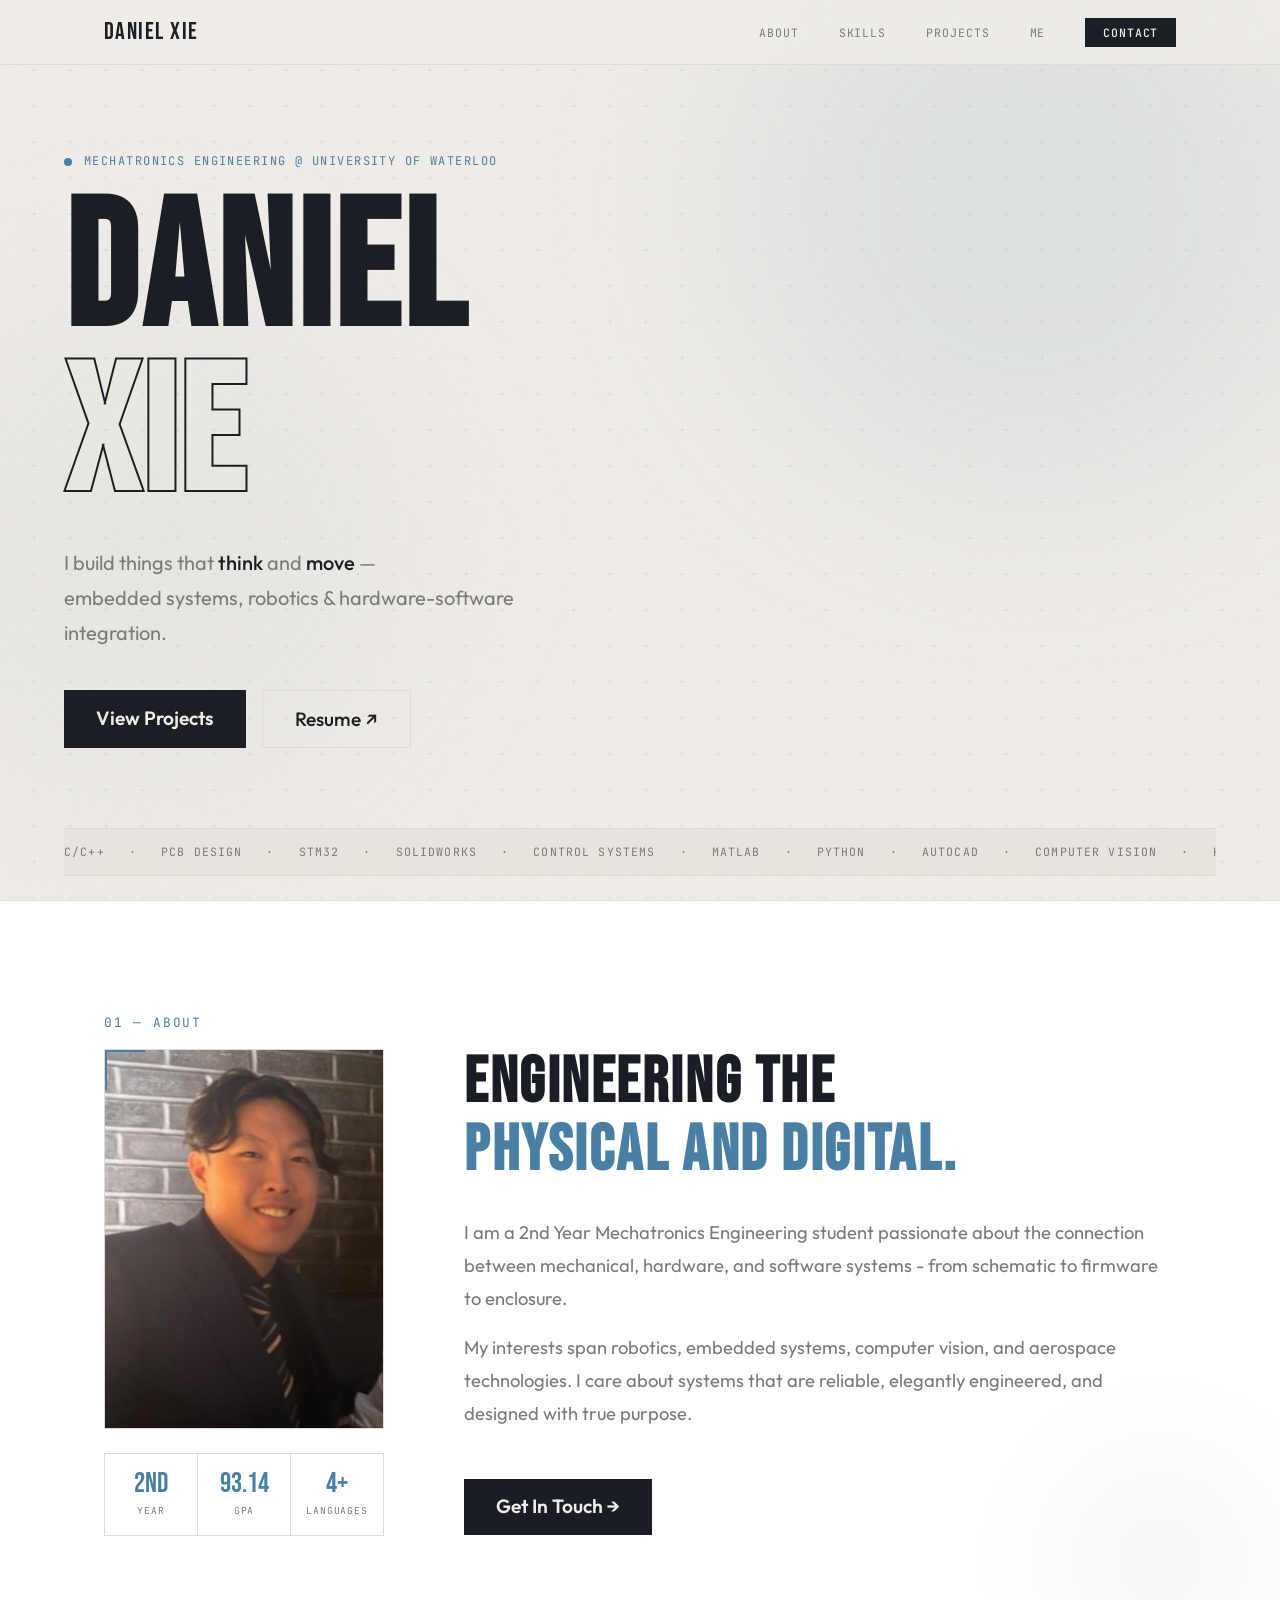
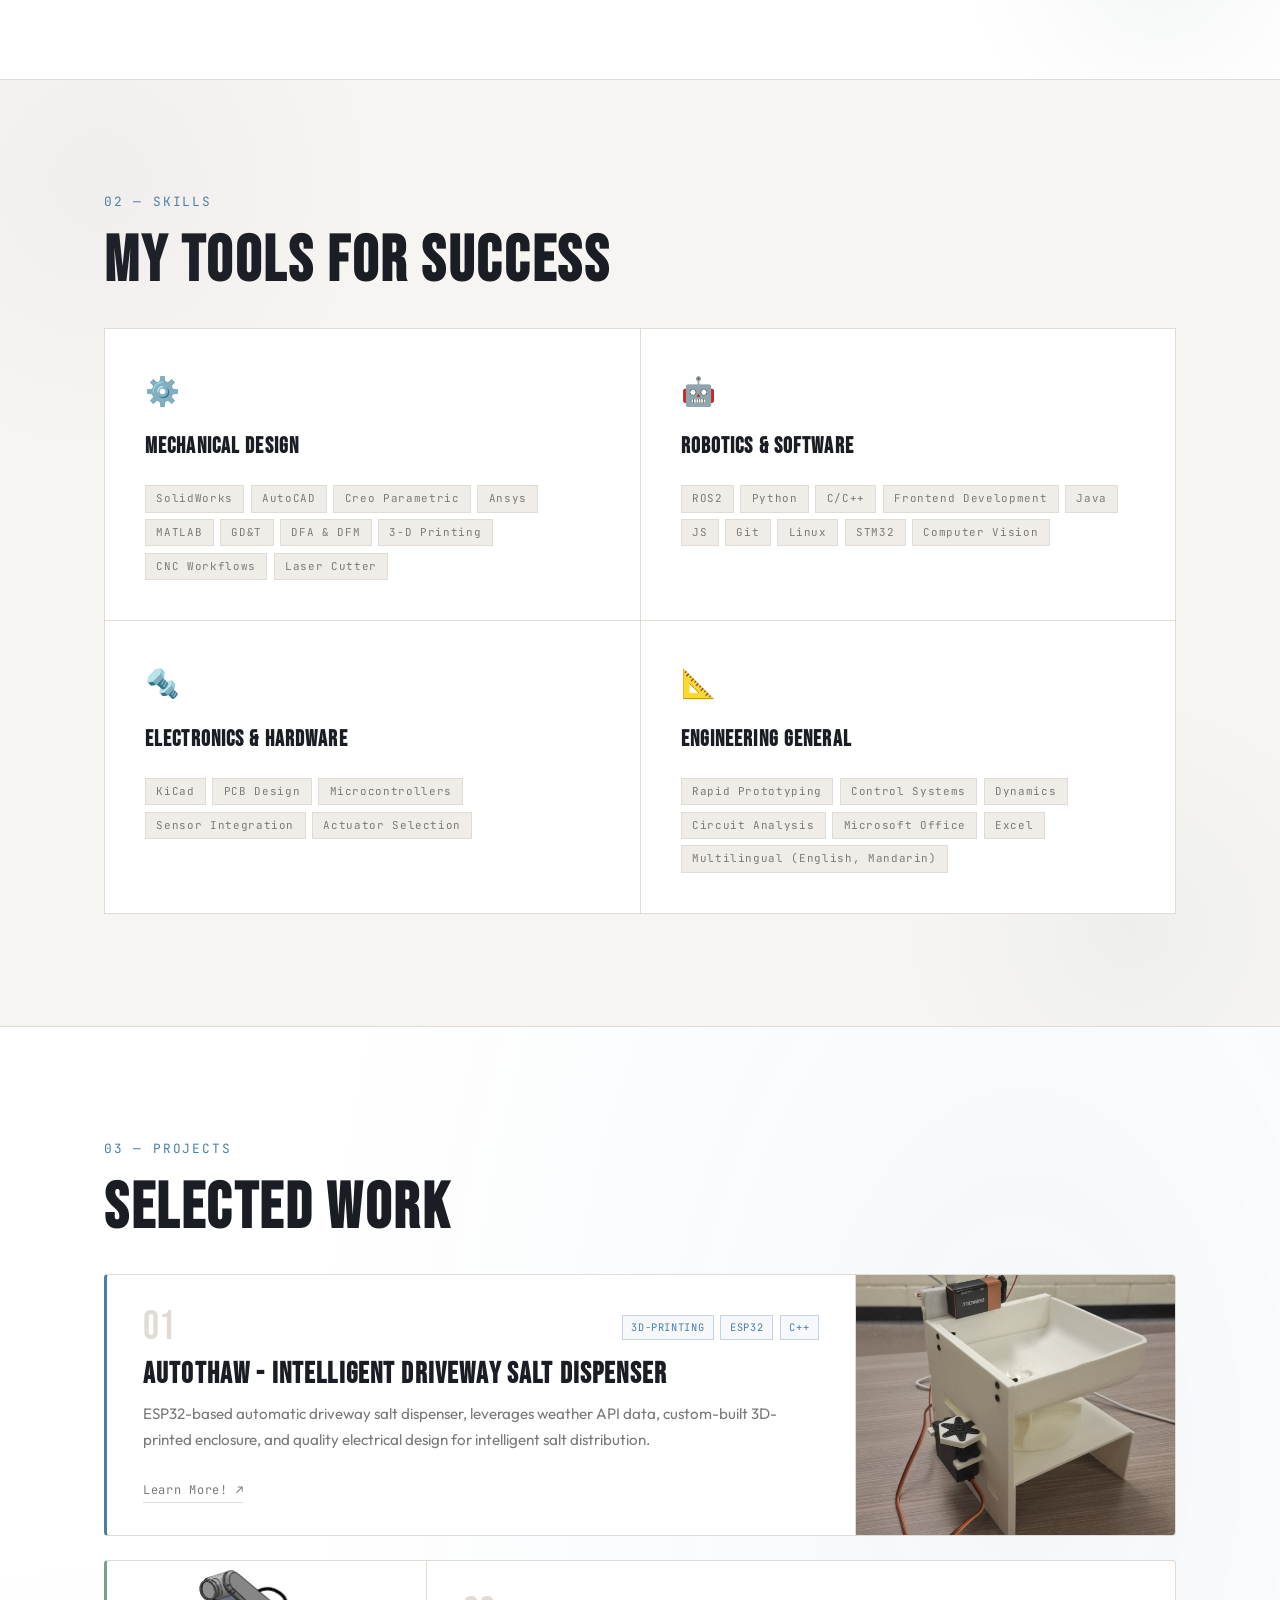
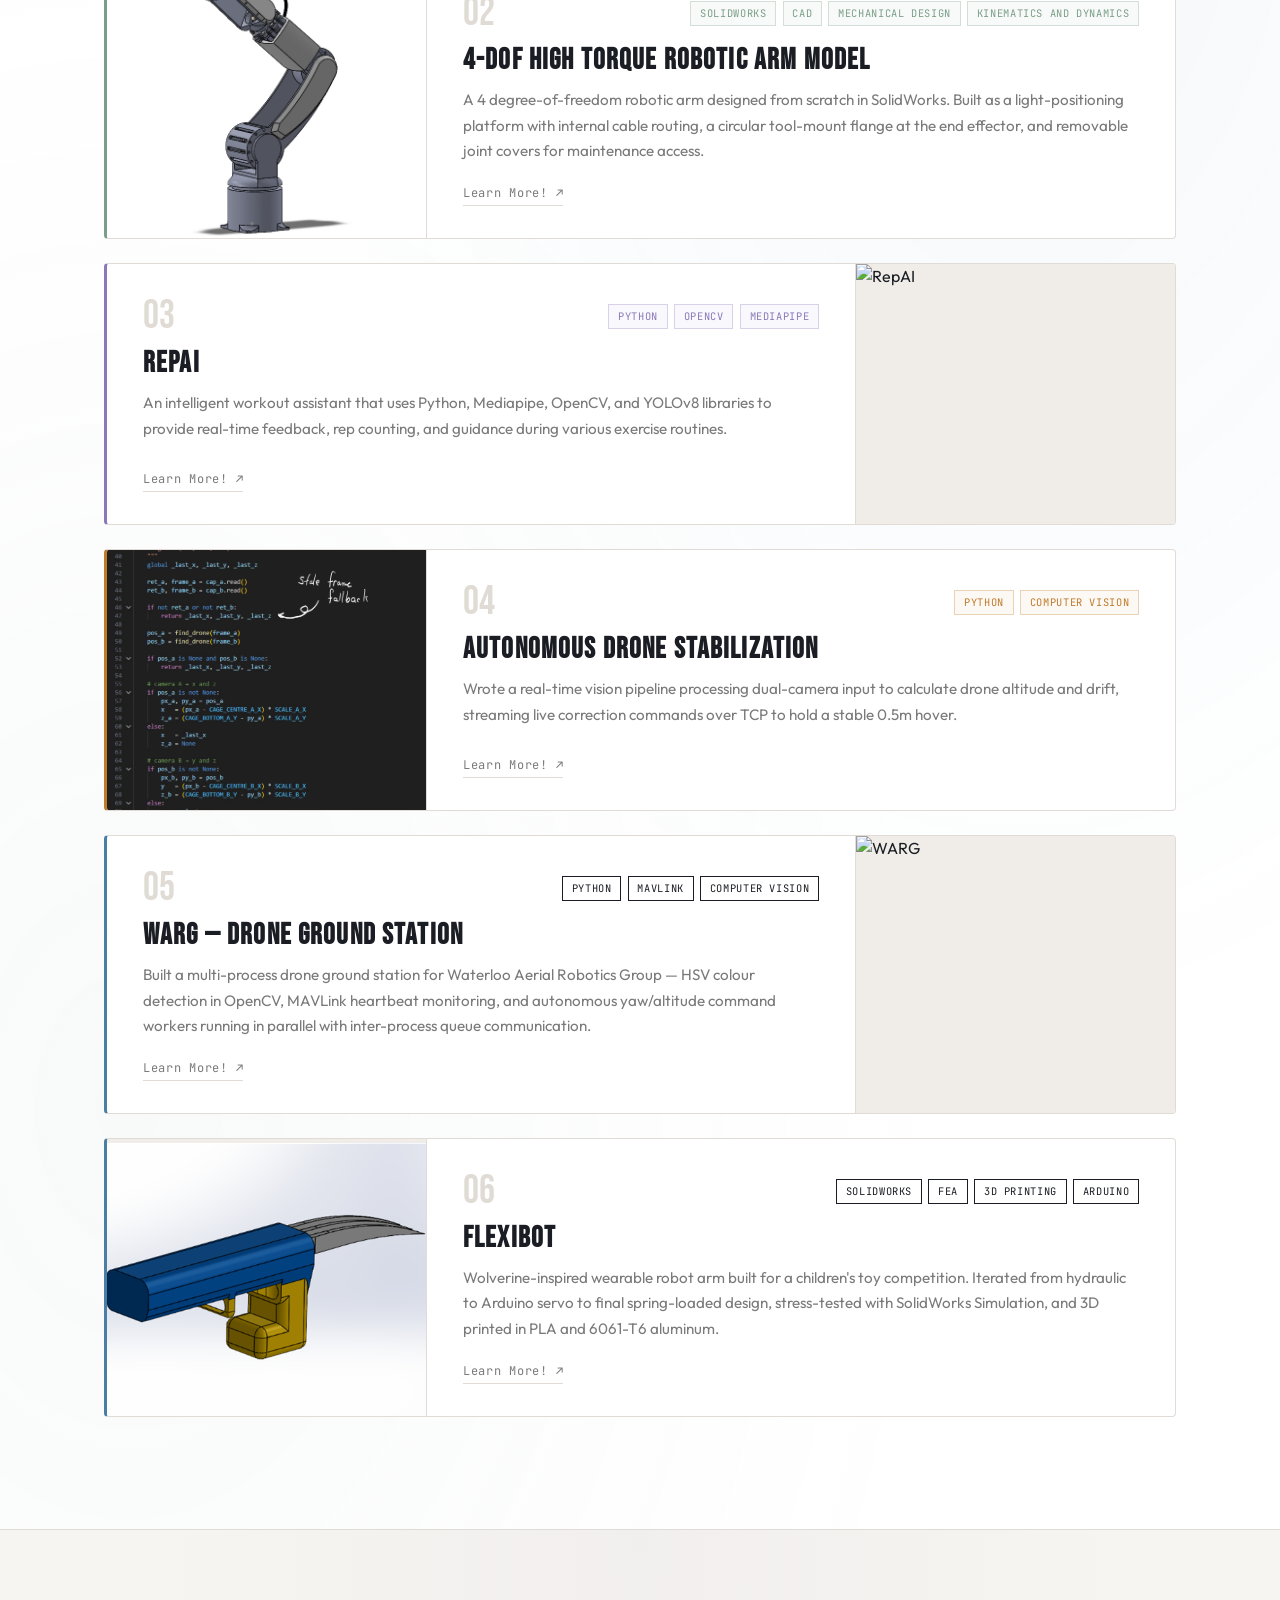
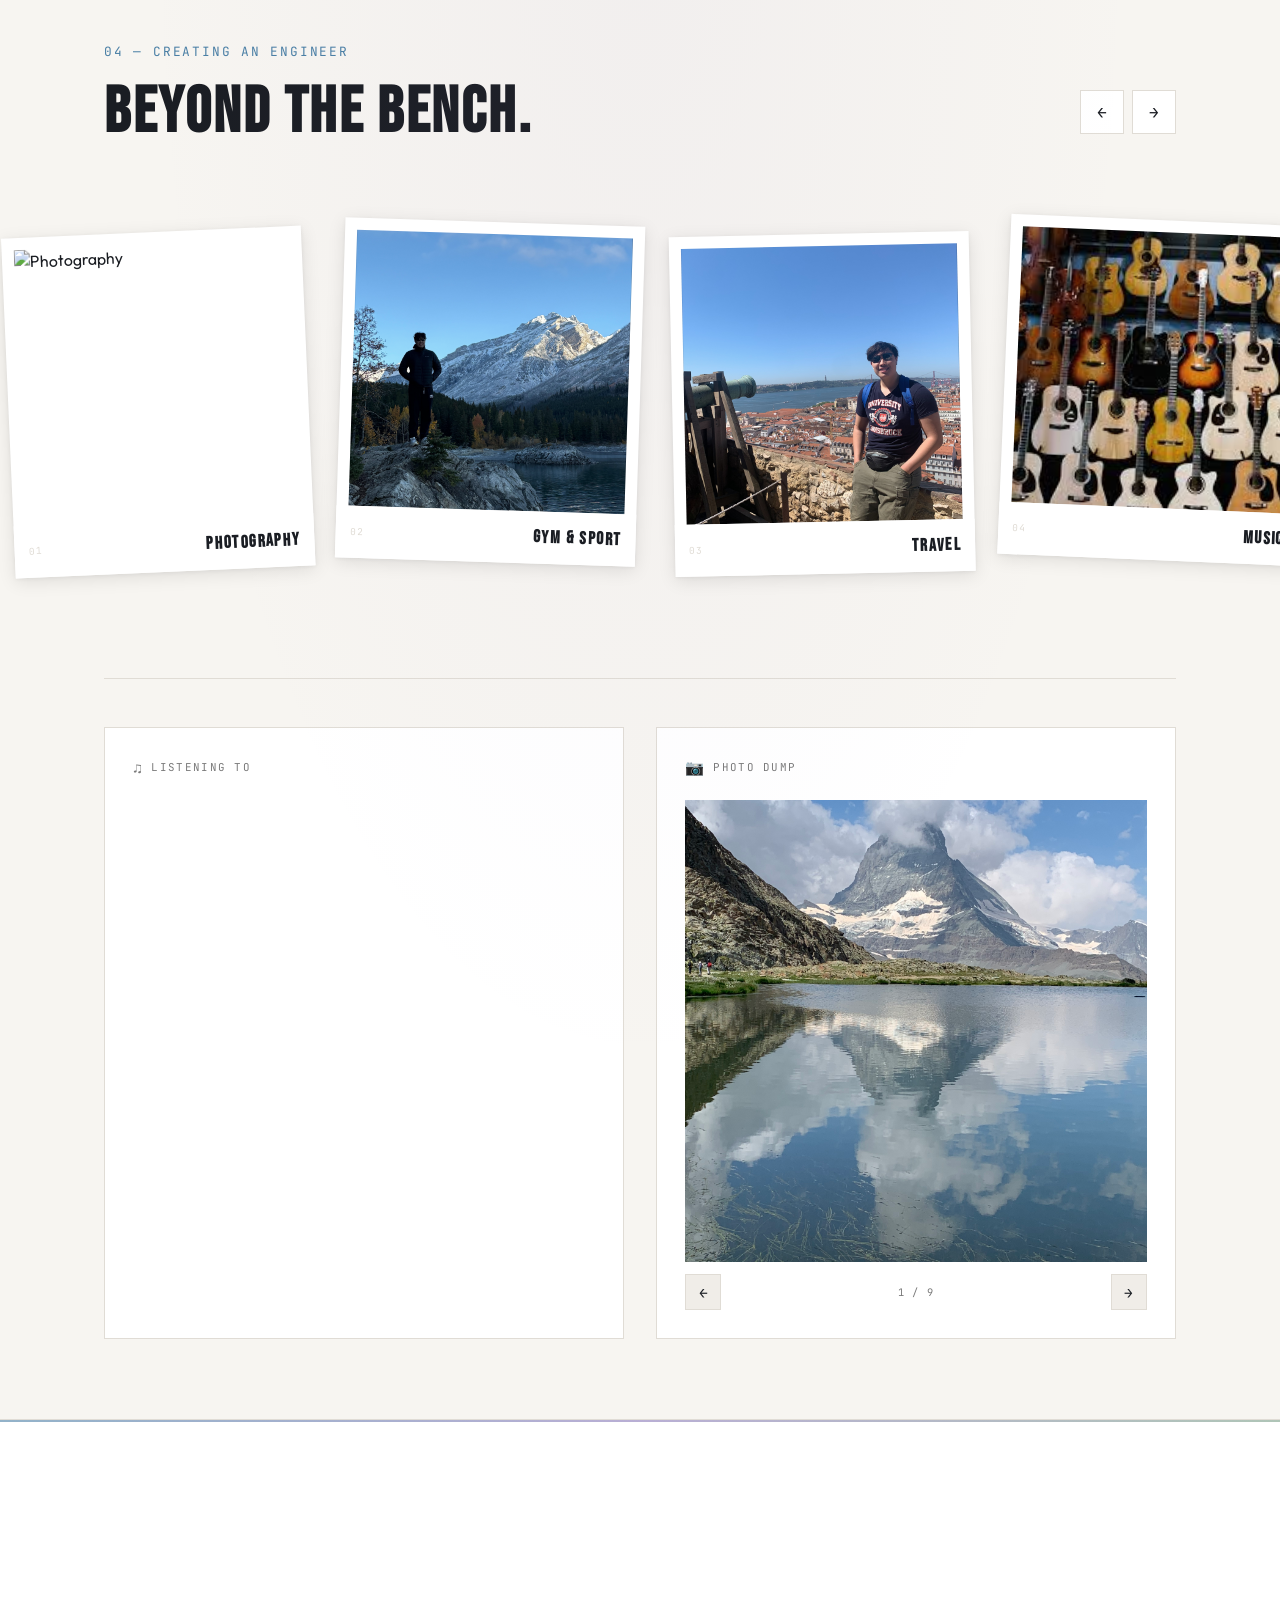
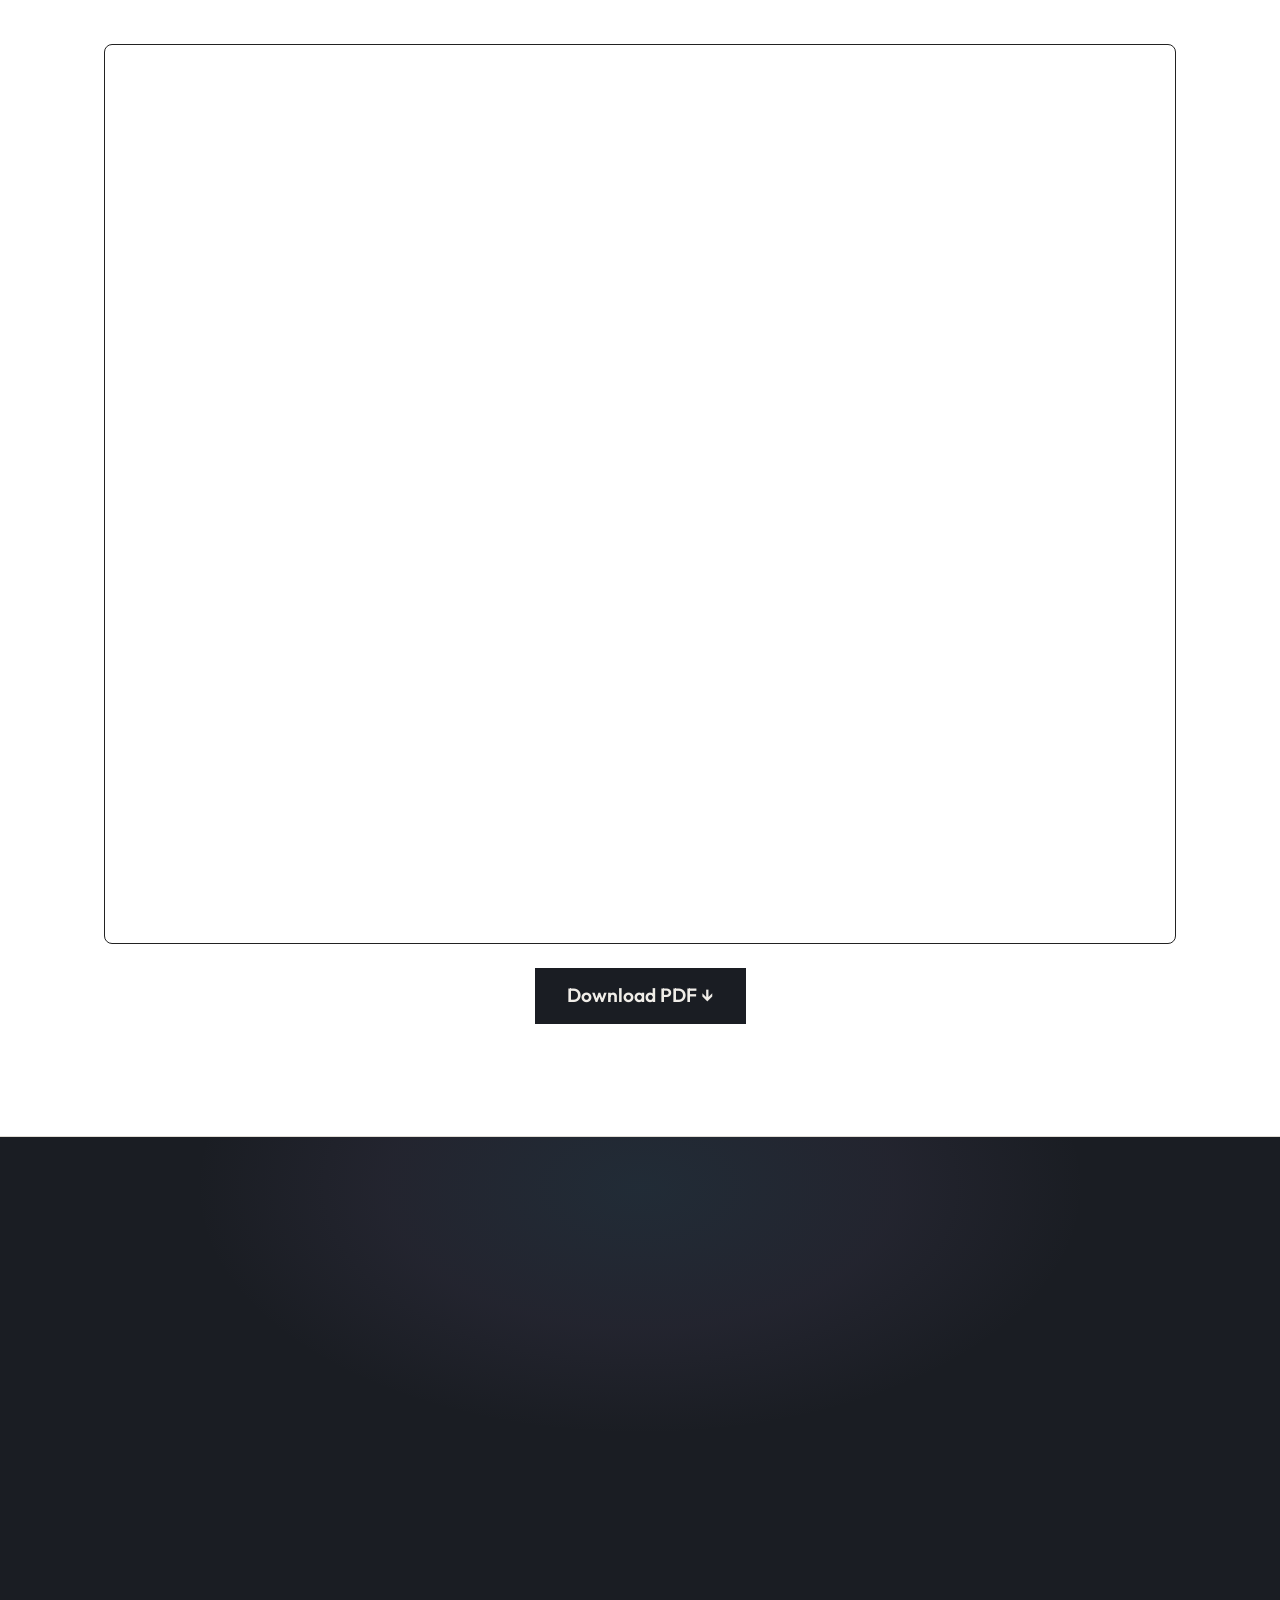
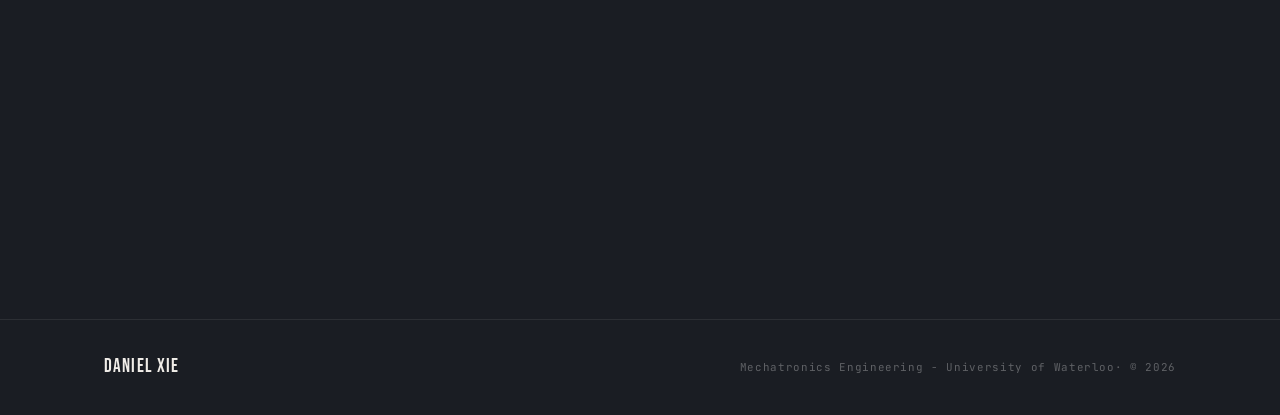
==== index.html @ 47c67ee7 "Added robotarm" ====
<!DOCTYPE html>
<html lang="en">
<head>
  <meta charset="UTF-8"/>
  <meta name="viewport" content="width=device-width, initial-scale=1.0"/>
  <title>Daniel Xie — Mechatronics Engineer</title>
  <link rel="preconnect" href="https://fonts.googleapis.com"/>
  <link href="https://fonts.googleapis.com/css2?family=Bebas+Neue&family=Outfit:wght@300;400;500;600&family=JetBrains+Mono:wght@400;500&display=swap" rel="stylesheet"/>
  <link rel="stylesheet" href="style.css"/>
</head>
<body>

  <div class="noise"></div>

  <nav id="nav">
    <div class="nav-inner">
      <a href="#hero" class="nav-name">Daniel Xie</a>
      <ul class="nav-links">
        <li><a href="#about">About</a></li>
        <li><a href="#skills">Skills</a></li>
        <li><a href="#projects">Projects</a></li>
        <li><a href="#engineer">Me</a></li>
        <li><a href="#contact" class="nav-hire">Contact</a></li>
      </ul>
      <button class="burger" id="burger"><span></span><span></span></button>
    </div>
  </nav>

  <div class="mobile-menu" id="mobile-menu">
    <a href="#about">About</a>
    <a href="#skills">Skills</a>
    <a href="#projects">Projects</a>
    <a href="#engineer">Me</a>
    <a href="#contact">Contact</a>
  </div>

  <section id="hero">
    <div class="hero-glow g1"></div>
    <div class="hero-glow g2"></div>
    <div class="hero-content">
      <div class="hero-eyebrow"><span class="pulse-dot"></span>Mechatronics Engineering @ University of Waterloo</div>
      <h1 class="hero-name">
        <span>Daniel</span>
        <span class="name-outline">Xie</span>
      </h1>
      <p class="hero-desc">I build things that <em>think</em> and <em>move</em> —<br/>embedded systems, robotics & hardware-software integration.</p>
      <div class="hero-ctas">
        <a href="#projects" class="btn-main">View Projects</a>
        <a href="resume.pdf" class="btn-outline" target="_blank">Resume ↗</a>
      </div>
    </div>
    <div class="ticker-wrap">
      <div class="ticker-track">
        <span>C/C++</span><span class="sep">·</span>
        <span>PCB Design</span><span class="sep">·</span>
        <span>STM32</span><span class="sep">·</span>
        <span>SolidWorks</span><span class="sep">·</span>
        <span>Control Systems</span><span class="sep">·</span>
        <span>MATLAB</span><span class="sep">·</span>
        <span>Python</span><span class="sep">·</span>
        <span>AutoCAD</span><span class="sep">·</span>
        <span>Computer Vision</span><span class="sep">·</span>
        <span>KiCad</span><span class="sep">·</span>
        <span>C/C++</span><span class="sep">·</span>
        <span>PCB Design</span><span class="sep">·</span>
        <span>STM32</span><span class="sep">·</span>
        <span>SolidWorks</span><span class="sep">·</span>
        <span>Control Systems</span><span class="sep">·</span>
        <span>MATLAB</span><span class="sep">·</span>
        <span>Python</span><span class="sep">·</span>
        <span>AutoCAD</span><span class="sep">·</span>
        <span>Computer Vision</span><span class="sep">·</span>
        <span>KiCad</span>
      </div>
    </div>
  </section>

  <section id="about">
    <div class="container">
      <div class="stag">01 — About</div>
      <div class="about-grid">
        <div class="about-left">
          <div class="photo-frame">
            <img src="DX.jfif" alt="Daniel Xie" style="width:100%; height:100%; object-fit:cover;">
          </div>
          <div class="about-stats">
            <div class="ast"><span class="astn">2nd</span><span class="astl">Year</span></div>
            <div class="ast"><span class="astn">93.14</span><span class="astl">GPA</span></div>
            <div class="ast"><span class="astn">4+</span><span class="astl">Languages</span></div>
          </div>
        </div>
        <div class="about-right">
          <h2 class="sh">Engineering the<br/><span class="hl">physical and digital.</span></h2>
          <p>I am a 2nd Year Mechatronics Engineering student passionate about the connection between mechanical, hardware, and software systems - from schematic to firmware to enclosure.</p>
          <p>My interests span robotics, embedded systems, computer vision, and aerospace technologies. I care about systems that are reliable, elegantly engineered, and designed with true purpose.</p>
          <a href="#contact" class="btn-main" style="margin: 2rem 0;display:inline-block;">Get In Touch →</a>
        </div>
      </div>
    </div>
  </section>

  <section id="skills">
    <div class="container">
      <div class="stag">02 — Skills</div>
      <h2 class="sh">My Tools For Success</h2>
      <div class="skills-grid">
        <div class="sk-card">
          <div class="sk-ico">⚙️</div>
          <h3>Mechanical Design</h3>
          <div class="sk-pills">
            <span>SolidWorks</span><span>AutoCAD</span><span>Creo Parametric</span><span>Ansys</span><span>MATLAB</span><span>GD&T</span><span>DFA & DFM</span><span>3-D Printing</span><span>CNC Workflows</span><span>Laser Cutter</span>
          </div>
        </div>
        <div class="sk-card">
          <div class="sk-ico">🤖</div>
          <h3>Robotics & Software</h3>
          <div class="sk-pills">
            <span>ROS2</span><span>Python</span><span>C/C++</span><span>Frontend Development</span><span>Java</span><span>JS</span><span>Git</span><span>Linux</span><span>STM32</span><span>Computer Vision</span>
          </div>
        </div>
        <div class="sk-card">
          <div class="sk-ico">🔩</div>
          <h3>Electronics & Hardware</h3>
          <div class="sk-pills">
            <span>KiCad</span><span>PCB Design</span><span>Microcontrollers</span><span>Sensor Integration</span><span>Actuator Selection</span>
          </div>
        </div>
        <div class="sk-card">
          <div class="sk-ico">📐</div>
          <h3>Engineering General</h3>
          <div class="sk-pills">
            <span>Rapid Prototyping</span><span>Control Systems</span><span>Dynamics</span><span>Circuit Analysis</span><span>Microsoft Office</span><span>Excel</span><span>Multilingual (English, Mandarin)</span>
          </div>
        </div>
      </div>
    </div>
  </section>

  <section id="projects">
    <div class="container">
      <div class="stag">03 — Projects</div>
      <h2 class="sh">Selected Work</h2>
      <div class="proj-list">
      <div class="proj-item" onclick="location.href='Projects/autothaw.html'" style="cursor:pointer;">
        <div class="proj-body">
          <div class="proj-top">
            <span class="proj-num">01</span>
            <div class="proj-pills"><span>3D-Printing</span><span>ESP32</span><span>C++</span></div>
          </div>
          <h3>AutoThaw - Intelligent Driveway Salt Dispenser</h3>
          <p>ESP32-based automatic driveway salt dispenser, leverages weather API data, custom-built 3D-printed enclosure, and quality electrical design for intelligent salt distribution.</p>
          <div class="proj-links"><a href="Projects/autothaw.html">Learn More! ↗</a></div>
        </div>
        <div class="proj-img">
          <img src="autothaw.png" alt="AutoThaw"/>
        </div>
      </div>

      <div class="proj-item" onclick="location.href='Projects/robotarm.html'" style="cursor:pointer;">
        <div class="proj-img">
          <img src="robotarm-hero.png" alt="4-DOF Robotic Arm"/>
        </div>
        <div class="proj-body">
          <div class="proj-top">
            <span class="proj-num">02</span>
            <div class="proj-pills"><span>SolidWorks</span><span>CAD</span><span>Mechanical Design</span><span>Kinematics and Dynamics</span></div>
          </div>
          <h3>4-DOF High Torque Robotic Arm Model</h3>
          <p>A 4 degree-of-freedom robotic arm designed from scratch in SolidWorks. Built as a light-positioning platform with internal cable routing, a circular tool-mount flange at the end effector, and removable joint covers for maintenance access.</p>
          <div class="proj-links"><a href="Projects/robotarm.html">Learn More! ↗</a></div>
        </div>
      </div>

      <div class="proj-item" onclick="location.href='Projects/repai.html'" style="cursor:pointer;">
        <div class="proj-body">
          <div class="proj-top">
            <span class="proj-num">03</span>
            <div class="proj-pills"><span>Python</span><span>OpenCV</span><span>MediaPipe</span></div>
          </div>
          <h3>RepAI</h3>
          <p>An intelligent workout assistant that uses Python, Mediapipe, OpenCV, and YOLOv8 libraries to provide real-time feedback, rep counting, and guidance during various exercise routines.</p>
          <div class="proj-links"><a href="Projects/repai.html">Learn More! ↗</a></div>
        </div>
        <div class="proj-img">
          <img src="repai-hero.jpg" alt="RepAI"/>
        </div>
      </div>

      <div class="proj-item" onclick="location.href='Projects/aerohacks.html'" style="cursor:pointer;">
        <div class="proj-img">
          <img src="aerohacks.jpg" alt="Autonomous Drone Stabilization"/>
        </div>
        <div class="proj-body">
          <div class="proj-top">
            <span class="proj-num">04</span>
            <div class="proj-pills"><span>Python</span><span>Computer Vision</span></div>
          </div>
          <h3>Autonomous Drone Stabilization</h3>
          <p>Wrote a real-time vision pipeline processing dual-camera input to calculate drone altitude and drift, streaming live correction commands over TCP to hold a stable 0.5m hover.</p>
          <div class="proj-links"><a href="Projects/aerohacks.html">Learn More! ↗</a></div>
        </div>
      </div>

      <div class="proj-item" onclick="location.href='Projects/warg.html'" style="cursor:pointer;">
        <div class="proj-body">
          <div class="proj-top">
            <span class="proj-num">05</span>
            <div class="proj-pills"><span>Python</span><span>MAVLink</span><span>Computer Vision</span></div>
          </div>
          <h3>WARG — Drone Ground Station</h3>
          <p>Built a multi-process drone ground station for Waterloo Aerial Robotics Group — HSV colour detection in OpenCV, MAVLink heartbeat monitoring, and autonomous yaw/altitude command workers running in parallel with inter-process queue communication.</p>
          <div class="proj-links"><a href="Projects/warg.html">Learn More! ↗</a></div>
        </div>
        <div class="proj-img">
          <img src="warg.jpg" alt="WARG"/>
        </div>
      </div>

      <div class="proj-item" onclick="location.href='Projects/flexibot.html'" style="cursor:pointer;">
        <div class="proj-img">
          <img src="flexibot.png" alt="FlexiBot"/>
        </div>
        <div class="proj-body">
          <div class="proj-top">
            <span class="proj-num">06</span>
            <div class="proj-pills"><span>SolidWorks</span><span>FEA</span><span>3D Printing</span><span>Arduino</span></div>
          </div>
          <h3>FlexiBot</h3>
          <p>Wolverine-inspired wearable robot arm built for a children's toy competition. Iterated from hydraulic to Arduino servo to final spring-loaded design, stress-tested with SolidWorks Simulation, and 3D printed in PLA and 6061-T6 aluminum.</p>
          <div class="proj-links"><a href="Projects/flexibot.html">Learn More! ↗</a></div>
        </div>
      </div>
    </div>
  </section>

  <section id="engineer">
  <div class="container">
    <div class="stag">04 — Creating an Engineer</div>
    <div class="engineer-header">
      <h2 class="sh">Beyond the bench.</h2>
      <div class="hobby-arrows">
        <button class="hobby-prev" aria-label="Previous">←</button>
        <button class="hobby-next" aria-label="Next">→</button>
      </div>
    </div>
  </div>
  <div class="hobby-track">
    <div class="hobby-card">
      <img src="photography.jpeg" alt="Photography"/>
      <div class="hobby-card-overlay">
        <span class="hobby-card-num">01</span>
        <h3 class="hobby-card-title">Photography</h3>
      </div>
    </div>
    <div class="hobby-card">
      <img src="gym.jpeg" alt="Sports"/>
      <div class="hobby-card-overlay">
        <span class="hobby-card-num">02</span>
        <h3 class="hobby-card-title">Gym & Sport</h3>
      </div>
    </div>
    <div class="hobby-card">
      <img src="travel.jpeg" alt="Travel"/>
      <div class="hobby-card-overlay">
        <span class="hobby-card-num">03</span>
        <h3 class="hobby-card-title">Travel</h3>
      </div>
    </div>
    <div class="hobby-card">
      <img src="music.jfif" alt="Music"/>
      <div class="hobby-card-overlay">
        <span class="hobby-card-num">04</span>
        <h3 class="hobby-card-title">Music</h3>
      </div>
    </div>
        <div class="hobby-card">
      <img src="aviation.jpeg" alt="Aviation"/>
      <div class="hobby-card-overlay">
        <span class="hobby-card-num">05</span>
        <h3 class="hobby-card-title">Aviation</h3>
      </div>
    </div>
        <div class="hobby-card">
      <img src="food.jpeg" alt="Food"/>
      <div class="hobby-card-overlay">
        <span class="hobby-card-num">06</span>
        <h3 class="hobby-card-title">Food</h3>
      </div>
    </div>
        <div class="hobby-card">
      <img src="poker.jpg" alt="Poker"/>
      <div class="hobby-card-overlay">
        <span class="hobby-card-num">07</span>
        <h3 class="hobby-card-title">Poker</h3>
      </div>
    </div>
  </div>
  <div class="container">
    <div class="currently-row">

      <div class="curr-card">
        <div class="curr-card-label"><span class="curr-icon">♫</span> listening to</div>
        <div class="spotify-wrap">
          <iframe 
            data-testid="embed-iframe" 
            style="border-radius:12px" 
            src="https://open.spotify.com/embed/playlist/7gS5UEPK64mjsTxg5wCZPS?utm_source=generator" 
            width="100%" 
            height="460" 
            frameBorder="0" 
            allowfullscreen="" 
            allow="autoplay; clipboard-write; encrypted-media; fullscreen; picture-in-picture" 
            loading="lazy">
          </iframe>
        </div>
      </div>

      <div class="curr-card">
        <div class="curr-card-label"><span class="curr-icon">📷</span> photo dump</div>
        <div class="dump-slideshow">
          <div class="dump-slides">
            <img src="dump1.jpeg" alt=""/>
            <img src="dump2.jpeg" alt=""/>
            <img src="dump3.jpeg" alt=""/>
            <img src="dump4.jpeg" alt=""/>
            <img src="dump5.jpeg" alt=""/>
            <img src="dump6.jpeg" alt=""/>
            <img src="dump7.jpeg" alt=""/>
            <img src="dump8.jpeg" alt=""/>
            <img src="dump9.jpeg" alt=""/>
          </div>
          <div class="dump-controls">
            <button class="dump-prev">←</button>
            <span class="dump-counter">1 / 9</span>
            <button class="dump-next">→</button>
          </div>
        </div>
      </div>

    </div>
  </div>
  </section>
  

  <section id="resume">
    <div class="container">
      <div class="stag" style="margin-bottom:.5rem">05 — Resume</div>
      <h2 class="sh" style="margin-bottom:1rem">Want the full picture?</h2>
      <iframe src="resume.pdf" width="100%" height="900px" style="border: 1px solid #222; border-radius: 8px;"></iframe>
      <div style="text-align:center; margin-top: 1rem;">
        <a href="resume.pdf" class="btn-main" target="_blank" download>Download PDF ↓</a>
      </div>
    </div>
  </section>

  <section id="contact">
    <div class="container">
      <div class="stag">06 — Contact</div>
      <div class="contact-grid">
        <div class="contact-links">
          <h2 class="sh">Let's build something together.</h2>
          <a href="mailto:ds3xie@uwaterloo.ca" class="cl">
            <span class="cl-l">Email</span><span class="cl-v">ds3xie@uwaterloo.ca ↗</span>
          </a>
          <a href="https://linkedin.com/in/danielxie0348" class="cl" target="_blank">
            <span class="cl-l">LinkedIn</span><span class="cl-v">linkedin.com/in/danielxie0348 ↗</span>
          </a>
          <a href="https://github.com/DanielXie0348" class="cl" target="_blank">
            <span class="cl-l">GitHub</span><span class="cl-v">github.com/DanielXie0348 ↗</span>
          </a>
        </div>
        <form id="cform" class="cform">
          <div class="form-row">
            <input type="text" placeholder="Your name" name="name" required/>
            <input type="email" placeholder="Your email" name="email" required/>
          </div>
          <textarea placeholder="What's on your mind?" name="message" rows="5" required></textarea>
          <button type="submit" class="btn-main">Send Message</button>
          <p id="fnote" style="color: #00e676; margin-top: 1rem;"></p>
        </form>
      </div>
    </div>
  </section>

  <footer>
    <div class="container footer-row">
      <span class="footer-name">Daniel Xie</span>
      <span class="footer-copy">Mechatronics Engineering - University of Waterloo· © 2026</span>
    </div>
  </footer>

  <script src="script.js"></script>
</body>
</html>
---- style.css ----
*, *::before, *::after { box-sizing: border-box; margin: 0; padding: 0; }

:root {
  --bg:      #f0ede8;
  --bg2:     #e8e4de;
  --cream:   #f7f5f1;
  --white:   #ffffff;
  --surface: #ffffff;
  --border:  #e0dcd5;
  --accent:  #4a7fa5;
  --accent2: #7a9e87;
  --accent3: #8a79b8;
  --text:    #1a1d23;
  --muted:   #7a7a7a;
  --fmono:   'JetBrains Mono', monospace;
  --fd:      'Bebas Neue', sans-serif;
  --fb:      'Outfit', sans-serif;
}

html { scroll-behavior: smooth; }
body { background: var(--bg); color: var(--text); font-family: var(--fb); line-height: 1.6; overflow-x: hidden; }
a { color: inherit; text-decoration: none; }
ul { list-style: none; }

.noise {
  position: fixed; inset: 0; z-index: 999; pointer-events: none; opacity: 0.025;
  background-image: url("data:image/svg+xml,%3Csvg viewBox='0 0 256 256' xmlns='http://www.w3.org/2000/svg'%3E%3Cfilter id='n'%3E%3CfeTurbulence type='fractalNoise' baseFrequency='0.9' numOctaves='4' stitchTiles='stitch'/%3E%3C/filter%3E%3Crect width='100%25' height='100%25' filter='url(%23n)'/%3E%3C/svg%3E");
  background-size: 128px;
}

/* NAV */
#nav {
  position: fixed; top: 0; left: 0; right: 0; z-index: 200;
  background: rgba(240,237,232,0.88); backdrop-filter: blur(20px);
  border-bottom: 1px solid var(--border);
}
.nav-inner { max-width: 1200px; margin: 0 auto; padding: 0 5%; height: 64px; display: flex; align-items: center; justify-content: space-between; }
.nav-name { font-family: var(--fd); font-size: 1.5rem; letter-spacing: 0.06em; color: var(--text); transition: color 0.2s; }
.nav-name:hover { color: var(--accent); }
.nav-links { display: flex; align-items: center; gap: 2.5rem; }
.nav-links a { font-family: var(--fmono); font-size: 0.72rem; letter-spacing: 0.08em; text-transform: uppercase; color: var(--muted); transition: color 0.2s; }
.nav-links a:hover { color: var(--text); }
.nav-hire { background: var(--text) !important; color: var(--bg) !important; padding: 0.45rem 1.1rem !important; font-weight: 500 !important; }
.nav-hire:hover { background: var(--accent) !important; color: #fff !important; }
.burger { display: none; flex-direction: column; gap: 6px; background: none; border: none; cursor: pointer; padding: 4px; }
.burger span { display: block; width: 22px; height: 1.5px; background: var(--text); }

.mobile-menu { display: none; flex-direction: column; position: fixed; top: 64px; left: 0; right: 0; z-index: 199; background: var(--bg); border-bottom: 1px solid var(--border); padding: 1.5rem 5%; gap: 1.25rem; }
.mobile-menu.open { display: flex; }
.mobile-menu a { font-family: var(--fmono); font-size: 0.9rem; color: var(--muted); text-transform: uppercase; letter-spacing: 0.06em; }

/* HERO */
#hero {
  min-height: 100vh; display: flex; flex-direction: column;
  justify-content: center; padding: 8rem 5% 0;
  position: relative; overflow: hidden;
  background: var(--bg);
}
/* animated dot grid */
#hero::before {
  content: '';
  position: absolute; inset: -20px;
  background-image: radial-gradient(circle, rgba(74,127,165,0.15) 1px, transparent 1px);
  background-size: 36px 36px;
  animation: gridDrift 18s ease-in-out infinite alternate;
  pointer-events: none;
}
@keyframes gridDrift {
  0%   { transform: translate(0,0); opacity: 0.4; }
  50%  { transform: translate(8px,12px); opacity: 0.8; }
  100% { transform: translate(-5px,5px); opacity: 0.5; }
}

.hero-glow { position: absolute; border-radius: 50%; pointer-events: none; filter: blur(100px); }
.g1 { width: 600px; height: 600px; top: -100px; right: -50px; background: rgba(74,127,165,0.1); animation: glow1 8s ease-in-out infinite; }
.g2 { width: 500px; height: 500px; bottom: 100px; left: -100px; background: rgba(122,158,135,0.08); animation: glow2 11s ease-in-out infinite; }
@keyframes glow1 { 0%,100% { transform: translate(0,0); opacity:0.7; } 50% { transform: translate(-40px,30px); opacity:1; } }
@keyframes glow2 { 0%,100% { transform: translate(0,0); opacity:0.5; } 50% { transform: translate(30px,-20px); opacity:0.8; } }

.hero-content { position: relative; z-index: 2; max-width: 1200px; margin: 0 auto; width: 100%; }
.hero-eyebrow { display: flex; align-items: center; gap: 0.75rem; font-family: var(--fmono); font-size: 0.75rem; color: var(--accent); letter-spacing: 0.12em; text-transform: uppercase; margin-bottom: 1.25rem; opacity: 0; animation: up 0.7s 0.1s ease forwards; }
.pulse-dot { display: inline-block; width: 8px; height: 8px; border-radius: 50%; background: var(--accent); animation: pulse 2s infinite; }
@keyframes pulse {
  0%   { box-shadow: 0 0 0 0 rgba(74,127,165,0.5); }
  70%  { box-shadow: 0 0 0 10px rgba(74,127,165,0); }
  100% { box-shadow: 0 0 0 0 rgba(74,127,165,0); }
}
.hero-name { font-family: var(--fd); font-size: clamp(5rem, 14vw, 13rem); line-height: 0.92; letter-spacing: 0.02em; display: flex; flex-direction: column; margin-bottom: 1.5rem; color: var(--text); }
.hero-name span:first-child { opacity: 0; animation: up 0.7s 0.2s ease forwards; }
.name-outline { -webkit-text-stroke: 2px var(--text); color: transparent; opacity: 0; animation: up 0.7s 0.35s ease forwards; }
.hero-desc { font-size: 1.25rem; color: var(--muted); line-height: 1.75; max-width: 480px; margin-bottom: 2.5rem; opacity: 0; animation: up 0.7s 0.5s ease forwards; }
.hero-desc em { color: var(--text); font-style: normal; font-weight: 500; }
.hero-ctas { display: flex; gap: 1rem; flex-wrap: wrap; opacity: 0; animation: up 0.7s 0.65s ease forwards; }

/* TICKER */
.ticker-wrap { margin-top: 5rem; border-top: 1px solid var(--border); border-bottom: 1px solid var(--border); overflow: hidden; padding: 0.85rem 0; position: relative; z-index: 2; background: var(--bg2); }
.ticker-track { display: flex; gap: 1.5rem; white-space: nowrap; animation: ticker 28s linear infinite; }
.ticker-track span { font-family: var(--fmono); font-size: 0.72rem; color: var(--muted); letter-spacing: 0.1em; text-transform: uppercase; }
.ticker-track .sep { color: var(--accent); }
@keyframes ticker { from { transform: translateX(0); } to { transform: translateX(-50%); } }

/* BUTTONS */
.btn-main { display: inline-block; background: var(--text); color: var(--bg); font-family: var(--fb); font-weight: 600; font-size: 1.2rem; padding: 0.8rem 2rem; transition: background 0.2s, transform 0.2s; }
.btn-main:hover { background: var(--accent); transform: translateY(-2px); }
.btn-outline { display: inline-block; border: 1px solid var(--border); color: var(--text); font-family: var(--fb); font-weight: 500; font-size: 1.2rem; padding: 0.8rem 2rem; transition: border-color 0.2s, transform 0.2s; }
.btn-outline:hover { border-color: var(--text); transform: translateY(-2px); }

/* LAYOUT */
.container { max-width: 1200px; margin: 0 auto; padding: 0 5%; }
.stag { font-family: var(--fmono); font-size: 0.8rem; color: var(--accent); letter-spacing: 0.14em; text-transform: uppercase; margin-bottom: 1rem; }
.sh { font-family: var(--fd); font-size: clamp(2.5rem, 5vw, 4rem); letter-spacing: 0.04em; line-height: 1.05; margin-bottom: 2rem; color: var(--text); }
.hl { color: var(--accent); }

/* ABOUT */
#about {
  padding: 7rem 0;
  border-top: 1px solid var(--border);
  position: relative; overflow: hidden;
  background: var(--white);
}
#about::after {
  content: '';
  position: absolute; bottom: -80px; right: -80px;
  width: 400px; height: 400px; border-radius: 50%;
  background: radial-gradient(circle, rgba(122,158,135,0.08) 0%, transparent 70%);
  pointer-events: none;
  animation: orbFloat 14s ease-in-out infinite reverse;
}
@keyframes orbFloat { 0%,100% { transform: translate(0,0) scale(1); } 33% { transform: translate(-20px,15px) scale(1.03); } 66% { transform: translate(15px,-10px) scale(0.98); } }

.about-grid { display: grid; grid-template-columns: 280px 1fr; gap: 5rem; align-items: start; position: relative; z-index: 1; }
.photo-frame { width: 100%; height: 380px; background: var(--bg); border: 1px solid var(--border); position: relative; display: flex; align-items: center; justify-content: center; overflow: hidden; }
.photo-frame::before { content: ''; position: absolute; inset: 0; background: linear-gradient(135deg, rgba(74,127,165,0.05) 0%, transparent 60%); }
.photo-frame::after { content: ''; position: absolute; top: 0; left: 0; width: 40px; height: 40px; border-top: 2px solid var(--accent); border-left: 2px solid var(--accent); }
.about-stats { display: flex; margin-top: 1.5rem; border: 1px solid var(--border); }
.ast { flex: 1; display: flex; flex-direction: column; align-items: center; padding: 1rem 0.5rem; border-right: 1px solid var(--border); }
.ast:last-child { border-right: none; }
.astn { font-family: var(--fd); font-size: 1.75rem; color: var(--accent); line-height: 1; }
.astl { font-family: var(--fmono); font-size: 0.6rem; color: var(--muted); text-transform: uppercase; letter-spacing: 0.1em; margin-top: 0.3rem; }
.about-right p { color: var(--muted); line-height: 1.8; margin-bottom: 1rem; font-size: 1.15rem; }

/* SKILLS */
#skills {
  padding: 7rem 0;
  border-top: 1px solid var(--border);
  position: relative; overflow: hidden;
  background: var(--cream);
}
#skills::before {
  content: '';
  position: absolute; top: -200px; left: -200px;
  width: 600px; height: 600px; border-radius: 50%;
  background: radial-gradient(circle, rgba(138,121,184,0.06) 0%, transparent 65%);
  animation: orbFloat 16s ease-in-out infinite;
  pointer-events: none;
}
#skills::after {
  content: '';
  position: absolute; bottom: -150px; right: -100px;
  width: 500px; height: 500px; border-radius: 50%;
  background: radial-gradient(circle, rgba(74,127,165,0.05) 0%, transparent 65%);
  animation: orbFloat 10s ease-in-out infinite reverse;
  pointer-events: none;
}

.skills-grid { display: grid; grid-template-columns: repeat(2,1fr); gap: 1px; background: var(--border); border: 1px solid var(--border); position: relative; z-index: 1; }
.sk-card { background: var(--white); padding: 2.5rem; transition: background 0.3s; position: relative; overflow: hidden; }
.sk-card::before { content: ''; position: absolute; top: 0; left: 0; right: 0; height: 2px; opacity: 0; transition: opacity 0.3s; }
.sk-card:nth-child(1)::before { background: var(--accent); }
.sk-card:nth-child(2)::before { background: var(--accent2); }
.sk-card:nth-child(3)::before { background: var(--accent3); }
.sk-card:nth-child(4)::before { background: #c07a2a; }
.sk-card:hover { background: var(--cream); }
.sk-card:hover::before { opacity: 1; }
.sk-ico { font-size: 1.75rem; margin-bottom: 1rem; }
.sk-card h3 { font-family: var(--fd); font-size: 1.4rem; letter-spacing: 0.05em; margin-bottom: 1.25rem; color: var(--text); }
.sk-pills { display: flex; flex-wrap: wrap; gap: 0.4rem; }
.sk-pills span { font-family: var(--fmono); font-size: 0.68rem; color: var(--muted); border: 1px solid var(--border); padding: 0.25rem 0.65rem; letter-spacing: 0.06em; transition: color 0.2s, border-color 0.2s; background: var(--bg); }
.sk-card:hover .sk-pills span { color: var(--text); border-color: rgba(0,0,0,0.15); }

/* PROJECTS */
#projects {
  padding: 7rem 0;
  border-top: 1px solid var(--border);
  position: relative; overflow: hidden;
  background:
    radial-gradient(ellipse at 80% 20%, rgba(74,127,165,0.06) 0%, transparent 50%),
    radial-gradient(ellipse at 10% 80%, rgba(122,158,135,0.05) 0%, transparent 50%),
    var(--white);
}

.proj-list { display: flex; flex-direction: column; gap: 1.5rem; position: relative; z-index: 1; }
.proj-item { display: grid; grid-template-columns: 1fr 320px; border: 1px solid var(--border); background: var(--white); border-radius: 4px; overflow: hidden; transition: border-color 0.3s, transform 0.2s, box-shadow 0.2s; border-left: 3px solid var(--accent); }
.proj-item:nth-child(2) { border-left-color: var(--accent2); }
.proj-item:nth-child(3) { border-left-color: var(--accent3); }
.proj-item:nth-child(4) { border-left-color: #c07a2a; }
.proj-item:hover { transform: translateY(-2px); }
.proj-item:nth-child(1):hover { border-color: var(--accent);  box-shadow: 0 8px 32px rgba(74,127,165,0.12); }
.proj-item:nth-child(2):hover { border-color: var(--accent2); box-shadow: 0 8px 32px rgba(122,158,135,0.12); }
.proj-item:nth-child(3):hover { border-color: var(--accent3); box-shadow: 0 8px 32px rgba(138,121,184,0.12); }
.proj-item:nth-child(4):hover { border-color: #c07a2a;        box-shadow: 0 8px 32px rgba(192,122,42,0.12); }
.proj-item:nth-child(even) { grid-template-columns: 320px 1fr; }
.proj-item:nth-child(even) .proj-img { order: -1; border-left: none; border-right: 1px solid var(--border); }
.proj-body { padding: 2rem 2.25rem; display: flex; flex-direction: column; justify-content: center; }
.proj-top { display: flex; align-items: center; justify-content: space-between; margin-bottom: 0.75rem; }
.proj-num { font-family: var(--fd); font-size: 2.5rem; color: var(--border); line-height: 1; transition: color 0.3s; }
.proj-item:nth-child(1):hover .proj-num { color: var(--accent); }
.proj-item:nth-child(2):hover .proj-num { color: var(--accent2); }
.proj-item:nth-child(3):hover .proj-num { color: var(--accent3); }
.proj-item:nth-child(4):hover .proj-num { color: #c07a2a; }
.proj-pills { display: flex; flex-wrap: wrap; gap: 0.4rem; }
.proj-pills span { font-family: var(--fmono); font-size: 0.65rem; padding: 0.2rem 0.55rem; letter-spacing: 0.06em; text-transform: uppercase; border: 1px solid; }
.proj-item:nth-child(1) .proj-pills span { color: var(--accent);  border-color: rgba(74,127,165,0.3);  background: rgba(74,127,165,0.05); }
.proj-item:nth-child(2) .proj-pills span { color: var(--accent2); border-color: rgba(122,158,135,0.3); background: rgba(122,158,135,0.05); }
.proj-item:nth-child(3) .proj-pills span { color: var(--accent3); border-color: rgba(138,121,184,0.3); background: rgba(138,121,184,0.05); }
.proj-item:nth-child(4) .proj-pills span { color: #c07a2a;        border-color: rgba(192,122,42,0.3);  background: rgba(192,122,42,0.05); }
.proj-body h3 { font-family: var(--fd); font-size: 1.8rem; letter-spacing: 0.04em; margin-bottom: 0.6rem; line-height: 1.1; color: var(--text); }
.proj-body p { color: var(--muted); font-size: 0.95rem; line-height: 1.7; margin-bottom: 1.25rem; flex: 1; }
.proj-links { display: flex; gap: 1.25rem; margin-top: auto; }
.proj-links a { font-family: var(--fmono); font-size: 0.75rem; color: var(--muted); letter-spacing: 0.06em; border-bottom: 1px solid var(--border); padding-bottom: 2px; transition: color 0.2s, border-color 0.2s; }
.proj-item:nth-child(1) .proj-links a:hover { color: var(--accent);  border-color: var(--accent); }
.proj-item:nth-child(2) .proj-links a:hover { color: var(--accent2); border-color: var(--accent2); }
.proj-item:nth-child(3) .proj-links a:hover { color: var(--accent3); border-color: var(--accent3); }
.proj-item:nth-child(4) .proj-links a:hover { color: #c07a2a;        border-color: #c07a2a; }
.proj-img { position: relative; overflow: hidden; background: var(--bg); border-left: 1px solid var(--border); min-height: 260px; display: flex; align-items: center; justify-content: center; }
.proj-img img { width: 100%; height: 100%; object-fit: cover; display: block; position: absolute; inset: 0; transition: transform 0.4s ease; }
.proj-item:hover .proj-img img { transform: scale(1.04); }

@media (max-width: 700px) {
  .proj-item, .proj-item:nth-child(even) { grid-template-columns: 1fr; }
  .proj-img { min-height: 200px; order: 0 !important; border-left: none !important; border-right: none !important; border-bottom: 1px solid var(--border); }
}

/* ENGINEER */
#engineer {
  padding: 7rem 0 5rem;
  border-top: 1px solid var(--border);
  background: var(--cream);
  position: relative; overflow: hidden;
}
#engineer::before {
  content: '';
  position: absolute; inset: 0;
  background: radial-gradient(ellipse at 50% 0%, rgba(138,121,184,0.05) 0%, transparent 55%);
  pointer-events: none;
  animation: orbFloat 18s ease-in-out infinite;
}

.engineer-header {
  display: flex;
  align-items: center;
  justify-content: space-between;
  margin-bottom: 3rem;
}
.engineer-header .sh { margin-bottom: 0; }

.hobby-arrows {
  display: flex; gap: 0.5rem;
}
.hobby-arrows button {
  width: 44px; height: 44px;
  background: var(--white); border: 1px solid var(--border);
  color: var(--text); font-size: 1rem; cursor: pointer;
  display: flex; align-items: center; justify-content: center;
  transition: background 0.2s, transform 0.15s;
  font-family: var(--fmono);
}
.hobby-arrows button:hover {
  background: var(--text); color: var(--bg);
  transform: scale(1.06);
}

.hobby-track {
  display: flex;
  overflow-x: auto;
  scroll-snap-type: x mandatory;
  -webkit-overflow-scrolling: touch;
  cursor: grab;
  scrollbar-width: none;
  padding: 2rem 5% 3rem;
  gap: 2rem;
  align-items: center;
}
.hobby-track::-webkit-scrollbar { display: none; }
.hobby-track.dragging { cursor: grabbing; }

/* polaroid cards */
.hobby-card {
  flex: 0 0 300px;
  background: #fff;
  padding: 12px 12px 52px;
  box-shadow: 0 4px 18px rgba(0,0,0,0.10), 0 1px 4px rgba(0,0,0,0.06);
  scroll-snap-align: start;
  position: relative;
  transition: transform 0.35s cubic-bezier(0.25,0.46,0.45,0.94),
              box-shadow 0.35s ease;
  cursor: pointer;
  /* each card gets a slight tilt via nth-child */
}
.hobby-card:nth-child(1) { transform: rotate(-2.5deg) translateY(6px); }
.hobby-card:nth-child(2) { transform: rotate(1.8deg) translateY(-4px); }
.hobby-card:nth-child(3) { transform: rotate(-1.2deg) translateY(8px); }
.hobby-card:nth-child(4) { transform: rotate(2.4deg) translateY(-6px); }
.hobby-card:nth-child(5) { transform: rotate(-1.8deg) translateY(7px); }
.hobby-card:nth-child(6) { transform: rotate(1.4deg) translateY(-9px); }
.hobby-card:nth-child(7) { transform: rotate(-2.1deg) translateY(5px); }
.hobby-card:nth-child(8) { transform: rotate(1.6deg) translateY(-7px); }

.hobby-card:hover {
  transform: rotate(0deg) translateY(-12px) scale(1.03) !important;
  box-shadow: 0 20px 48px rgba(0,0,0,0.16), 0 4px 12px rgba(0,0,0,0.08);
  z-index: 10;
}

/* photo area */
.hobby-card img {
  width: 100%;
  aspect-ratio: 1 / 1;
  object-fit: cover;
  display: block;
  filter: saturate(0.9);
  transition: filter 0.35s;
}
.hobby-card:hover img {
  filter: saturate(1.1);
}

/* polaroid caption */
.hobby-card-overlay {
  position: absolute;
  bottom: 0; left: 0; right: 0;
  height: 52px;
  display: flex;
  align-items: center;
  justify-content: space-between;
  padding: 0 14px;
  background: #fff;
}
.hobby-card-num {
  font-family: var(--fmono);
  font-size: 0.6rem;
  color: var(--border);
  letter-spacing: 0.1em;
}
.hobby-card-title {
  font-family: var(--fd);
  font-size: 1.1rem;
  letter-spacing: 0.08em;
  color: var(--text);
  text-transform: uppercase;
}

@media (max-width: 680px) {
  .hobby-card { flex: 0 0 200px; }
  .engineer-header { flex-direction: column; align-items: flex-start; gap: 1rem; }
}

/* CURRENTLY */
#currently {
  padding: 7rem 0;
  border-top: 1px solid var(--border);
  background: var(--white);
  position: relative; overflow: hidden;
}

.currently-grid {
  display: grid;
  grid-template-columns: 1fr 1fr;
  gap: 2.5rem;
  align-items: start;
}

.curr-card {
  background: var(--cream);
  border: 1px solid var(--border);
  padding: 2rem;
}

.curr-card-label {
  display: flex;
  align-items: center;
  gap: 0.6rem;
  font-family: var(--fmono);
  font-size: 0.7rem;
  color: var(--muted);
  letter-spacing: 0.12em;
  text-transform: uppercase;
  margin-bottom: 1.25rem;
}
.curr-icon { font-size: 1rem; }

.spotify-wrap {
  border-radius: 0;
  overflow: hidden;
}
.spotify-wrap iframe {
  display: block;
  border-radius: 0;
}

/* photo dump grid */
.dump-grid {
  display: grid;
  grid-template-columns: repeat(3, 1fr);
  gap: 3px;
}
.dump-item {
  overflow: hidden;
  aspect-ratio: 1/1;
  background: var(--bg);
}
.dump-item img {
  width: 100%; height: 100%;
  object-fit: cover; display: block;
  transition: transform 0.4s ease, filter 0.4s ease;
  filter: saturate(0.9);
}
.dump-item:hover img {
  transform: scale(1.06);
  filter: saturate(1.15);
}

@media (max-width: 900px) {
  .currently-grid { grid-template-columns: 1fr; }
}

/* CURRENTLY ROW inside engineer */
.currently-row {
  display: grid;
  grid-template-columns: 1fr 1fr;
  gap: 2rem;
  margin-top: 4rem;
  padding-top: 3rem;
  border-top: 1px solid var(--border);
}

.curr-card {
  background: var(--white);
  border: 1px solid var(--border);
  padding: 1.75rem;
}

.curr-card-label {
  display: flex;
  align-items: center;
  gap: 0.5rem;
  font-family: var(--fmono);
  font-size: 0.68rem;
  color: var(--muted);
  letter-spacing: 0.12em;
  text-transform: uppercase;
  margin-bottom: 1.25rem;
}
.curr-icon { font-size: 0.95rem; }

.spotify-wrap iframe { display: block; }

/* slideshow */
.dump-slideshow { position: relative; }
.dump-slides { position: relative; width: 100%; aspect-ratio: 1/1; overflow: hidden; background: var(--bg); }
.dump-slides img {
  position: absolute; inset: 0;
  width: 100%; height: 100%;
  object-fit: cover;
  opacity: 0;
  transition: opacity 0.5s ease;
}
.dump-slides img.active { opacity: 1; }

.dump-controls {
  display: flex;
  align-items: center;
  justify-content: space-between;
  margin-top: 0.75rem;
}
.dump-controls button {
  width: 36px; height: 36px;
  background: var(--bg); border: 1px solid var(--border);
  color: var(--text); font-family: var(--fmono);
  font-size: 0.9rem; cursor: pointer;
  display: flex; align-items: center; justify-content: center;
  transition: background 0.2s;
}
.dump-controls button:hover { background: var(--text); color: var(--bg); }
.dump-counter {
  font-family: var(--fmono);
  font-size: 0.65rem;
  color: var(--muted);
  letter-spacing: 0.1em;
}

@media (max-width: 768px) {
  .currently-row { grid-template-columns: 1fr; }
}

/* RESUME */
#resume {
  padding: 7rem 0;
  border-top: 1px solid var(--border);
  position: relative; overflow: hidden;
  background: var(--white);
}
#resume::before {
  content: '';
  position: absolute; top: 0; left: 0; right: 0; height: 2px;
  background: linear-gradient(90deg, var(--accent), var(--accent3), var(--accent2));
  opacity: 0.6;
}

.resume-band { display: flex; align-items: center; justify-content: space-between; gap: 2rem; flex-wrap: wrap; background: var(--cream); border: 1px solid var(--border); padding: 3.5rem; position: relative; overflow: hidden; }
.resume-band::before { content: ''; position: absolute; left: 0; top: 0; bottom: 0; width: 3px; background: var(--accent); }

/* CONTACT */
#contact {
  padding: 7rem 0;
  border-top: 1px solid var(--border);
  position: relative; overflow: hidden;
  background: var(--text);
}
#contact::after {
  content: '';
  position: absolute; top: -200px; left: 50%; transform: translateX(-50%);
  width: 900px; height: 500px;
  background: radial-gradient(ellipse, rgba(74,127,165,0.15) 0%, rgba(138,121,184,0.08) 40%, transparent 70%);
  animation: orbFloat 15s ease-in-out infinite;
  pointer-events: none;
}

.contact-grid { display: grid; grid-template-columns: 1fr 1.2fr; gap: 5rem; align-items: start; position: relative; z-index: 1; }
.contact-grid .sh { color: var(--bg); }
.contact-links { display: flex; flex-direction: column; }
.cl { display: flex; flex-direction: column; padding: 1.5rem 0; border-bottom: 1px solid rgba(255,255,255,0.1); transition: padding-left 0.25s; }
.cl:first-child { border-top: 1px solid rgba(255,255,255,0.1); }
.cl:hover { padding-left: 0.75rem; }
.cl-l { font-family: var(--fmono); font-size: 0.65rem; color: rgba(255,255,255,0.35); text-transform: uppercase; letter-spacing: 0.12em; margin-bottom: 0.3rem; }
.cl-v { font-size: 1rem; font-weight: 500; color: rgba(255,255,255,0.8); transition: color 0.2s; }
.cl:hover .cl-v { color: var(--accent); }
.cform { display: flex; flex-direction: column; gap: 1rem; }
.form-row { display: grid; grid-template-columns: 1fr 1fr; gap: 1rem; }
.cform input, .cform textarea { background: rgba(255,255,255,0.07); border: 1px solid rgba(255,255,255,0.12); color: #fff; font-family: var(--fb); font-size: 0.9rem; padding: 0.9rem 1rem; outline: none; transition: border-color 0.2s; resize: vertical; width: 100%; }
.cform input:focus, .cform textarea:focus { border-color: var(--accent); }
.cform input::placeholder, .cform textarea::placeholder { color: rgba(255,255,255,0.3); }
.fnote { font-family: var(--fmono); font-size: 0.75rem; color: var(--accent2); }
.cform .btn-main { background: var(--accent); color: #fff; }
.cform .btn-main:hover { background: var(--accent2); }

/* FOOTER */
footer { border-top: 1px solid rgba(255,255,255,0.08); padding: 2rem 0; background: var(--text); }
.footer-row { display: flex; align-items: center; justify-content: space-between; }
.footer-name { font-family: var(--fd); font-size: 1.2rem; letter-spacing: 0.06em; color: var(--bg); }
.footer-copy { font-family: var(--fmono); font-size: 0.68rem; color: rgba(255,255,255,0.3); letter-spacing: 0.06em; }

@keyframes up { from { opacity: 0; transform: translateY(24px); } to { opacity: 1; transform: none; } }
.reveal { opacity: 0; transform: translateY(28px); transition: opacity 0.65s ease, transform 0.65s ease; }
.reveal.visible { opacity: 1; transform: none; }

@media (max-width: 900px) {
  .about-grid { grid-template-columns: 1fr; gap: 3rem; }
  .about-left { max-width: 260px; }
  .skills-grid { grid-template-columns: 1fr; }
  .contact-grid { grid-template-columns: 1fr; gap: 3rem; }
  .form-row { grid-template-columns: 1fr; }
}
@media (max-width: 680px) {
  .nav-links { display: none; }
  .burger { display: flex; }
  .hero-name { font-size: clamp(4rem, 18vw, 7rem); }
  .sh { font-size: 2.25rem; }
  .resume-band { flex-direction: column; align-items: flex-start; }
  .hobby-list { grid-template-columns: 1fr; }
  .hobby-item { grid-column: auto !important; grid-row: auto !important; }
  .hobby-img { min-height: 260px !important; }
}
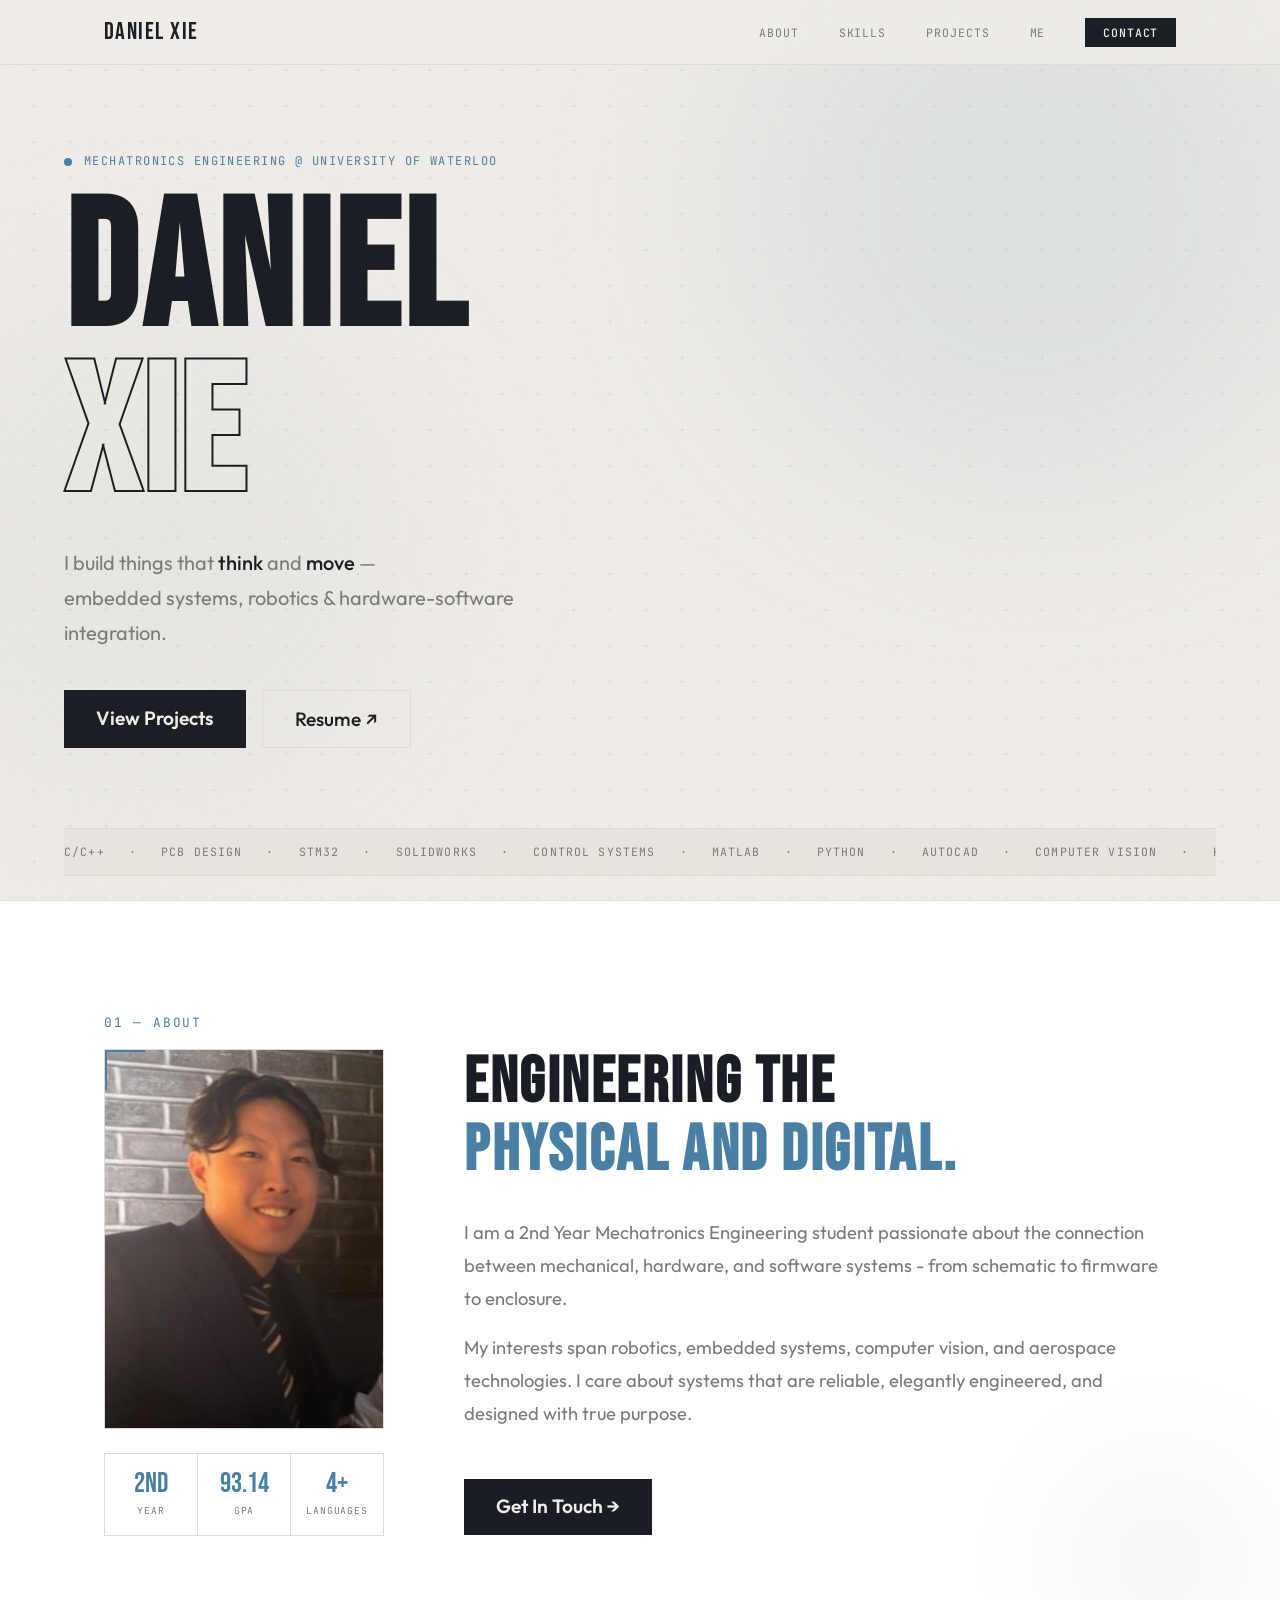
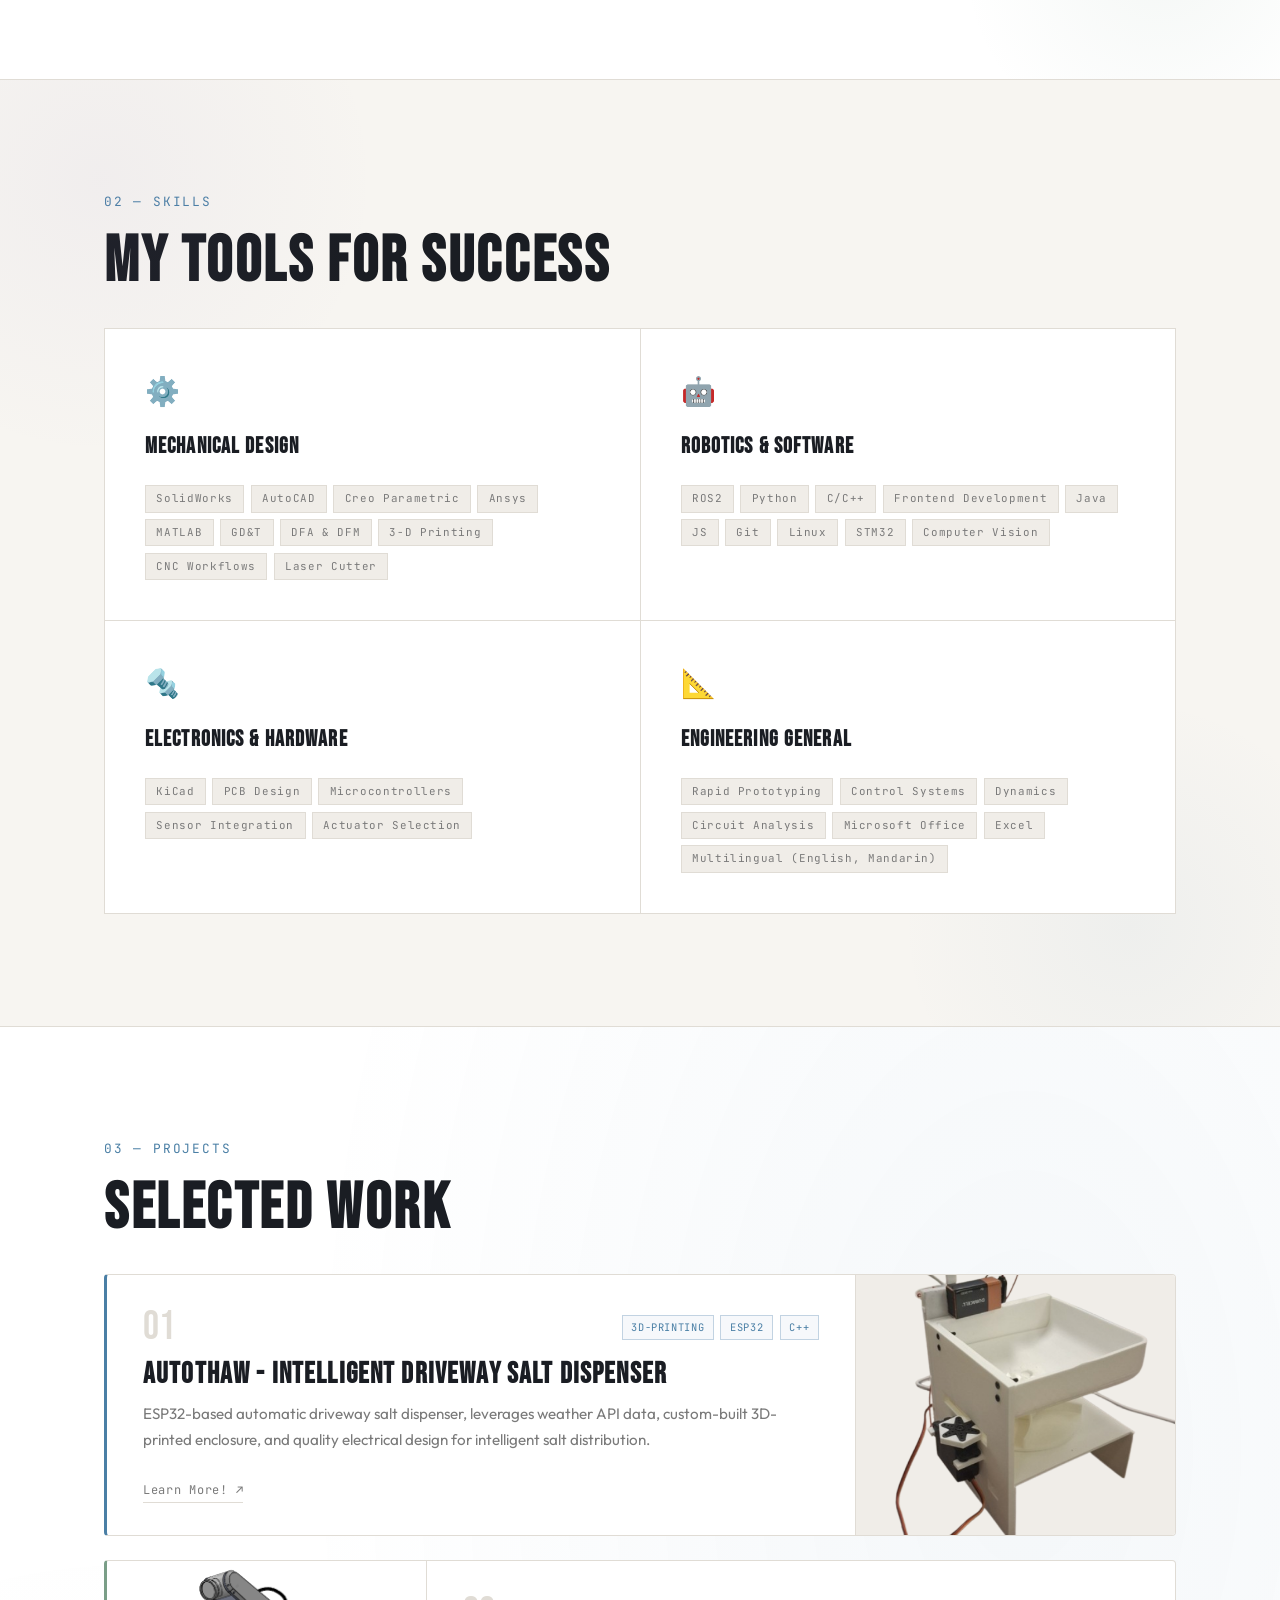
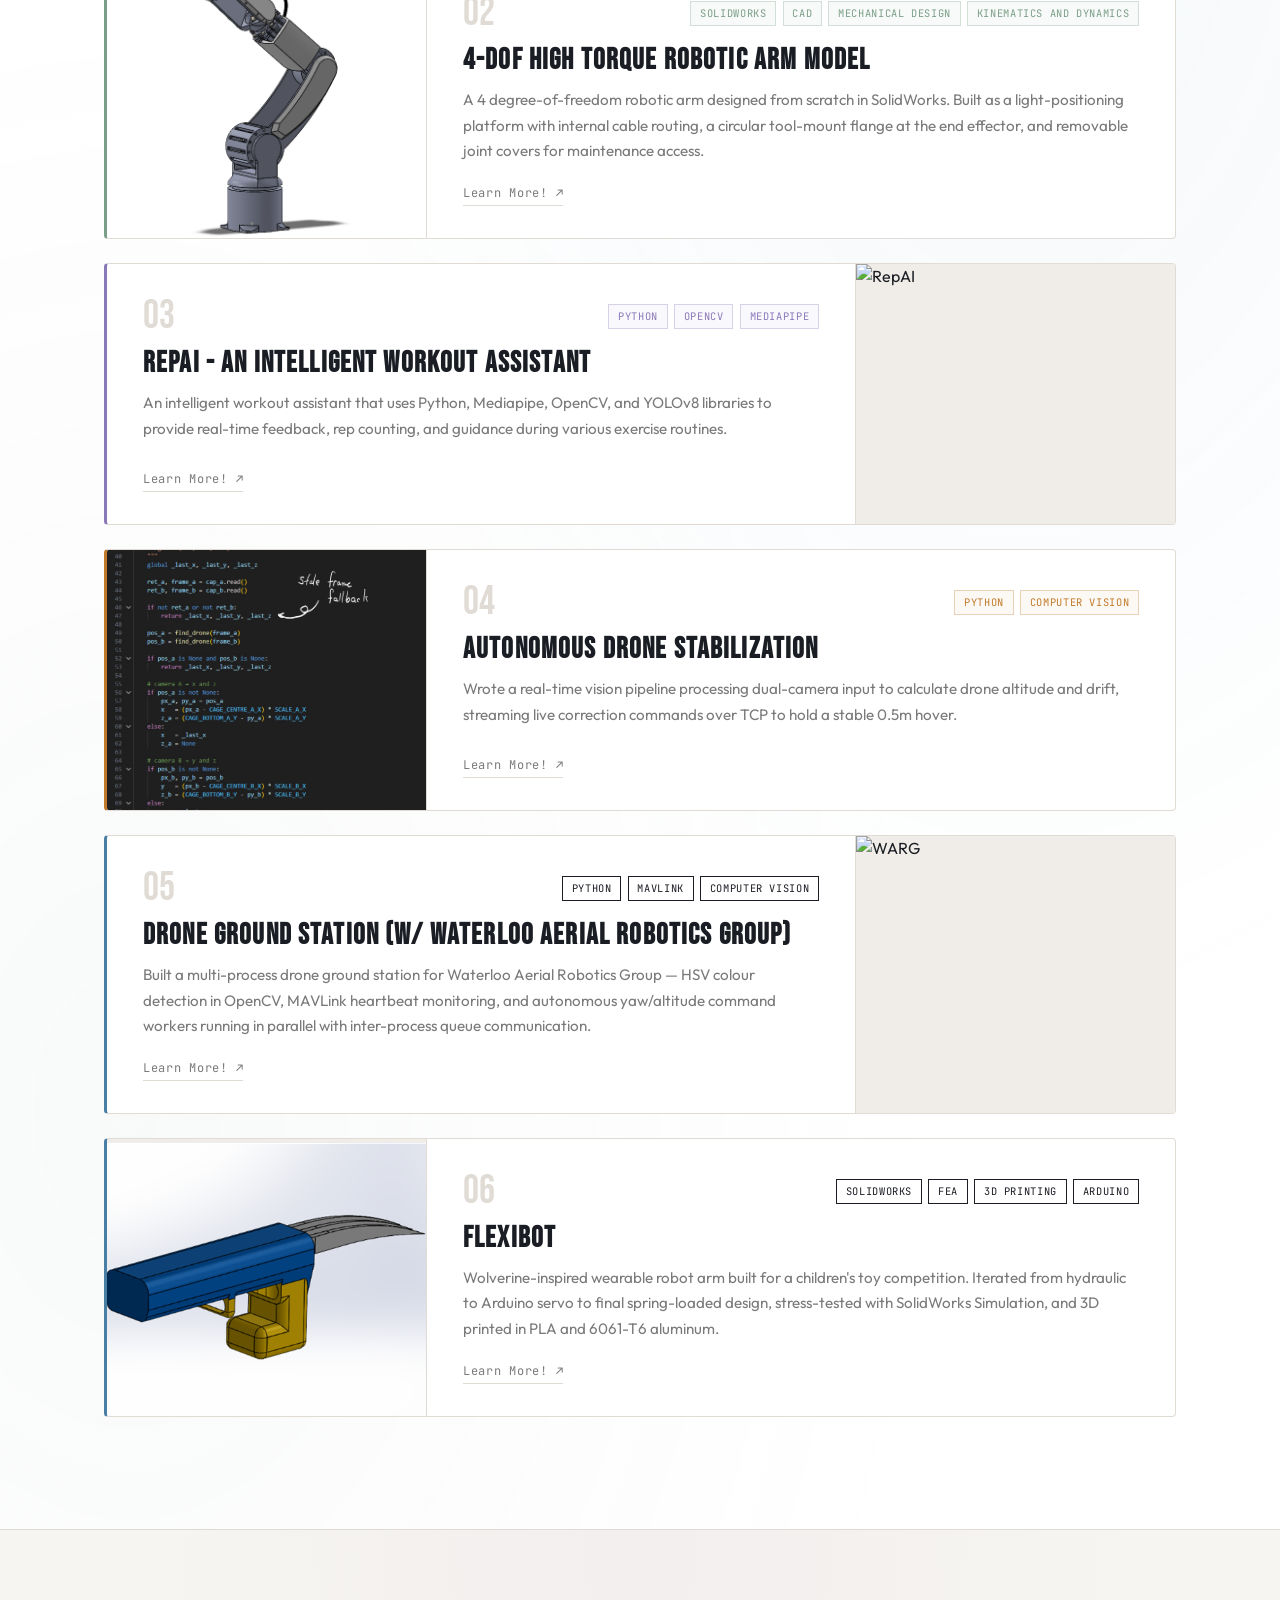
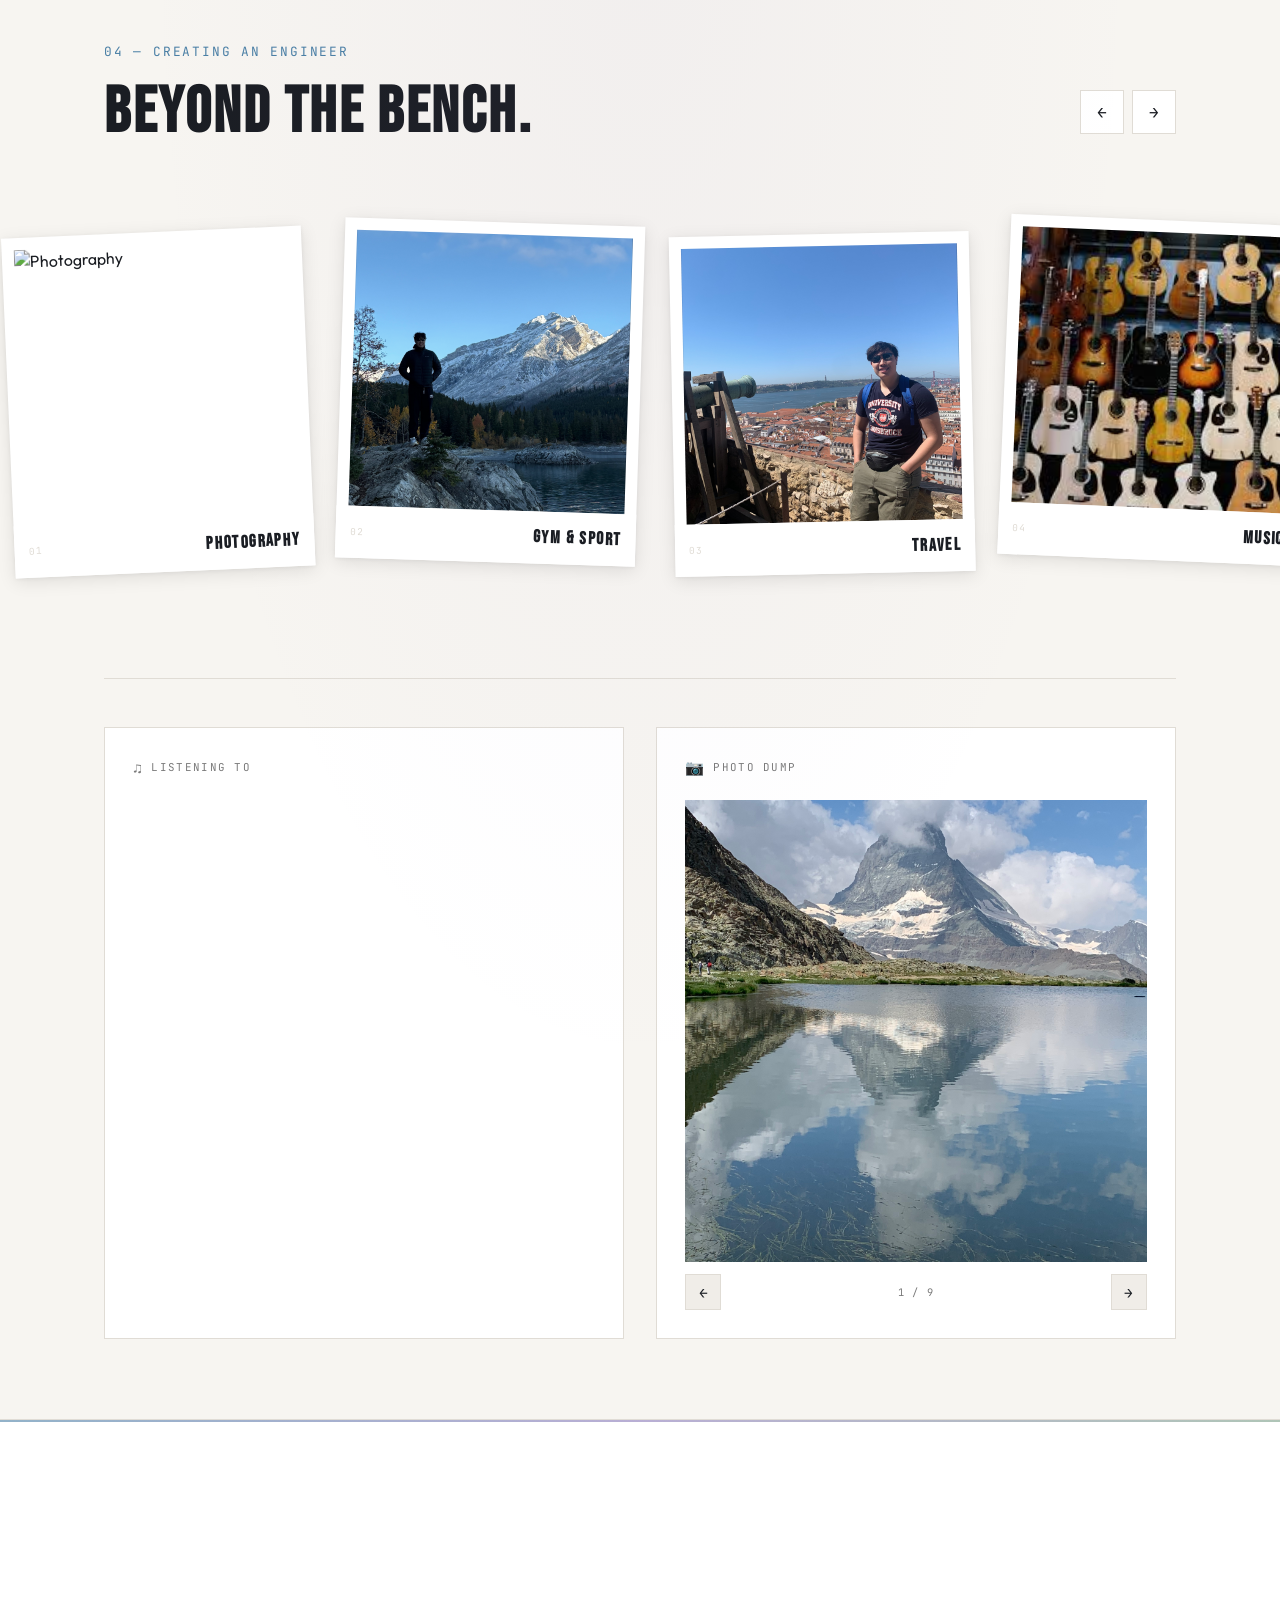
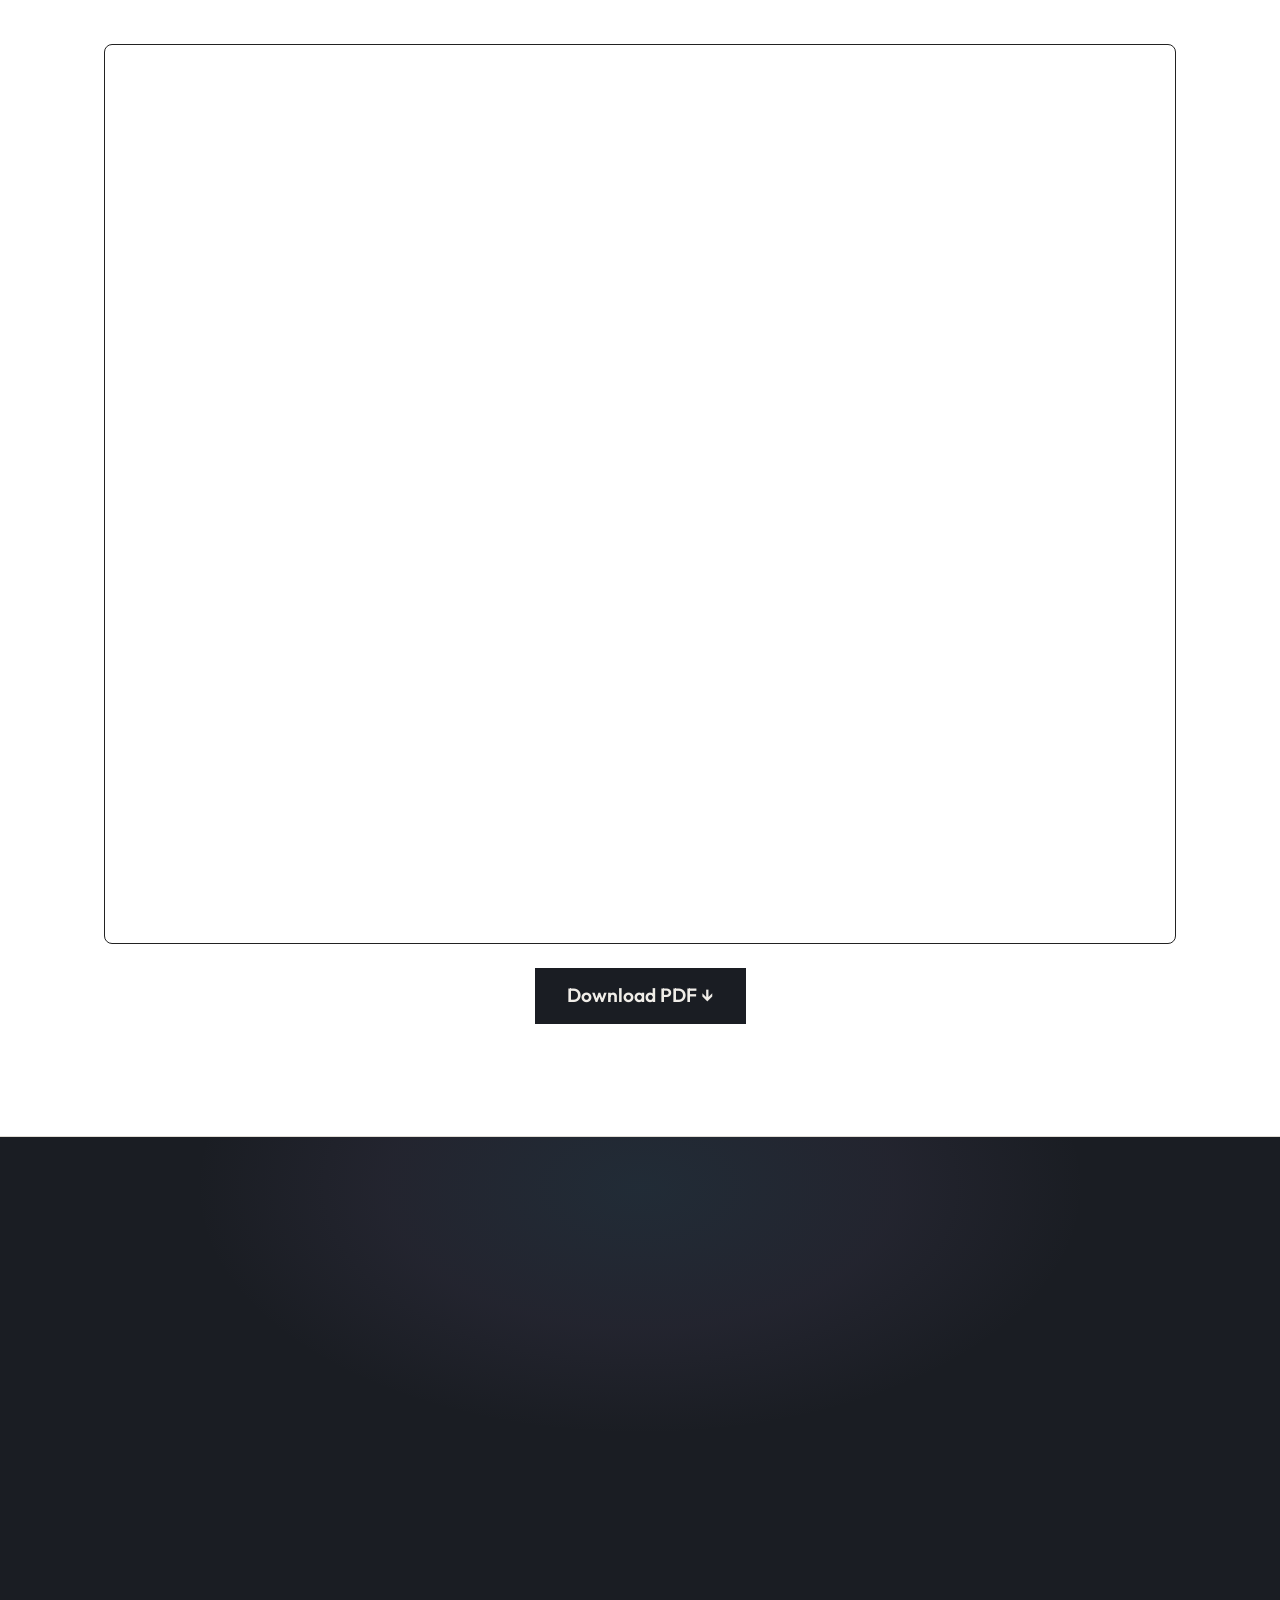
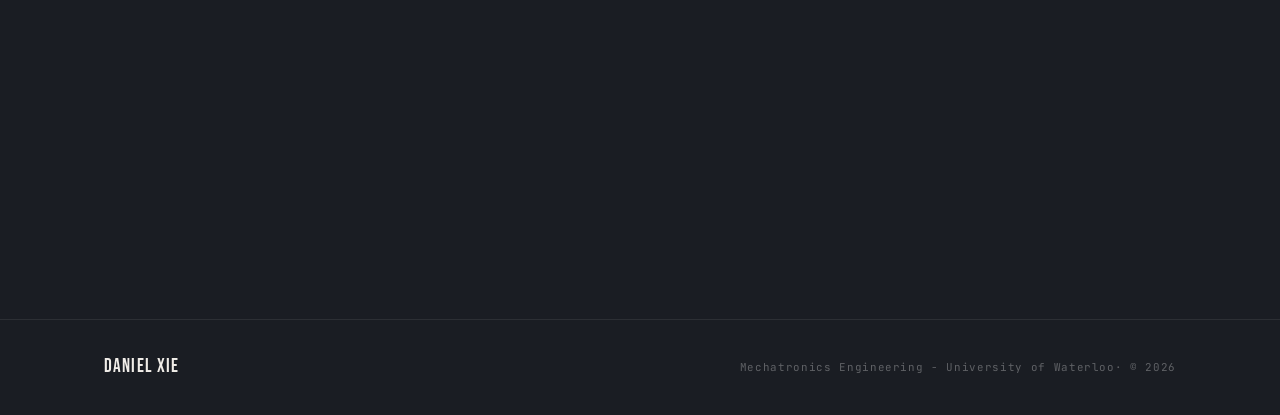
==== commit cb027d61: "small bug fixes" ====
--- a/index.html
+++ b/index.html
@@ -177,7 +177,7 @@
             <span class="proj-num">03</span>
             <div class="proj-pills"><span>Python</span><span>OpenCV</span><span>MediaPipe</span></div>
           </div>
-          <h3>RepAI</h3>
+          <h3>RepAI - An Intelligent Workout Assistant</h3>
           <p>An intelligent workout assistant that uses Python, Mediapipe, OpenCV, and YOLOv8 libraries to provide real-time feedback, rep counting, and guidance during various exercise routines.</p>
           <div class="proj-links"><a href="Projects/repai.html">Learn More! ↗</a></div>
         </div>
@@ -207,7 +207,7 @@
             <span class="proj-num">05</span>
             <div class="proj-pills"><span>Python</span><span>MAVLink</span><span>Computer Vision</span></div>
           </div>
-          <h3>WARG — Drone Ground Station</h3>
+          <h3>Drone Ground Station (w/ Waterloo Aerial Robotics Group)</h3>
           <p>Built a multi-process drone ground station for Waterloo Aerial Robotics Group — HSV colour detection in OpenCV, MAVLink heartbeat monitoring, and autonomous yaw/altitude command workers running in parallel with inter-process queue communication.</p>
           <div class="proj-links"><a href="Projects/warg.html">Learn More! ↗</a></div>
         </div>
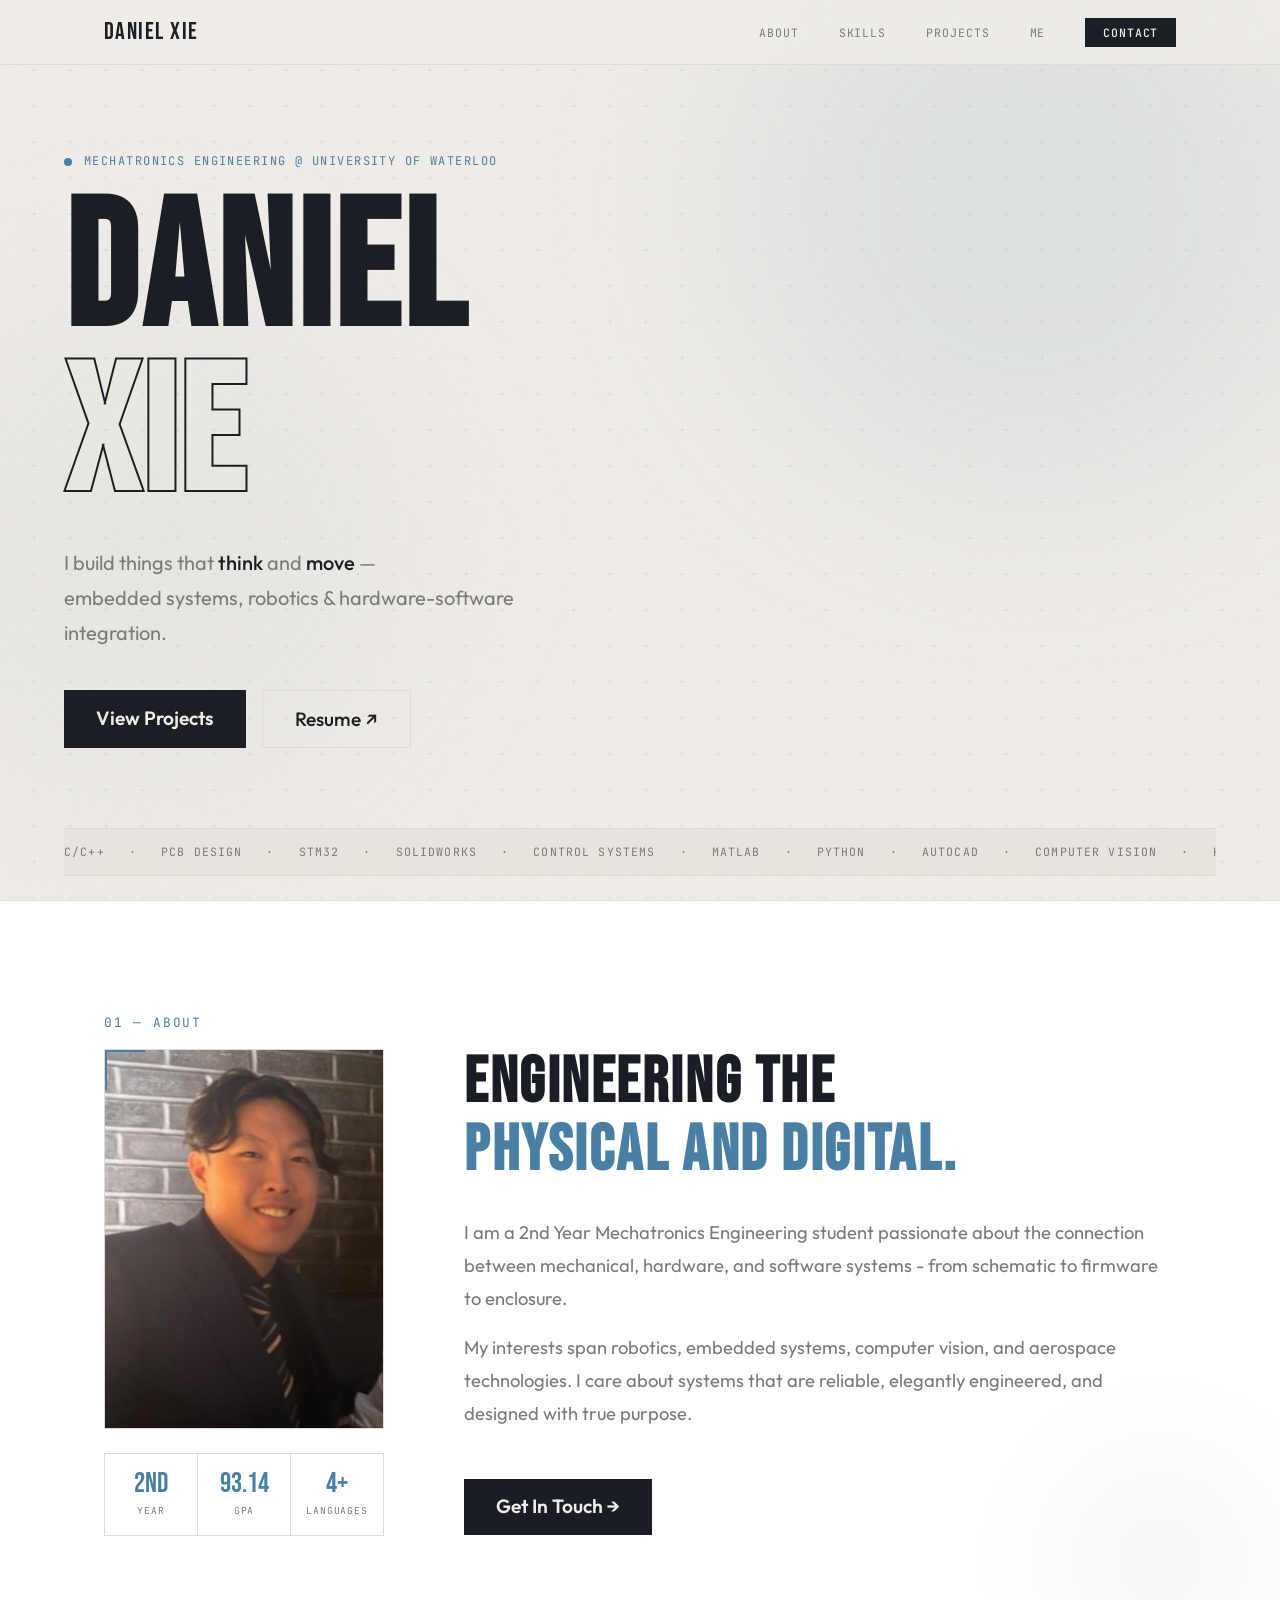
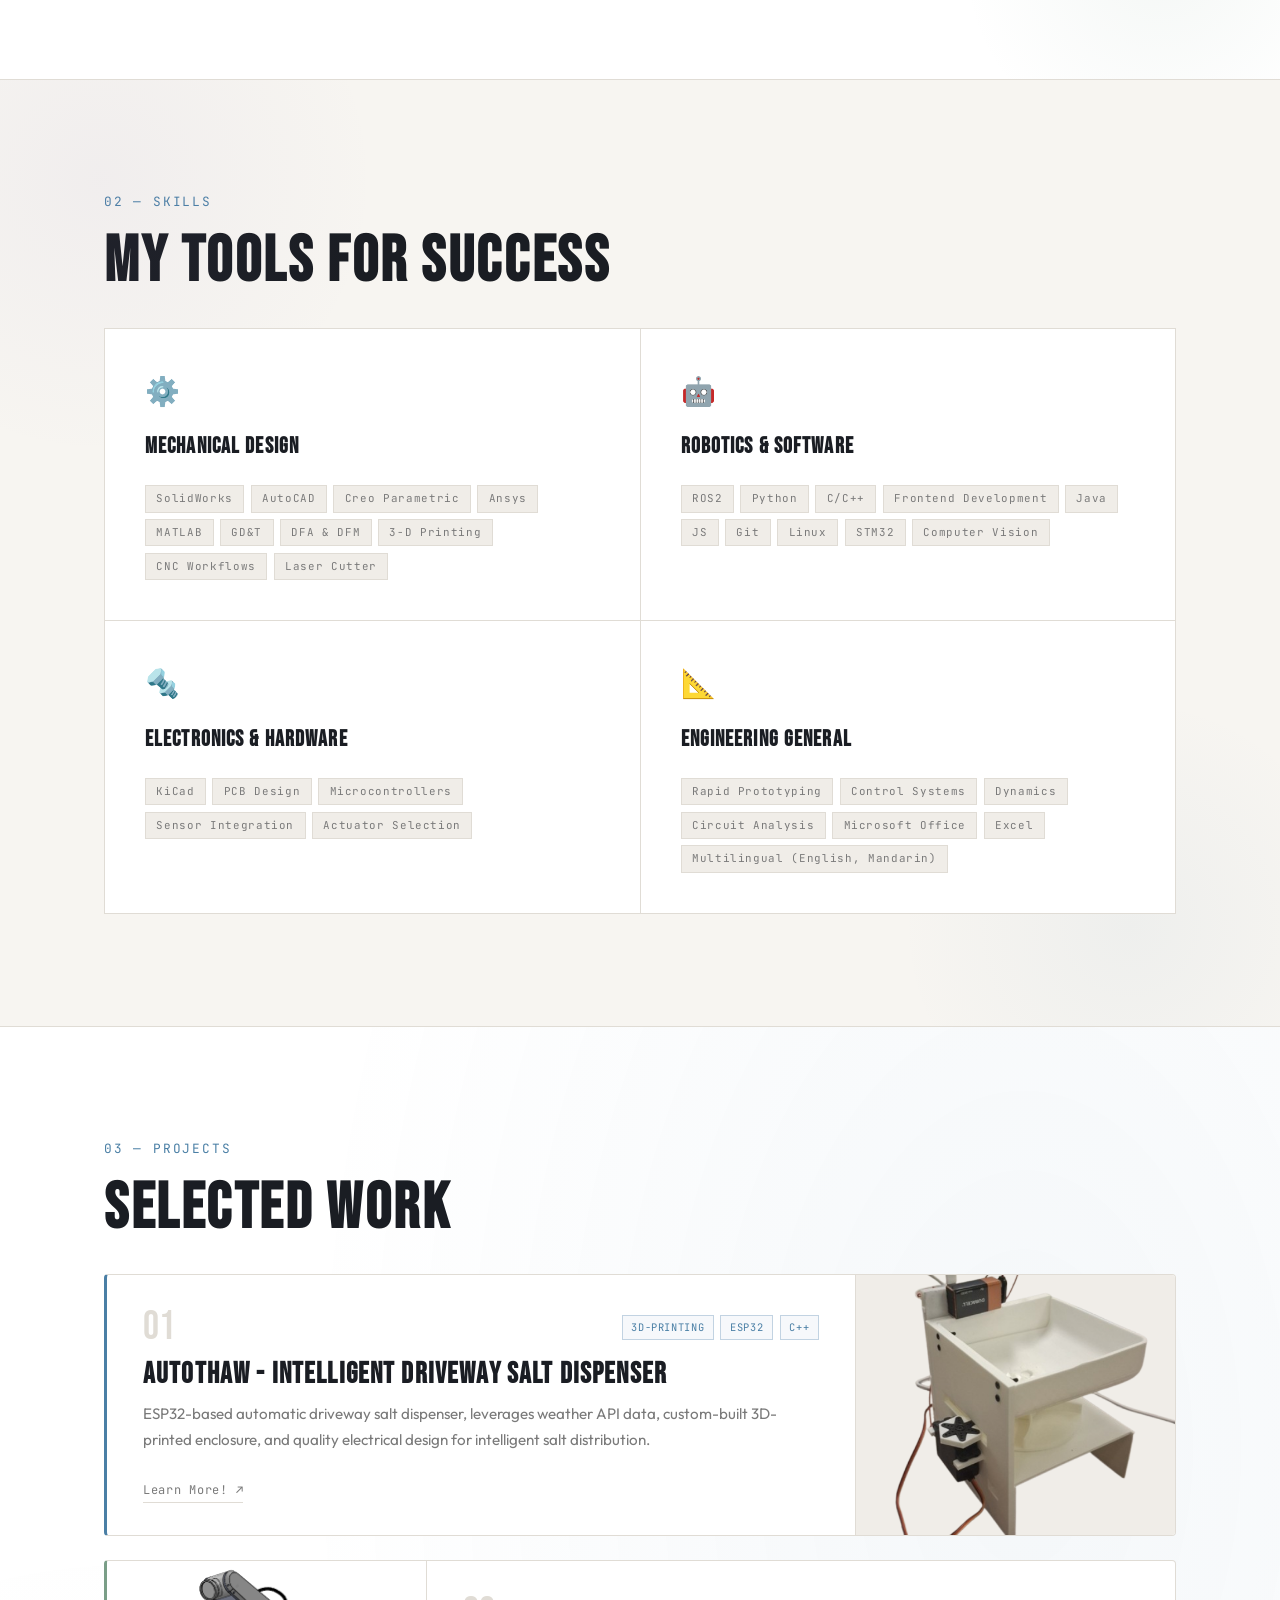
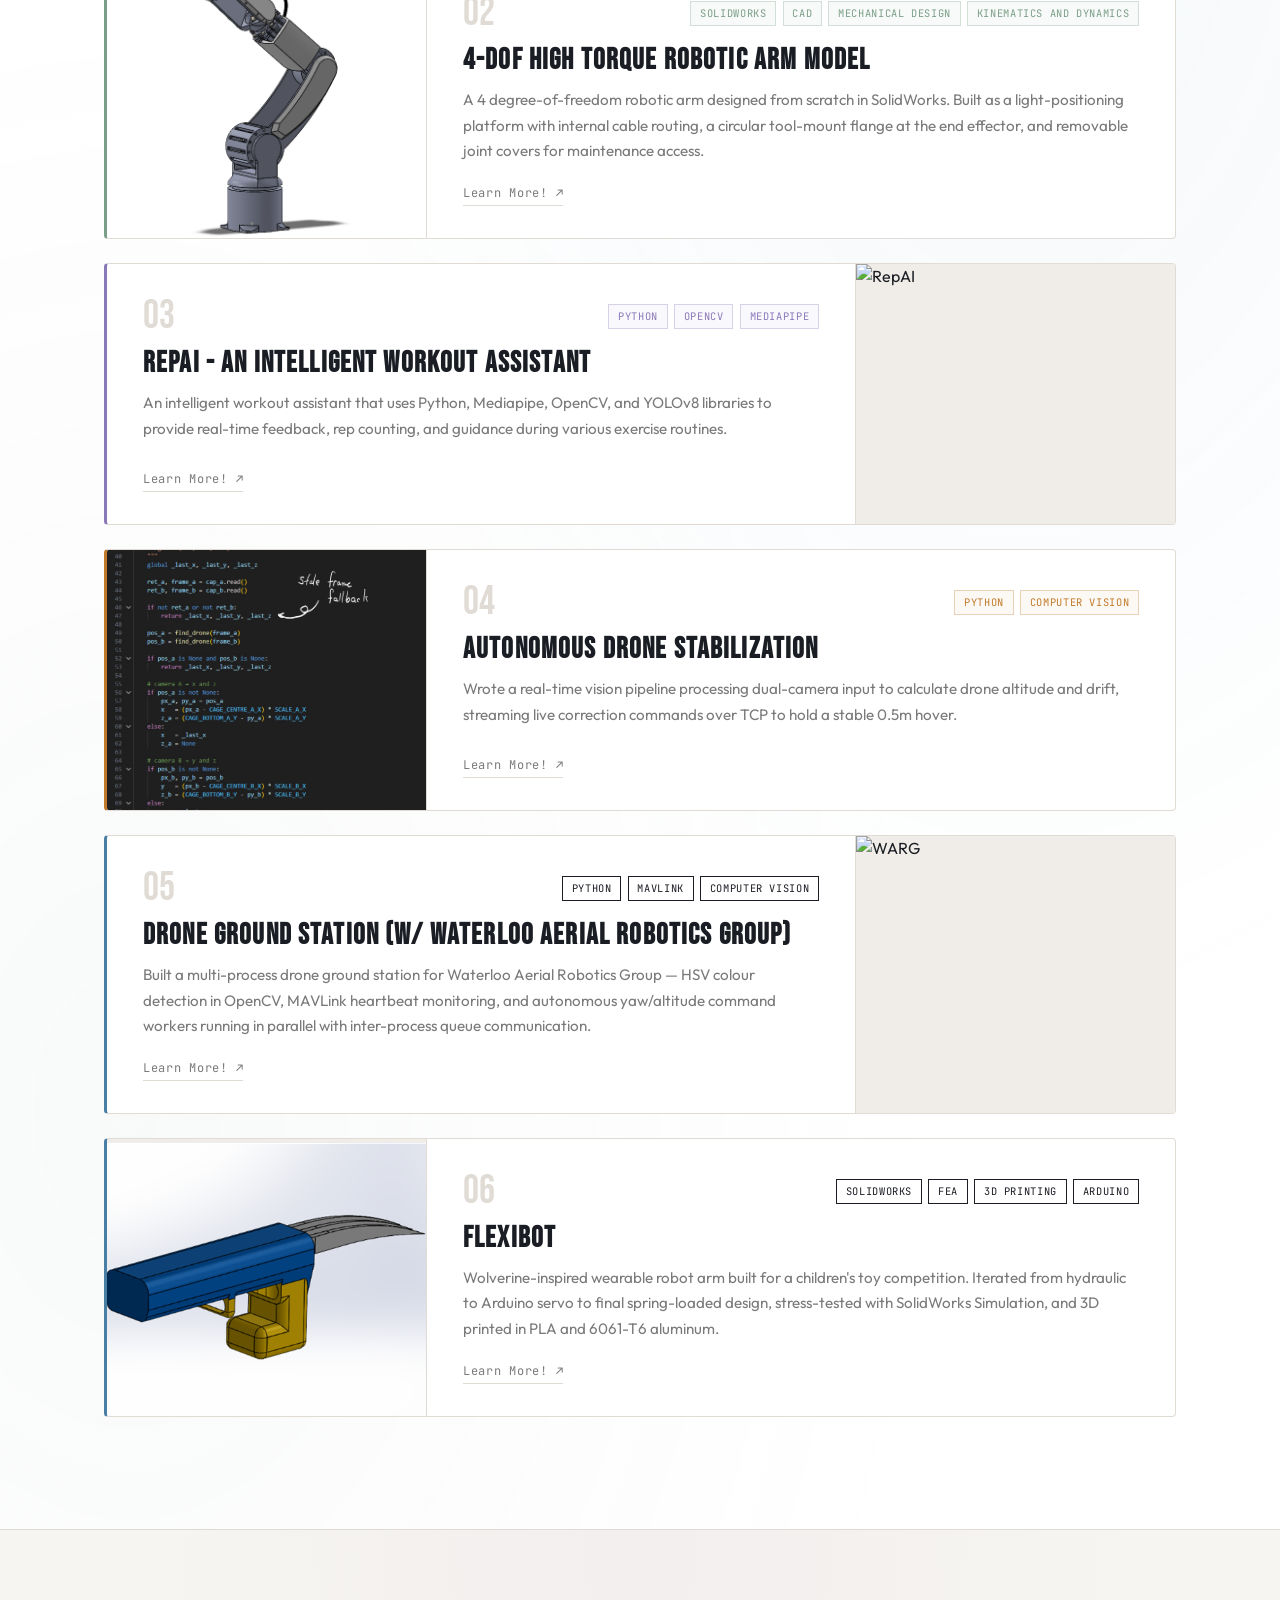
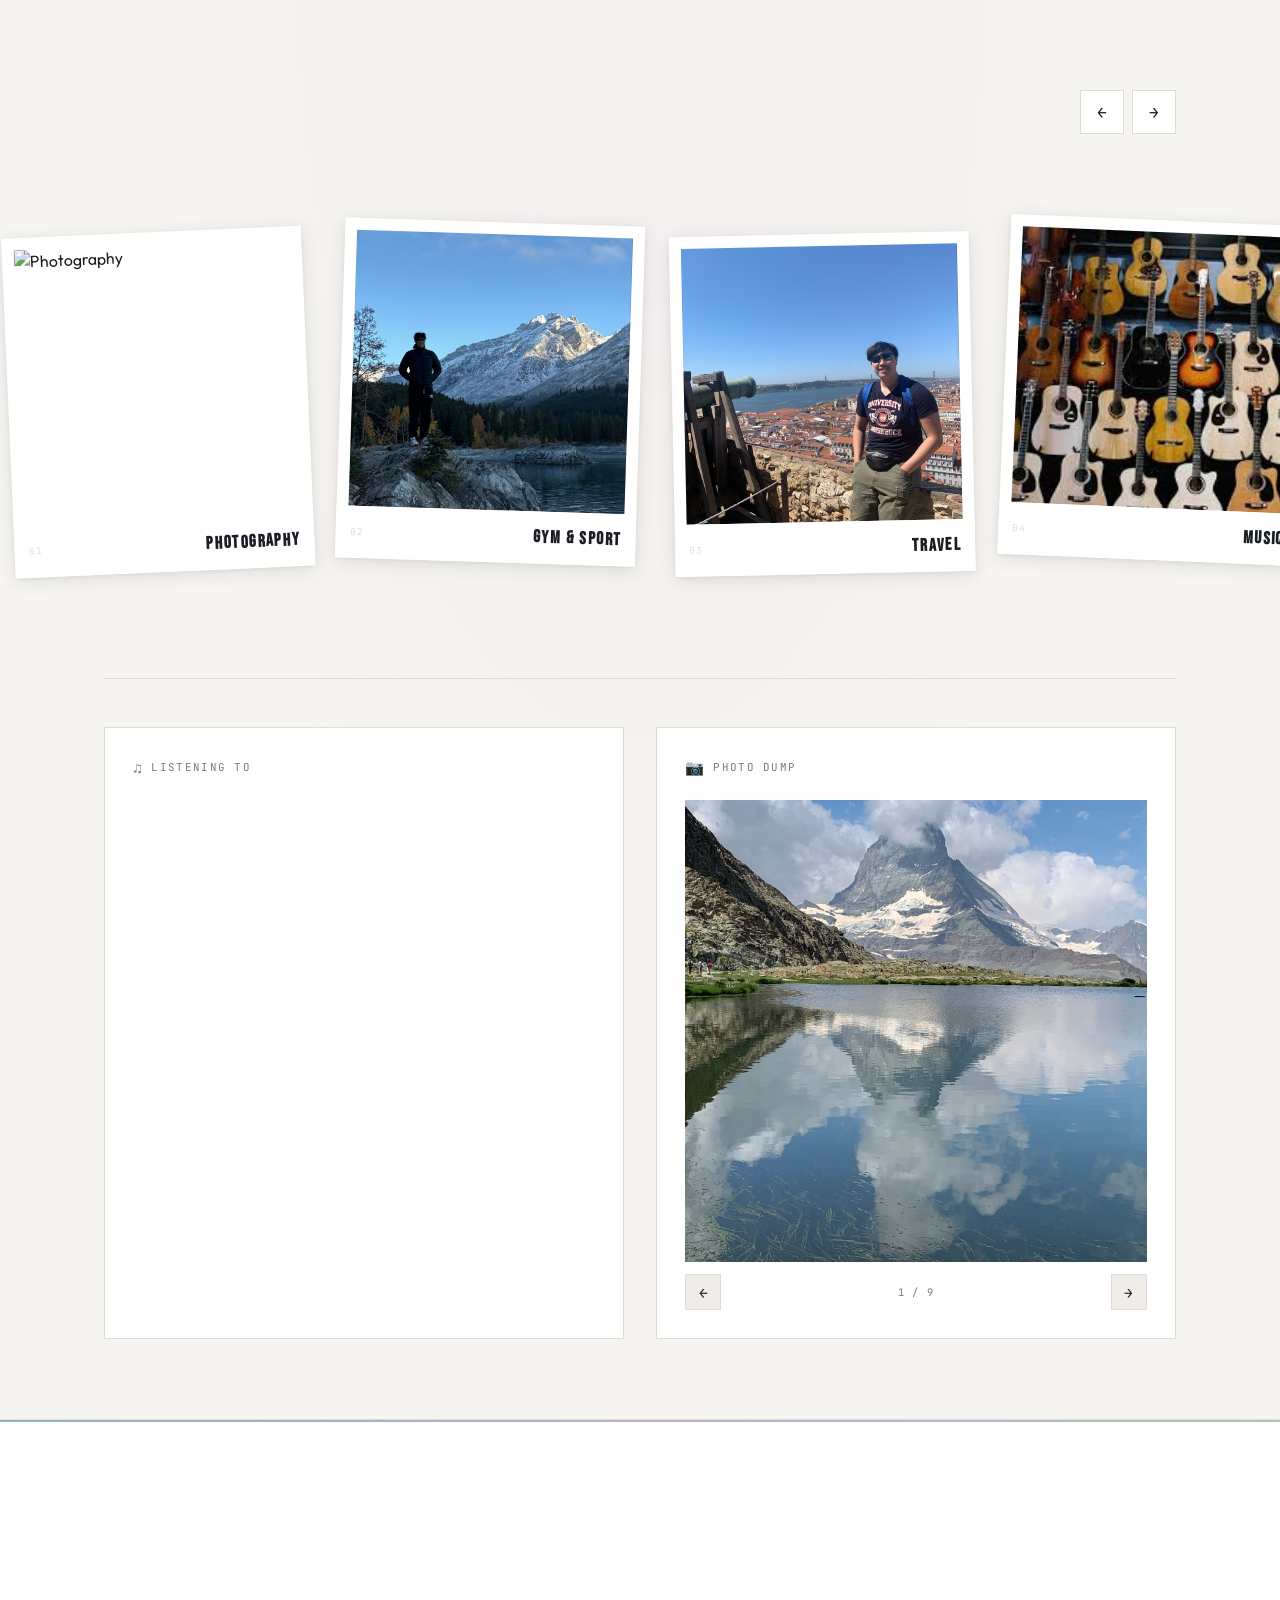
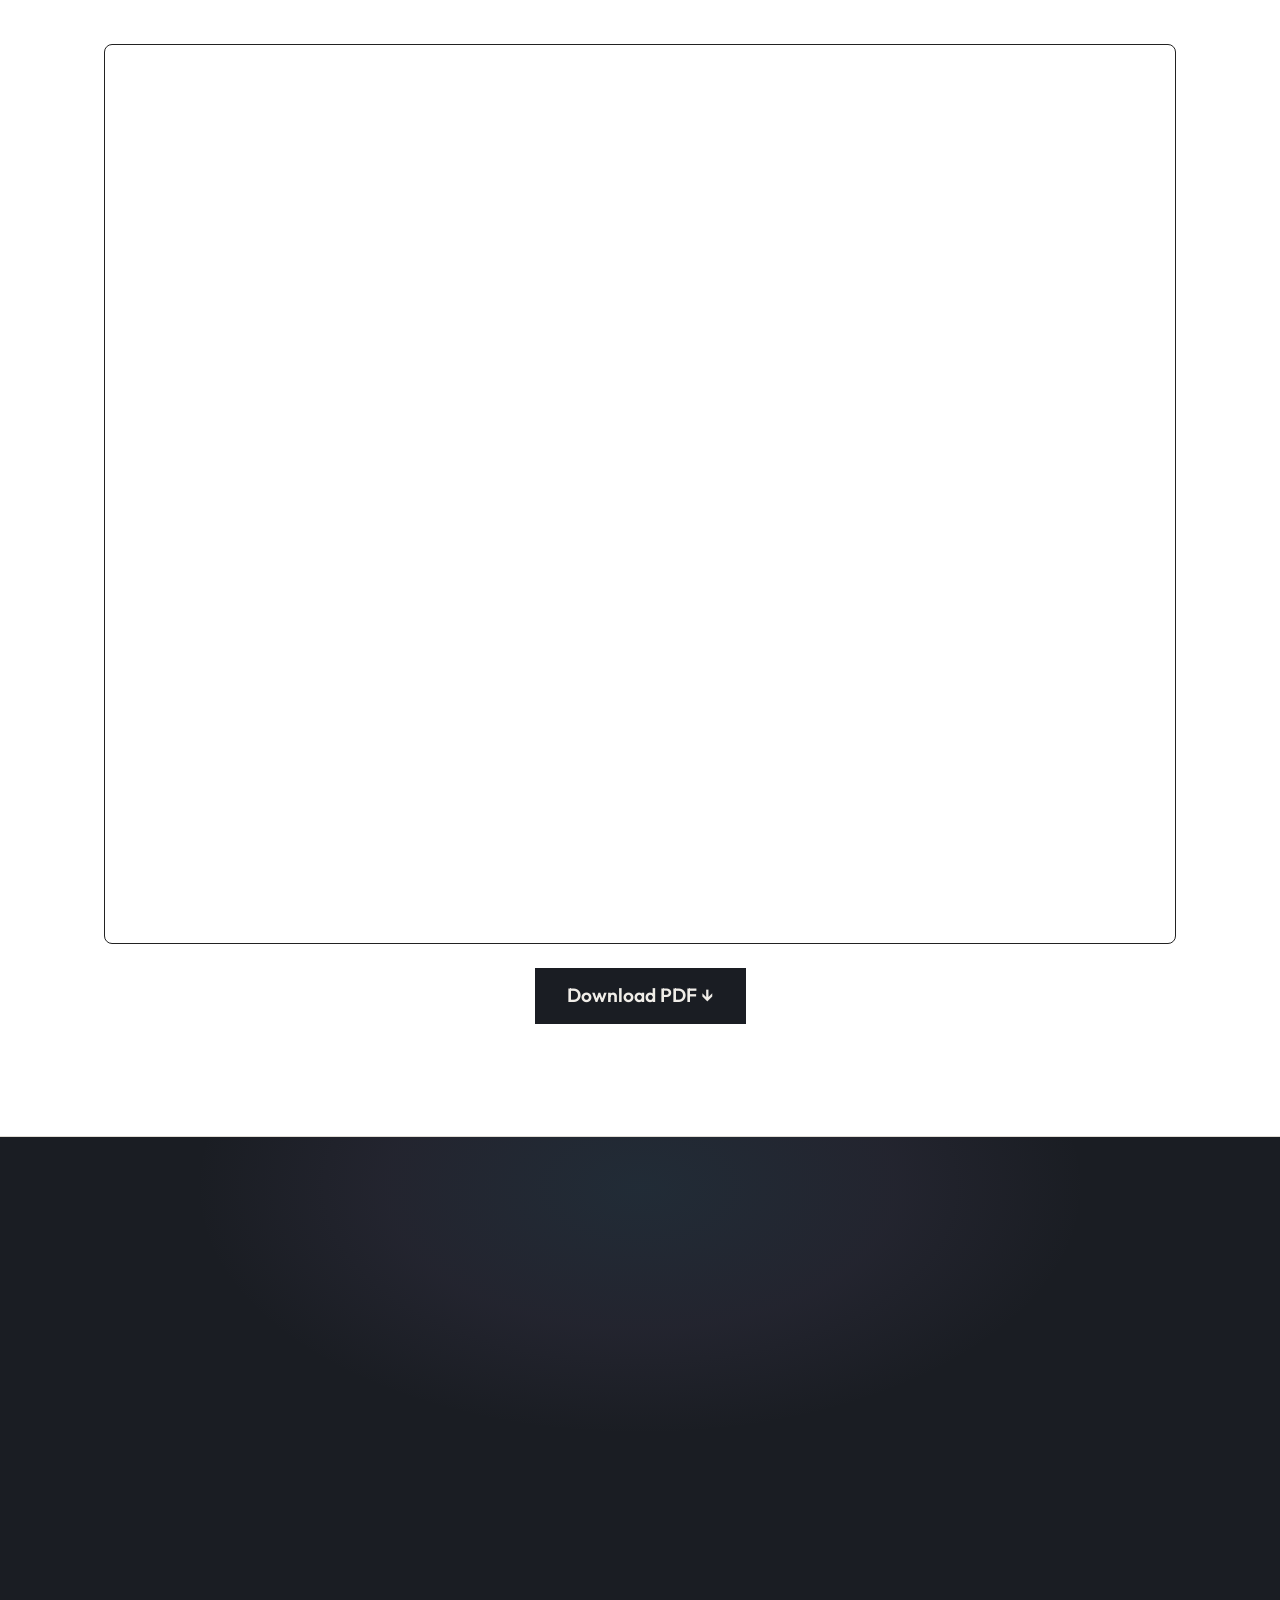
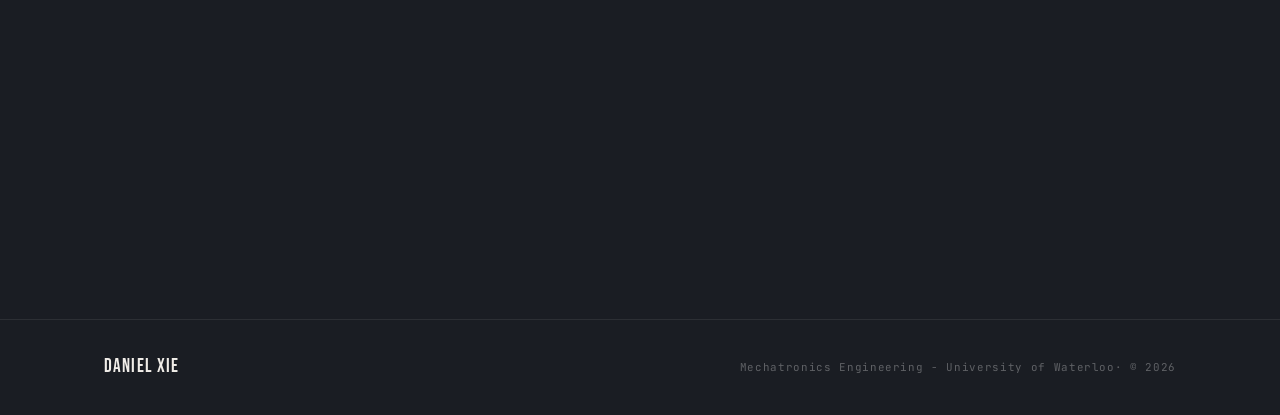
==== commit 8c3e386a: "bug fixes" ====
--- a/index.html
+++ b/index.html
@@ -141,7 +141,7 @@
       <div class="stag">03 — Projects</div>
       <h2 class="sh">Selected Work</h2>
       <div class="proj-list">
-      <div class="proj-item" onclick="location.href='Projects/autothaw.html'" style="cursor:pointer;">
+      <div class="proj-item" onclick="location.href='projects/autothaw.html'" style="cursor:pointer;">
         <div class="proj-body">
           <div class="proj-top">
             <span class="proj-num">01</span>
@@ -149,14 +149,14 @@
           </div>
           <h3>AutoThaw - Intelligent Driveway Salt Dispenser</h3>
           <p>ESP32-based automatic driveway salt dispenser, leverages weather API data, custom-built 3D-printed enclosure, and quality electrical design for intelligent salt distribution.</p>
-          <div class="proj-links"><a href="Projects/autothaw.html">Learn More! ↗</a></div>
+          <div class="proj-links"><a href="projects/autothaw.html">Learn More! ↗</a></div>
         </div>
         <div class="proj-img">
           <img src="autothaw.png" alt="AutoThaw"/>
         </div>
       </div>
 
-      <div class="proj-item" onclick="location.href='Projects/robotarm.html'" style="cursor:pointer;">
+      <div class="proj-item" onclick="location.href='projects/robotarm.html'" style="cursor:pointer;">
         <div class="proj-img">
           <img src="robotarm-hero.png" alt="4-DOF Robotic Arm"/>
         </div>
@@ -167,11 +167,11 @@
           </div>
           <h3>4-DOF High Torque Robotic Arm Model</h3>
           <p>A 4 degree-of-freedom robotic arm designed from scratch in SolidWorks. Built as a light-positioning platform with internal cable routing, a circular tool-mount flange at the end effector, and removable joint covers for maintenance access.</p>
-          <div class="proj-links"><a href="Projects/robotarm.html">Learn More! ↗</a></div>
-        </div>
-      </div>
-
-      <div class="proj-item" onclick="location.href='Projects/repai.html'" style="cursor:pointer;">
+          <div class="proj-links"><a href="projects/robotarm.html">Learn More! ↗</a></div>
+        </div>
+      </div>
+
+      <div class="proj-item" onclick="location.href='projects/repai.html'" style="cursor:pointer;">
         <div class="proj-body">
           <div class="proj-top">
             <span class="proj-num">03</span>
@@ -179,14 +179,14 @@
           </div>
           <h3>RepAI - An Intelligent Workout Assistant</h3>
           <p>An intelligent workout assistant that uses Python, Mediapipe, OpenCV, and YOLOv8 libraries to provide real-time feedback, rep counting, and guidance during various exercise routines.</p>
-          <div class="proj-links"><a href="Projects/repai.html">Learn More! ↗</a></div>
+          <div class="proj-links"><a href="projects/repai.html">Learn More! ↗</a></div>
         </div>
         <div class="proj-img">
           <img src="repai-hero.jpg" alt="RepAI"/>
         </div>
       </div>
 
-      <div class="proj-item" onclick="location.href='Projects/aerohacks.html'" style="cursor:pointer;">
+      <div class="proj-item" onclick="location.href='projects/aerohacks.html'" style="cursor:pointer;">
         <div class="proj-img">
           <img src="aerohacks.jpg" alt="Autonomous Drone Stabilization"/>
         </div>
@@ -197,11 +197,11 @@
           </div>
           <h3>Autonomous Drone Stabilization</h3>
           <p>Wrote a real-time vision pipeline processing dual-camera input to calculate drone altitude and drift, streaming live correction commands over TCP to hold a stable 0.5m hover.</p>
-          <div class="proj-links"><a href="Projects/aerohacks.html">Learn More! ↗</a></div>
-        </div>
-      </div>
-
-      <div class="proj-item" onclick="location.href='Projects/warg.html'" style="cursor:pointer;">
+          <div class="proj-links"><a href="projects/aerohacks.html">Learn More! ↗</a></div>
+        </div>
+      </div>
+
+      <div class="proj-item" onclick="location.href='projects/warg.html'" style="cursor:pointer;">
         <div class="proj-body">
           <div class="proj-top">
             <span class="proj-num">05</span>
@@ -209,14 +209,14 @@
           </div>
           <h3>Drone Ground Station (w/ Waterloo Aerial Robotics Group)</h3>
           <p>Built a multi-process drone ground station for Waterloo Aerial Robotics Group — HSV colour detection in OpenCV, MAVLink heartbeat monitoring, and autonomous yaw/altitude command workers running in parallel with inter-process queue communication.</p>
-          <div class="proj-links"><a href="Projects/warg.html">Learn More! ↗</a></div>
+          <div class="proj-links"><a href="projects/warg.html">Learn More! ↗</a></div>
         </div>
         <div class="proj-img">
           <img src="warg.jpg" alt="WARG"/>
         </div>
       </div>
 
-      <div class="proj-item" onclick="location.href='Projects/flexibot.html'" style="cursor:pointer;">
+      <div class="proj-item" onclick="location.href='projects/flexibot.html'" style="cursor:pointer;">
         <div class="proj-img">
           <img src="flexibot.png" alt="FlexiBot"/>
         </div>
@@ -227,7 +227,7 @@
           </div>
           <h3>FlexiBot</h3>
           <p>Wolverine-inspired wearable robot arm built for a children's toy competition. Iterated from hydraulic to Arduino servo to final spring-loaded design, stress-tested with SolidWorks Simulation, and 3D printed in PLA and 6061-T6 aluminum.</p>
-          <div class="proj-links"><a href="Projects/flexibot.html">Learn More! ↗</a></div>
+          <div class="proj-links"><a href="projects/flexibot.html">Learn More! ↗</a></div>
         </div>
       </div>
     </div>
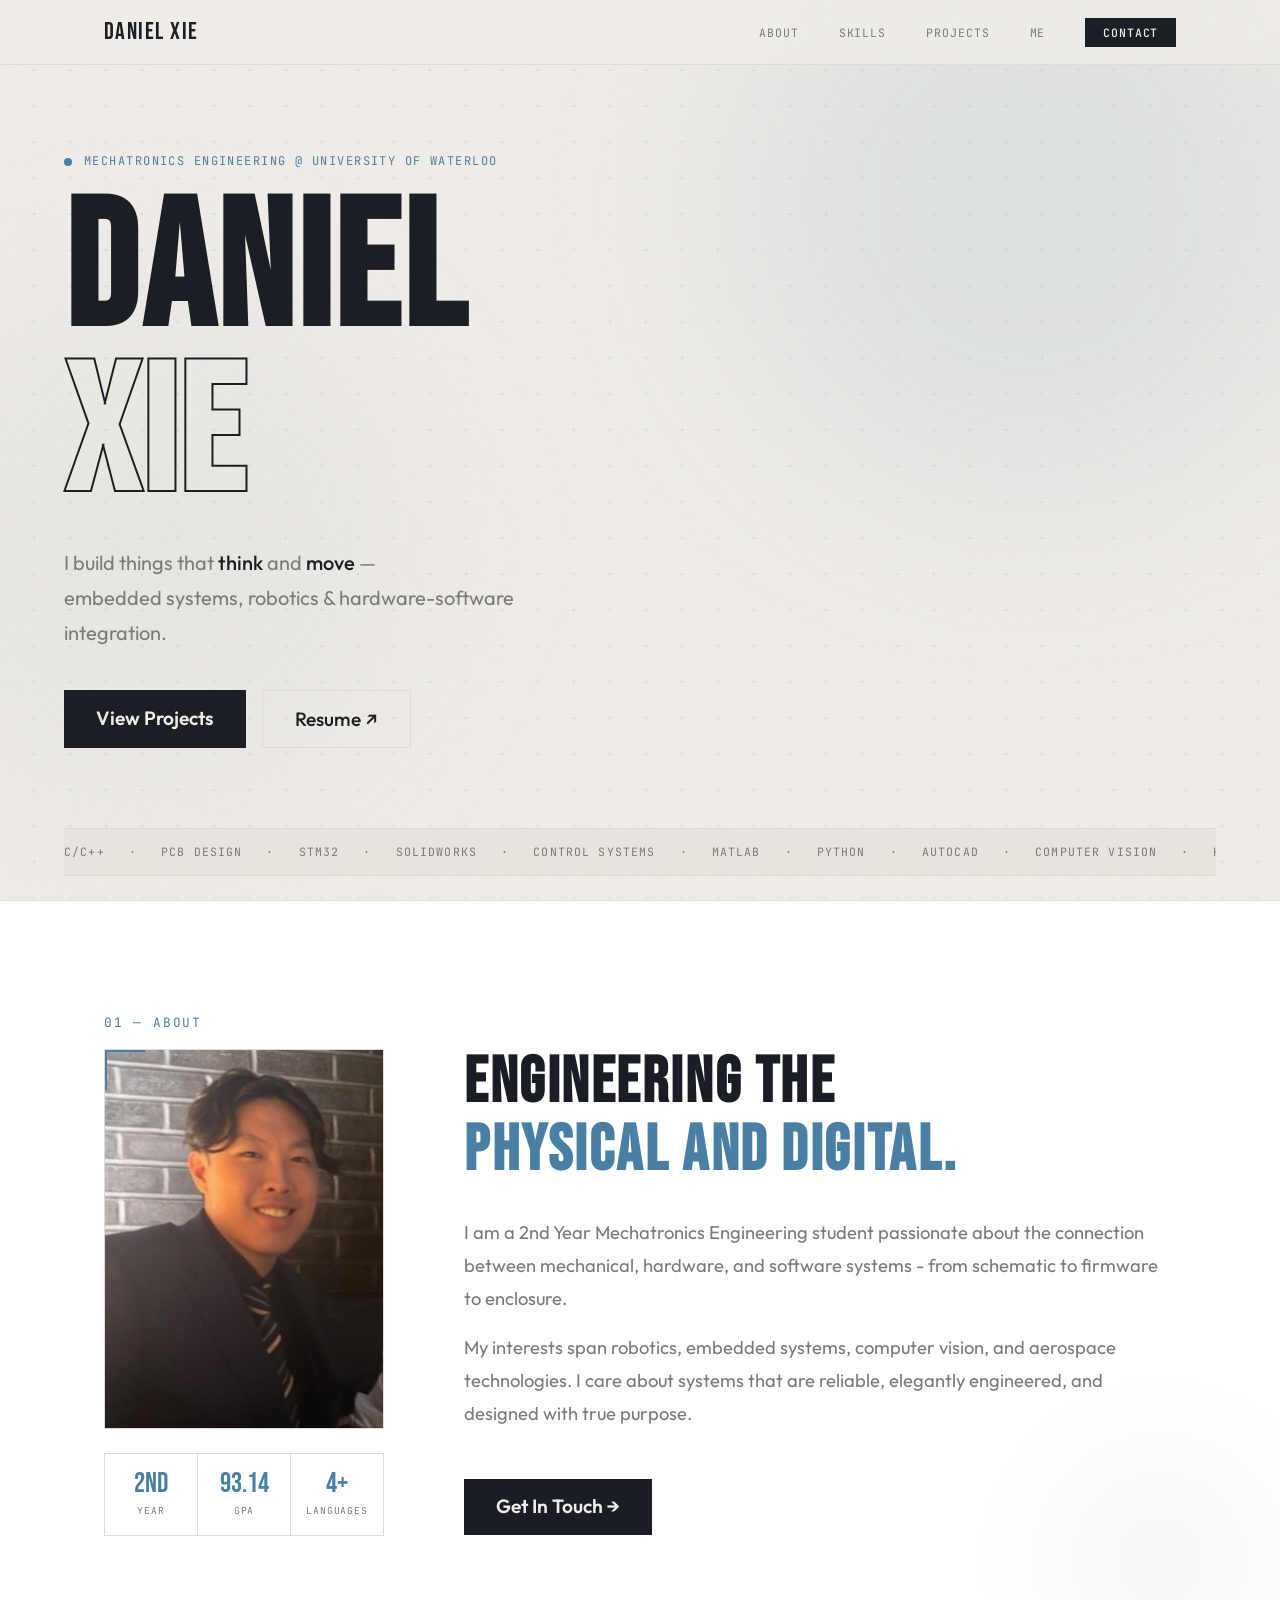
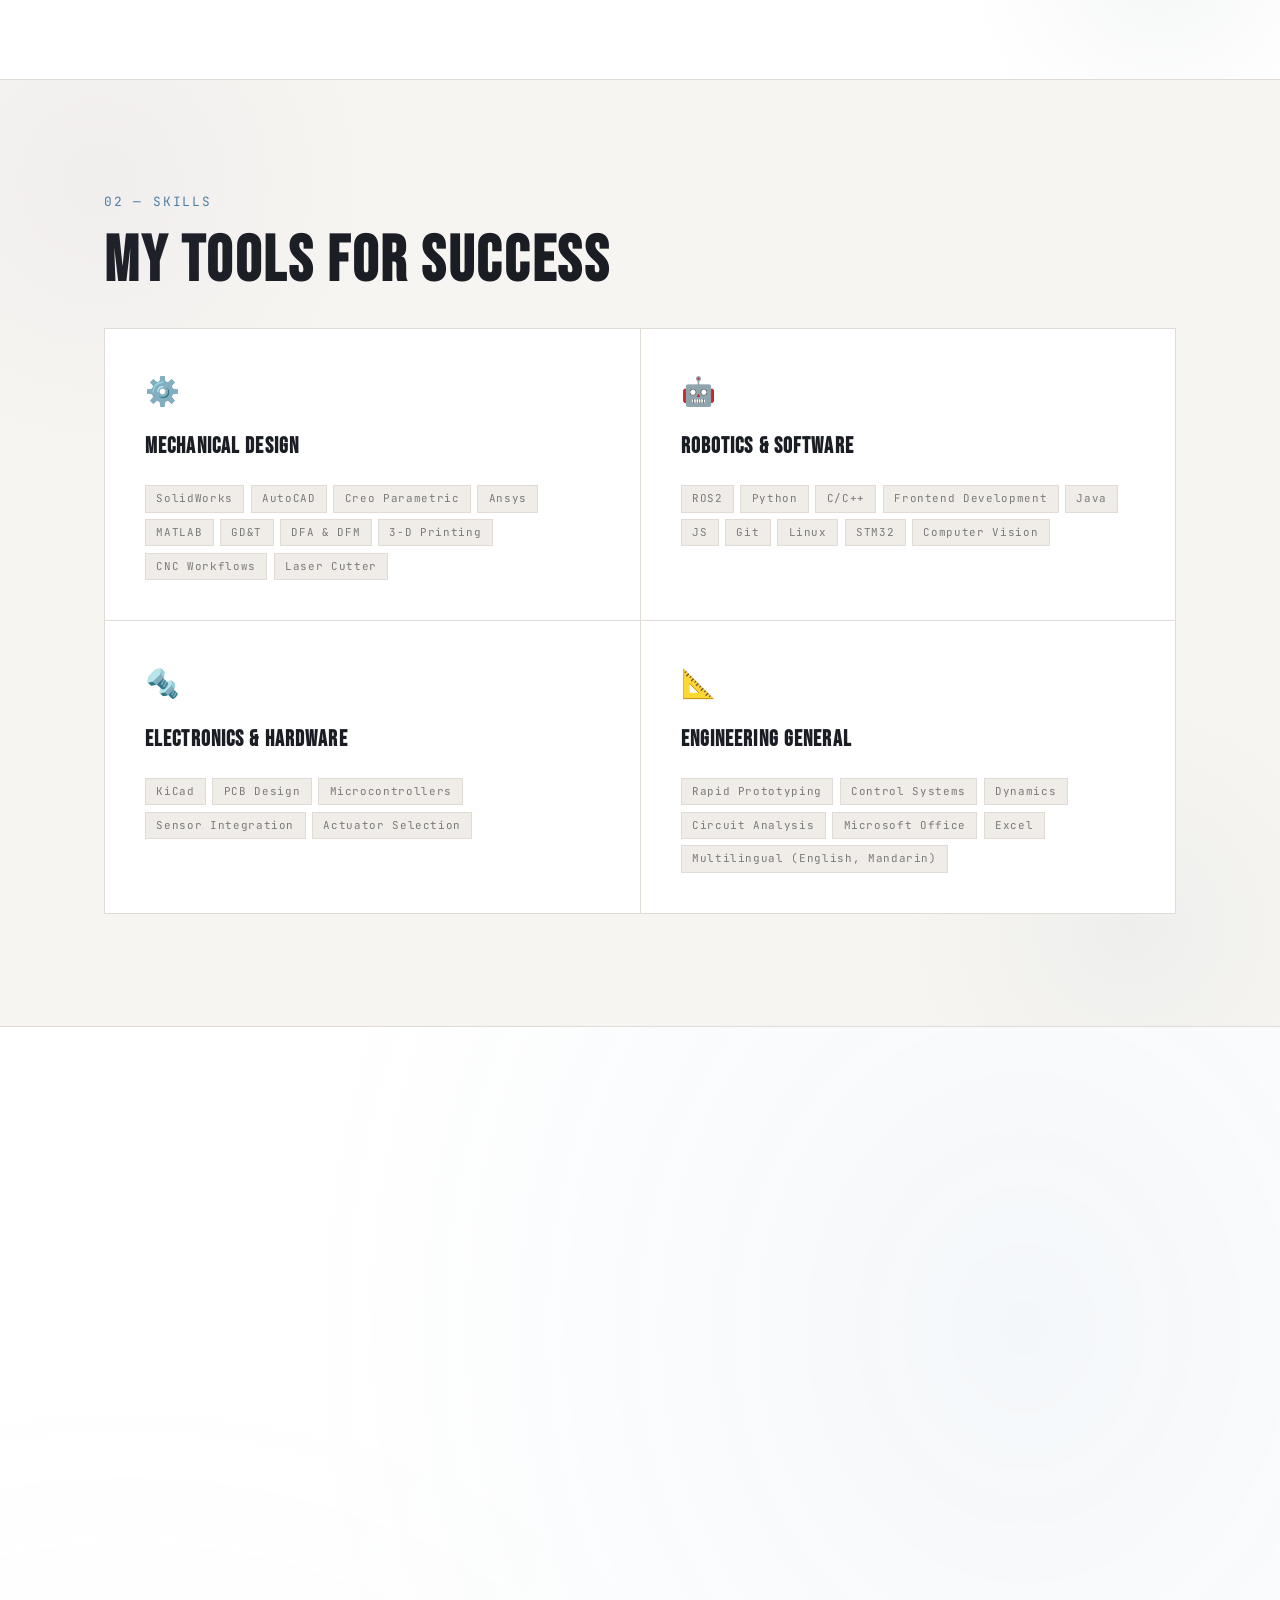
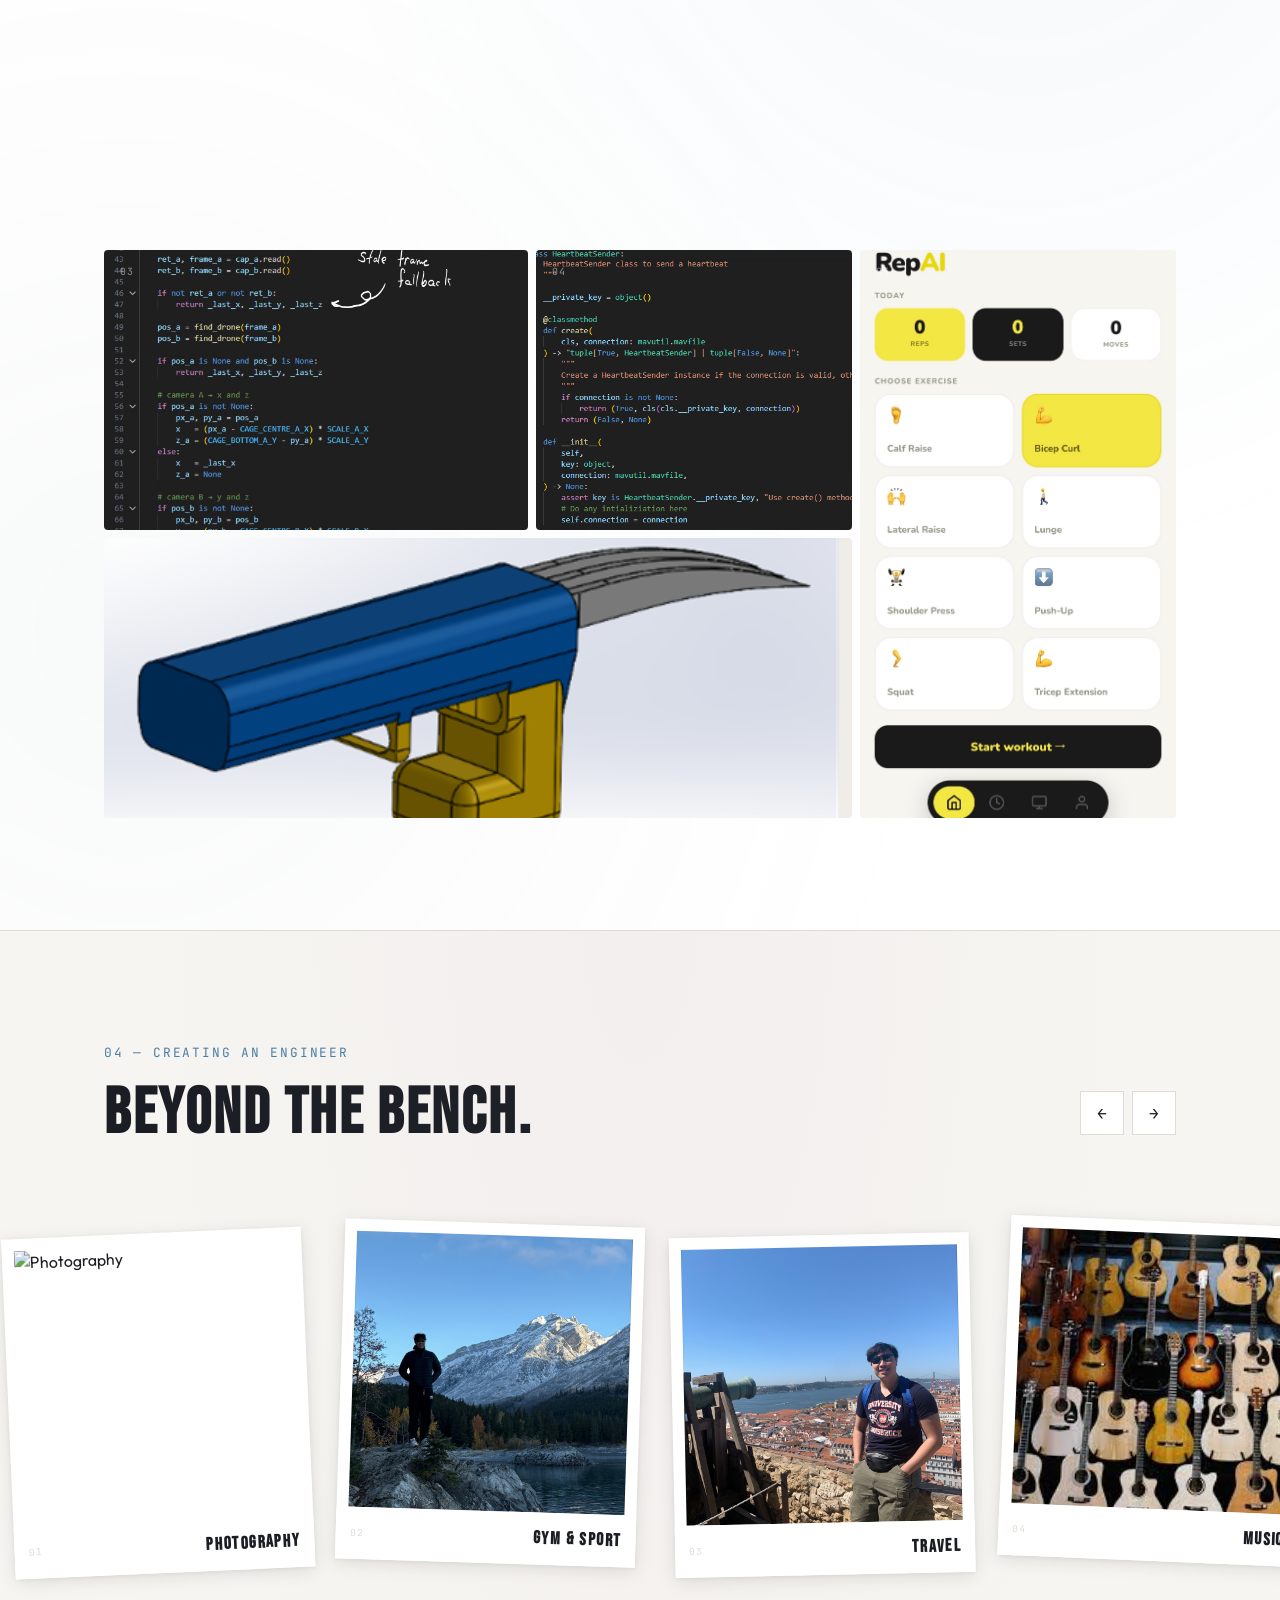
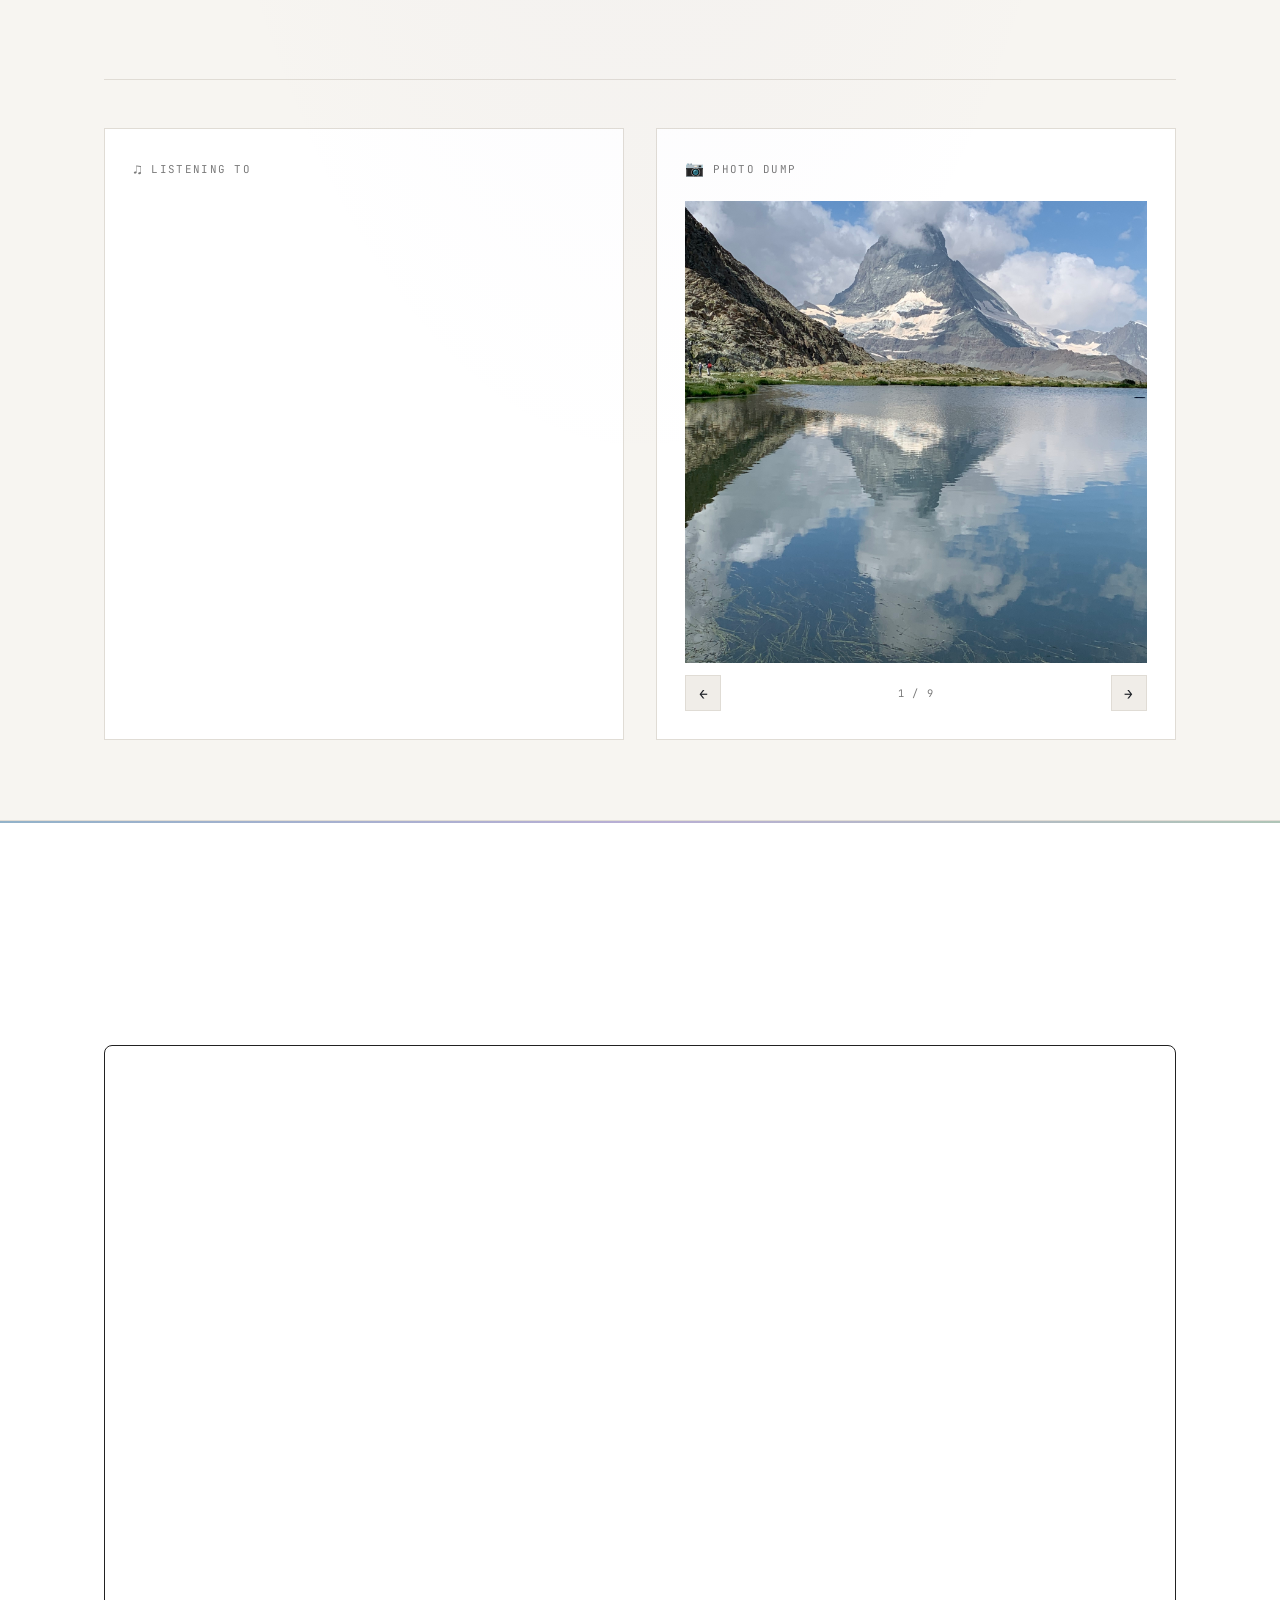
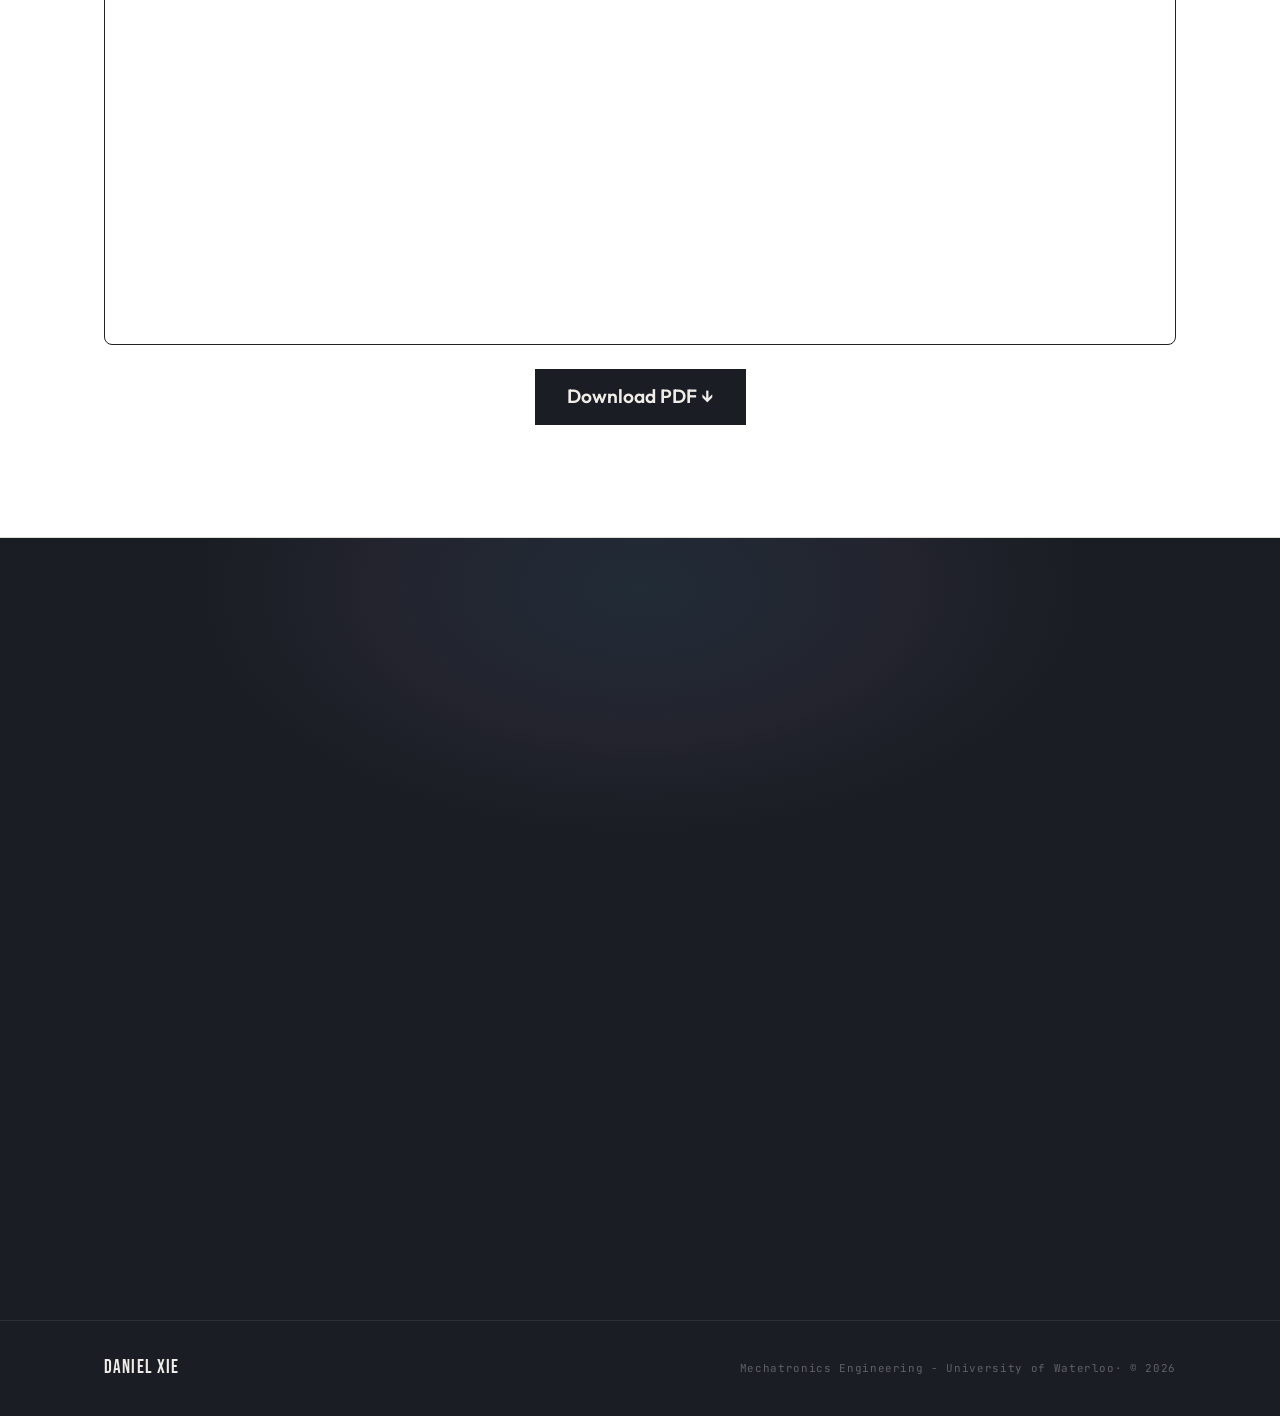
==== commit 8e61d275: "new repai and new project gallery" ====
--- a/index.html
+++ b/index.html
@@ -140,97 +140,62 @@
     <div class="container">
       <div class="stag">03 — Projects</div>
       <h2 class="sh">Selected Work</h2>
-      <div class="proj-list">
-      <div class="proj-item" onclick="location.href='projects/autothaw.html'" style="cursor:pointer;">
-        <div class="proj-body">
-          <div class="proj-top">
-            <span class="proj-num">01</span>
-            <div class="proj-pills"><span>3D-Printing</span><span>ESP32</span><span>C++</span></div>
-          </div>
-          <h3>AutoThaw - Intelligent Driveway Salt Dispenser</h3>
-          <p>ESP32-based automatic driveway salt dispenser, leverages weather API data, custom-built 3D-printed enclosure, and quality electrical design for intelligent salt distribution.</p>
-          <div class="proj-links"><a href="projects/autothaw.html">Learn More! ↗</a></div>
-        </div>
-        <div class="proj-img">
+        <div class="proj-bento">
+
+        <a class="proj-card" style="grid-column:span 6;grid-row:span 2;" href="projects/autothaw.html">
           <img src="autothaw.png" alt="AutoThaw"/>
-        </div>
-      </div>
-
-      <div class="proj-item" onclick="location.href='projects/robotarm.html'" style="cursor:pointer;">
-        <div class="proj-img">
-          <img src="robotarm-hero.png" alt="4-DOF Robotic Arm"/>
-        </div>
-        <div class="proj-body">
-          <div class="proj-top">
-            <span class="proj-num">02</span>
-            <div class="proj-pills"><span>SolidWorks</span><span>CAD</span><span>Mechanical Design</span><span>Kinematics and Dynamics</span></div>
-          </div>
-          <h3>4-DOF High Torque Robotic Arm Model</h3>
-          <p>A 4 degree-of-freedom robotic arm designed from scratch in SolidWorks. Built as a light-positioning platform with internal cable routing, a circular tool-mount flange at the end effector, and removable joint covers for maintenance access.</p>
-          <div class="proj-links"><a href="projects/robotarm.html">Learn More! ↗</a></div>
-        </div>
-      </div>
-
-      <div class="proj-item" onclick="location.href='projects/repai.html'" style="cursor:pointer;">
-        <div class="proj-body">
-          <div class="proj-top">
-            <span class="proj-num">03</span>
-            <div class="proj-pills"><span>Python</span><span>OpenCV</span><span>MediaPipe</span></div>
-          </div>
-          <h3>RepAI - An Intelligent Workout Assistant</h3>
-          <p>An intelligent workout assistant that uses Python, Mediapipe, OpenCV, and YOLOv8 libraries to provide real-time feedback, rep counting, and guidance during various exercise routines.</p>
-          <div class="proj-links"><a href="projects/repai.html">Learn More! ↗</a></div>
-        </div>
-        <div class="proj-img">
-          <img src="repai-hero.jpg" alt="RepAI"/>
-        </div>
-      </div>
-
-      <div class="proj-item" onclick="location.href='projects/aerohacks.html'" style="cursor:pointer;">
-        <div class="proj-img">
+          <div class="proj-card-num">01</div>
+          <div class="proj-card-overlay">
+            <div class="proj-card-title">AutoThaw — Intelligent Driveway Salt Dispenser</div>
+            <div class="proj-card-pills"><span>3D-Printing</span><span>ESP32</span><span>C++</span></div>
+          </div>
+        </a>
+
+        <a class="proj-card" style="grid-column:span 4;grid-row:span 2;" href="projects/robotarm.html">
+          <img src="projects/robotarm-hero.png" alt="4-DOF Robotic Arm"/>
+          <div class="proj-card-num">02</div>
+          <div class="proj-card-overlay">
+            <div class="proj-card-title">4-DOF High Torque Robotic Arm</div>
+            <div class="proj-card-pills"><span>SolidWorks</span><span>CAD</span><span>Kinematics</span></div>
+          </div>
+        </a>
+
+        <a class="proj-card" style="grid-column:span 4;" href="projects/aerohacks.html">
           <img src="aerohacks.jpg" alt="Autonomous Drone Stabilization"/>
-        </div>
-        <div class="proj-body">
-          <div class="proj-top">
-            <span class="proj-num">04</span>
-            <div class="proj-pills"><span>Python</span><span>Computer Vision</span></div>
-          </div>
-          <h3>Autonomous Drone Stabilization</h3>
-          <p>Wrote a real-time vision pipeline processing dual-camera input to calculate drone altitude and drift, streaming live correction commands over TCP to hold a stable 0.5m hover.</p>
-          <div class="proj-links"><a href="projects/aerohacks.html">Learn More! ↗</a></div>
-        </div>
-      </div>
-
-      <div class="proj-item" onclick="location.href='projects/warg.html'" style="cursor:pointer;">
-        <div class="proj-body">
-          <div class="proj-top">
-            <span class="proj-num">05</span>
-            <div class="proj-pills"><span>Python</span><span>MAVLink</span><span>Computer Vision</span></div>
-          </div>
-          <h3>Drone Ground Station (w/ Waterloo Aerial Robotics Group)</h3>
-          <p>Built a multi-process drone ground station for Waterloo Aerial Robotics Group — HSV colour detection in OpenCV, MAVLink heartbeat monitoring, and autonomous yaw/altitude command workers running in parallel with inter-process queue communication.</p>
-          <div class="proj-links"><a href="projects/warg.html">Learn More! ↗</a></div>
-        </div>
-        <div class="proj-img">
-          <img src="warg.jpg" alt="WARG"/>
-        </div>
-      </div>
-
-      <div class="proj-item" onclick="location.href='projects/flexibot.html'" style="cursor:pointer;">
-        <div class="proj-img">
-          <img src="flexibot.png" alt="FlexiBot"/>
-        </div>
-        <div class="proj-body">
-          <div class="proj-top">
-            <span class="proj-num">06</span>
-            <div class="proj-pills"><span>SolidWorks</span><span>FEA</span><span>3D Printing</span><span>Arduino</span></div>
-          </div>
-          <h3>FlexiBot</h3>
-          <p>Wolverine-inspired wearable robot arm built for a children's toy competition. Iterated from hydraulic to Arduino servo to final spring-loaded design, stress-tested with SolidWorks Simulation, and 3D printed in PLA and 6061-T6 aluminum.</p>
-          <div class="proj-links"><a href="projects/flexibot.html">Learn More! ↗</a></div>
-        </div>
-      </div>
-    </div>
+          <div class="proj-card-num">03</div>
+          <div class="proj-card-overlay">
+            <div class="proj-card-title">Autonomous Drone Stabilization</div>
+            <div class="proj-card-pills"><span>Python</span><span>Computer Vision</span></div>
+          </div>
+        </a>
+
+        <a class="proj-card" style="grid-column:span 3;" href="projects/warg.html">
+          <img src="warg.png" alt="WARG Ground Station"/>
+          <div class="proj-card-num">04</div>
+          <div class="proj-card-overlay">
+            <div class="proj-card-title">Drone Ground Station — WARG</div>
+            <div class="proj-card-pills"><span>Python</span><span>MAVLink</span><span>OpenCV</span></div>
+          </div>
+        </a>
+
+        <a class="proj-card" style="grid-column:span 3;grid-row:span 2;" href="projects/repai.html">
+          <img src="repai.jpeg" alt="RepAI"/>
+          <div class="proj-card-num">05</div>
+          <div class="proj-card-overlay">
+            <div class="proj-card-title">RepAI — AI Workout Assistant</div>
+            <div class="proj-card-pills"><span>Python</span><span>YOLOv8</span><span>Flask</span></div>
+          </div>
+        </a>
+
+        <a class="proj-card" style="grid-column:span 7;" href="projects/flexibot.html">
+          <img src="projects/flexibot-img1.png" alt="FlexiBot"/>
+          <div class="proj-card-num">06</div>
+          <div class="proj-card-overlay">
+            <div class="proj-card-title">FlexiBot — Wearable Robot Arm</div>
+            <div class="proj-card-pills"><span>SolidWorks</span><span>FEA</span><span>Arduino</span></div>
+          </div>
+        </a>
+      </div>
   </section>
 
   <section id="engineer">
--- a/style.css
+++ b/style.css
@@ -189,46 +189,71 @@
     var(--white);
 }
 
-.proj-list { display: flex; flex-direction: column; gap: 1.5rem; position: relative; z-index: 1; }
-.proj-item { display: grid; grid-template-columns: 1fr 320px; border: 1px solid var(--border); background: var(--white); border-radius: 4px; overflow: hidden; transition: border-color 0.3s, transform 0.2s, box-shadow 0.2s; border-left: 3px solid var(--accent); }
-.proj-item:nth-child(2) { border-left-color: var(--accent2); }
-.proj-item:nth-child(3) { border-left-color: var(--accent3); }
-.proj-item:nth-child(4) { border-left-color: #c07a2a; }
-.proj-item:hover { transform: translateY(-2px); }
-.proj-item:nth-child(1):hover { border-color: var(--accent);  box-shadow: 0 8px 32px rgba(74,127,165,0.12); }
-.proj-item:nth-child(2):hover { border-color: var(--accent2); box-shadow: 0 8px 32px rgba(122,158,135,0.12); }
-.proj-item:nth-child(3):hover { border-color: var(--accent3); box-shadow: 0 8px 32px rgba(138,121,184,0.12); }
-.proj-item:nth-child(4):hover { border-color: #c07a2a;        box-shadow: 0 8px 32px rgba(192,122,42,0.12); }
-.proj-item:nth-child(even) { grid-template-columns: 320px 1fr; }
-.proj-item:nth-child(even) .proj-img { order: -1; border-left: none; border-right: 1px solid var(--border); }
-.proj-body { padding: 2rem 2.25rem; display: flex; flex-direction: column; justify-content: center; }
-.proj-top { display: flex; align-items: center; justify-content: space-between; margin-bottom: 0.75rem; }
-.proj-num { font-family: var(--fd); font-size: 2.5rem; color: var(--border); line-height: 1; transition: color 0.3s; }
-.proj-item:nth-child(1):hover .proj-num { color: var(--accent); }
-.proj-item:nth-child(2):hover .proj-num { color: var(--accent2); }
-.proj-item:nth-child(3):hover .proj-num { color: var(--accent3); }
-.proj-item:nth-child(4):hover .proj-num { color: #c07a2a; }
-.proj-pills { display: flex; flex-wrap: wrap; gap: 0.4rem; }
-.proj-pills span { font-family: var(--fmono); font-size: 0.65rem; padding: 0.2rem 0.55rem; letter-spacing: 0.06em; text-transform: uppercase; border: 1px solid; }
-.proj-item:nth-child(1) .proj-pills span { color: var(--accent);  border-color: rgba(74,127,165,0.3);  background: rgba(74,127,165,0.05); }
-.proj-item:nth-child(2) .proj-pills span { color: var(--accent2); border-color: rgba(122,158,135,0.3); background: rgba(122,158,135,0.05); }
-.proj-item:nth-child(3) .proj-pills span { color: var(--accent3); border-color: rgba(138,121,184,0.3); background: rgba(138,121,184,0.05); }
-.proj-item:nth-child(4) .proj-pills span { color: #c07a2a;        border-color: rgba(192,122,42,0.3);  background: rgba(192,122,42,0.05); }
-.proj-body h3 { font-family: var(--fd); font-size: 1.8rem; letter-spacing: 0.04em; margin-bottom: 0.6rem; line-height: 1.1; color: var(--text); }
-.proj-body p { color: var(--muted); font-size: 0.95rem; line-height: 1.7; margin-bottom: 1.25rem; flex: 1; }
-.proj-links { display: flex; gap: 1.25rem; margin-top: auto; }
-.proj-links a { font-family: var(--fmono); font-size: 0.75rem; color: var(--muted); letter-spacing: 0.06em; border-bottom: 1px solid var(--border); padding-bottom: 2px; transition: color 0.2s, border-color 0.2s; }
-.proj-item:nth-child(1) .proj-links a:hover { color: var(--accent);  border-color: var(--accent); }
-.proj-item:nth-child(2) .proj-links a:hover { color: var(--accent2); border-color: var(--accent2); }
-.proj-item:nth-child(3) .proj-links a:hover { color: var(--accent3); border-color: var(--accent3); }
-.proj-item:nth-child(4) .proj-links a:hover { color: #c07a2a;        border-color: #c07a2a; }
-.proj-img { position: relative; overflow: hidden; background: var(--bg); border-left: 1px solid var(--border); min-height: 260px; display: flex; align-items: center; justify-content: center; }
-.proj-img img { width: 100%; height: 100%; object-fit: cover; display: block; position: absolute; inset: 0; transition: transform 0.4s ease; }
-.proj-item:hover .proj-img img { transform: scale(1.04); }
-
-@media (max-width: 700px) {
-  .proj-item, .proj-item:nth-child(even) { grid-template-columns: 1fr; }
-  .proj-img { min-height: 200px; order: 0 !important; border-left: none !important; border-right: none !important; border-bottom: 1px solid var(--border); }
+.proj-bento {
+  display: grid;
+  grid-template-columns: repeat(10, 1fr);
+  grid-auto-rows: 280px;
+  gap: 8px;
+  position: relative; z-index: 1;
+}
+.proj-card {
+  position: relative; overflow: hidden;
+  cursor: pointer; border-radius: 4px;
+  background: var(--bg); text-decoration: none;
+}
+.proj-card.wide  { grid-column: span 2; }
+.proj-card.tall  { grid-row: span 2; }
+.proj-card.big   { grid-column: span 2; grid-row: span 2; }
+.proj-card img {
+  width: 100%; height: 100%;
+  object-fit: cover; display: block;
+  transition: transform 0.5s ease;
+}
+.proj-card:hover img { transform: scale(1.05); }
+.proj-card-overlay {
+  position: absolute; inset: 0;
+  background: linear-gradient(to top, rgba(0,0,0,0.82) 0%, rgba(0,0,0,0.3) 45%, transparent 100%);
+  opacity: 0; transition: opacity 0.3s;
+  display: flex; flex-direction: column;
+  justify-content: flex-end; padding: 1.5rem;
+}
+.proj-card:hover .proj-card-overlay { opacity: 1; }
+.proj-card-num {
+  position: absolute; top: 14px; left: 16px;
+  font-family: var(--fmono); font-size: 0.62rem;
+  color: rgba(255,255,255,0.5); letter-spacing: 0.12em;
+  text-transform: uppercase;
+}
+.proj-card-title {
+  font-family: var(--fd);
+  font-size: clamp(1.1rem, 2vw, 1.6rem);
+  color: white; line-height: 1.1;
+  letter-spacing: 0.03em; margin-bottom: 0.5rem;
+  transform: translateY(8px); transition: transform 0.3s;
+}
+.proj-card:hover .proj-card-title { transform: translateY(0); }
+.proj-card-pills {
+  display: flex; flex-wrap: wrap; gap: 5px;
+  transform: translateY(8px); opacity: 0;
+  transition: transform 0.3s 0.05s, opacity 0.3s 0.05s;
+}
+.proj-card:hover .proj-card-pills { transform: translateY(0); opacity: 1; }
+.proj-card-pills span {
+  font-family: var(--fmono); font-size: 0.58rem;
+  padding: 2px 8px; letter-spacing: 0.07em;
+  text-transform: uppercase;
+  background: rgba(255,255,255,0.12);
+  border: 1px solid rgba(255,255,255,0.2);
+  color: rgba(255,255,255,0.85); border-radius: 2px;
+}
+@media (max-width: 900px) {
+  .proj-bento { grid-template-columns: repeat(2, 1fr); grid-auto-rows: 240px; }
+  .proj-card.wide { grid-column: span 2; }
+}
+@media (max-width: 600px) {
+  .proj-bento { grid-template-columns: 1fr; grid-auto-rows: 220px; }
+  .proj-card.wide, .proj-card.tall { grid-column: span 1; grid-row: span 1; }
+  .proj-card-overlay { opacity: 1; }
 }
 
 /* ENGINEER */
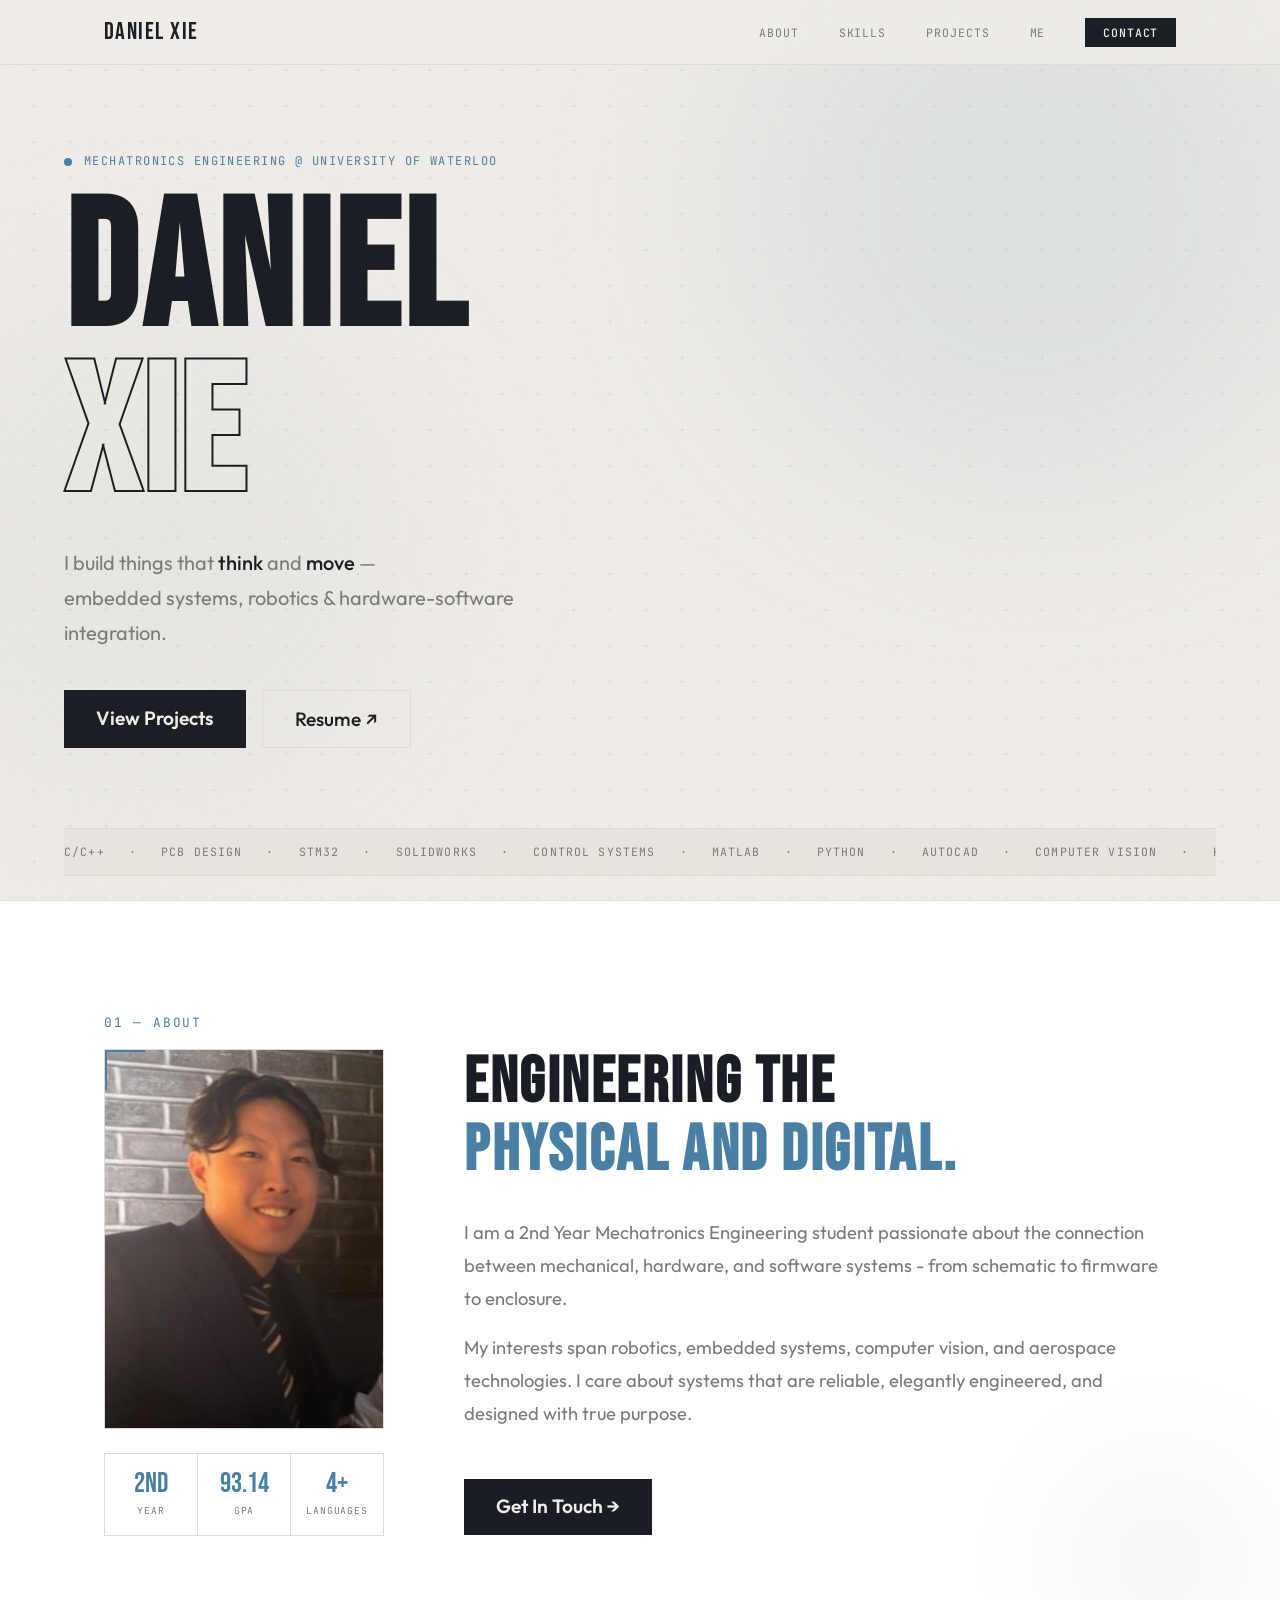
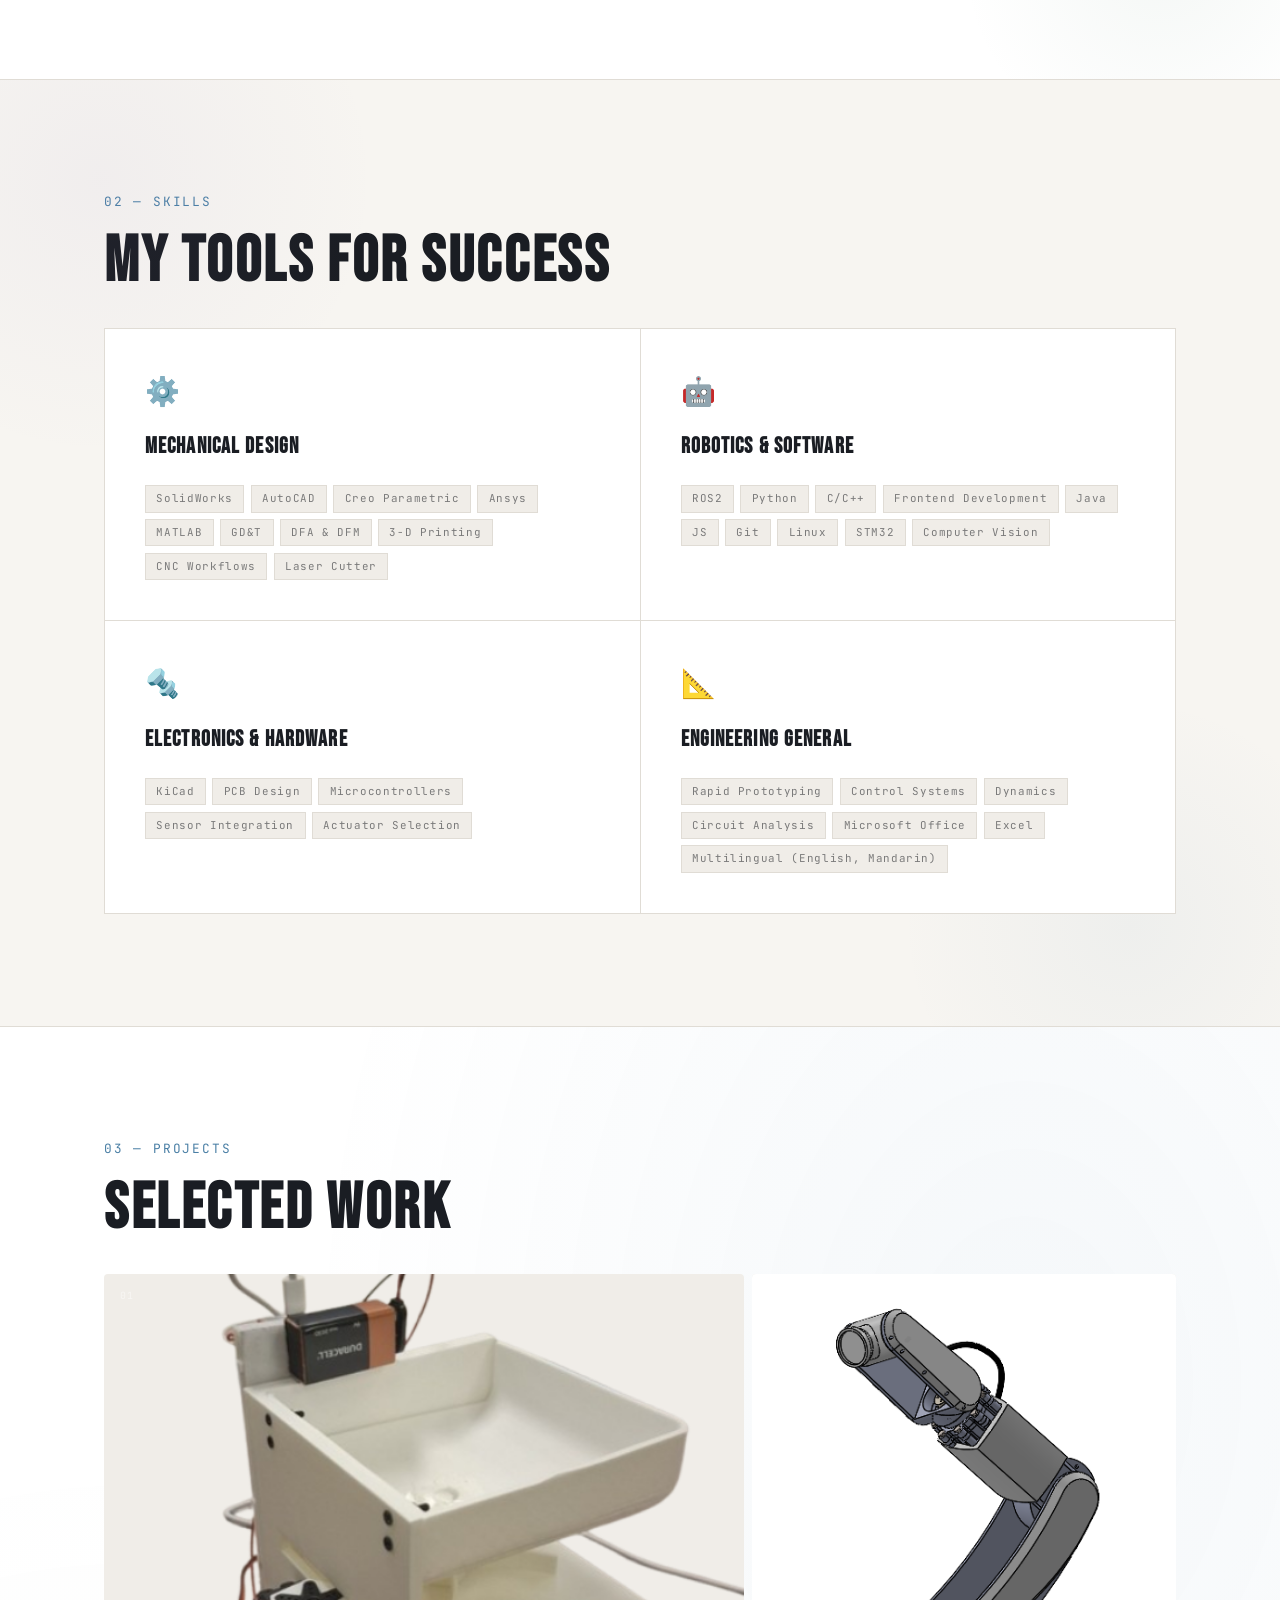
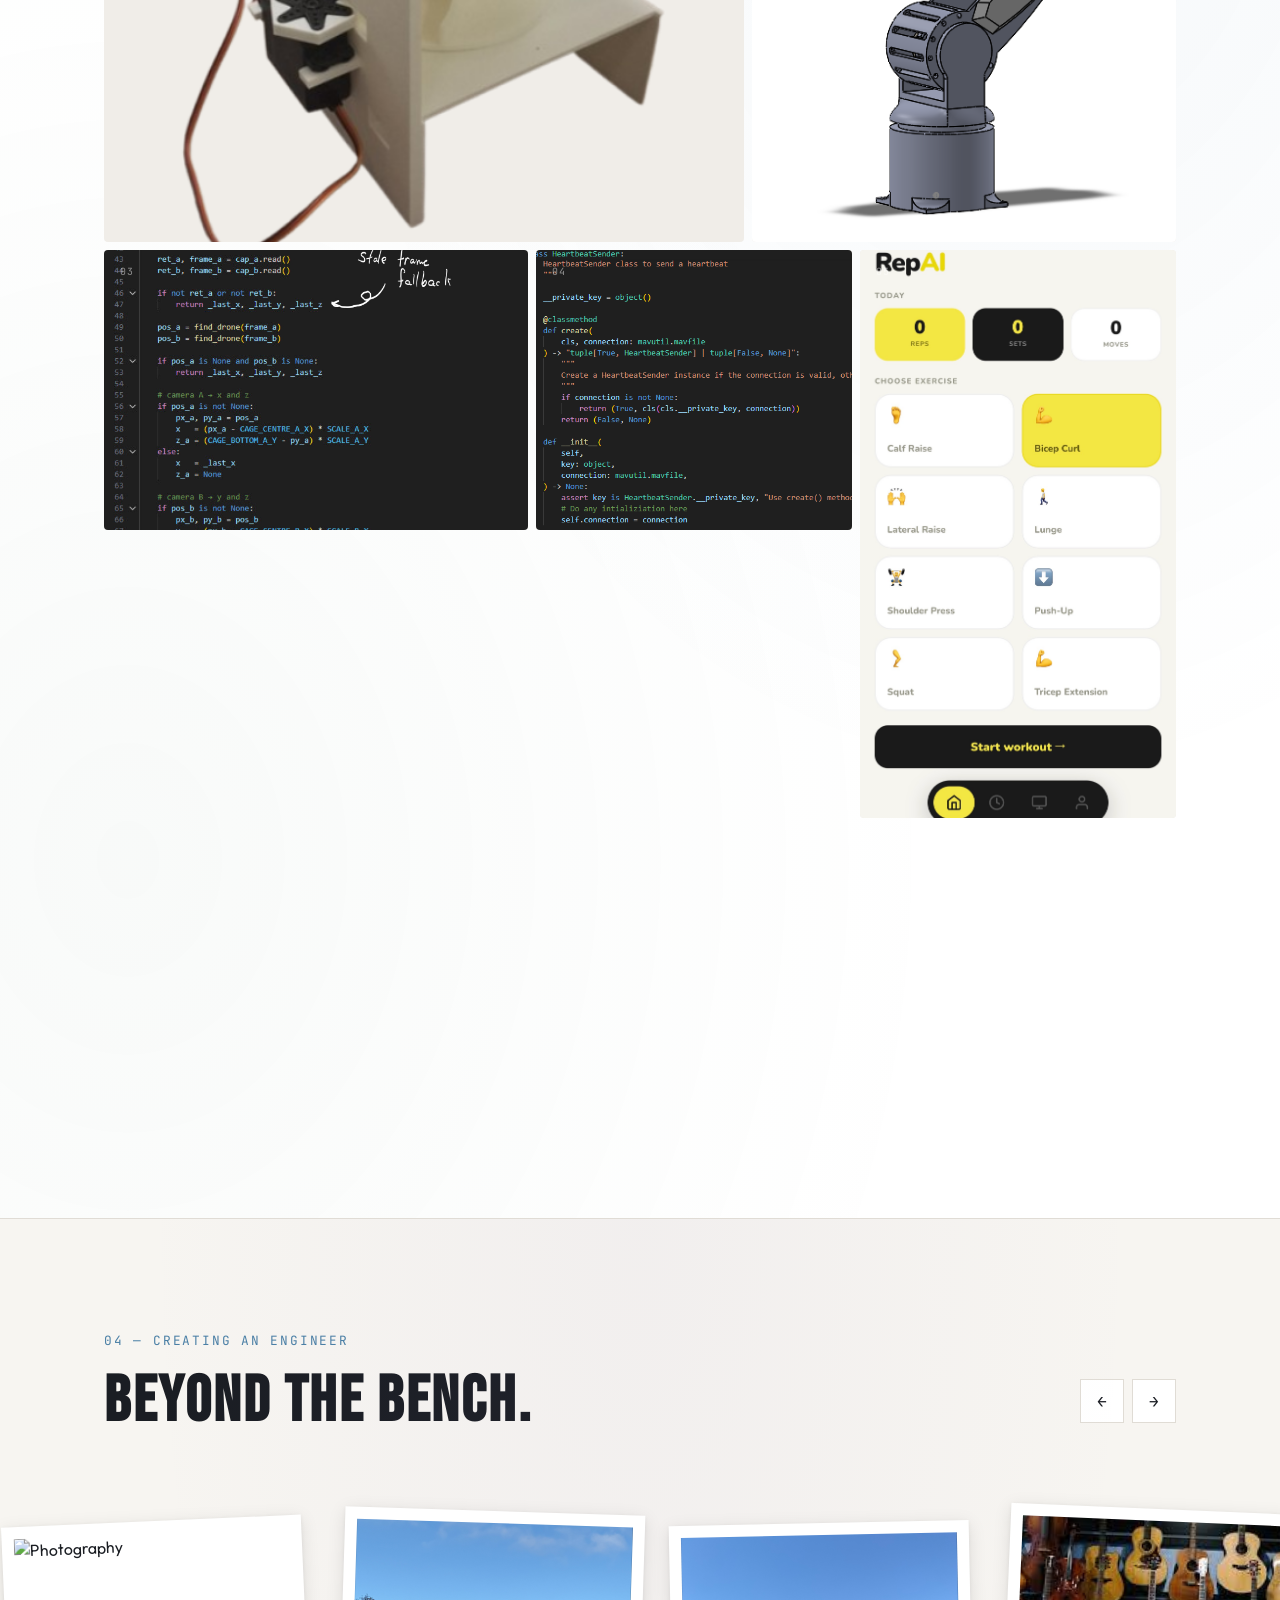
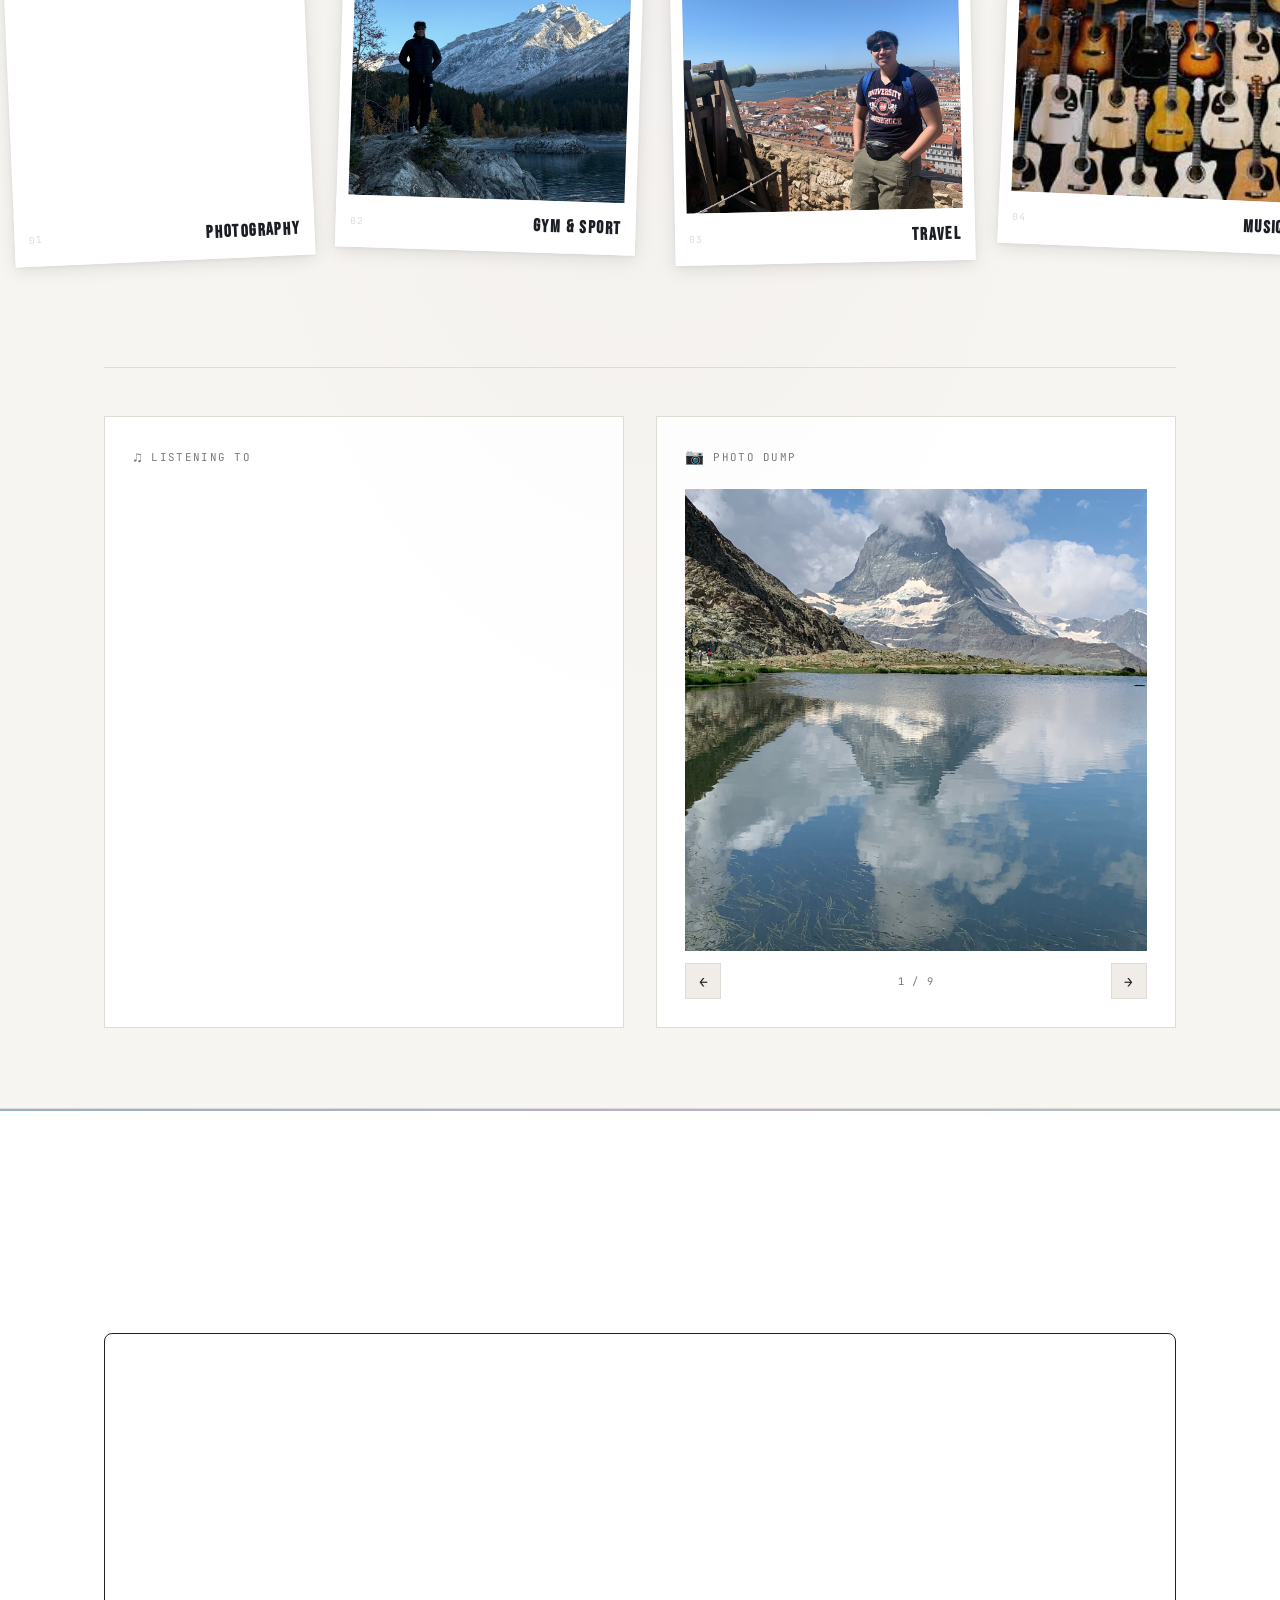
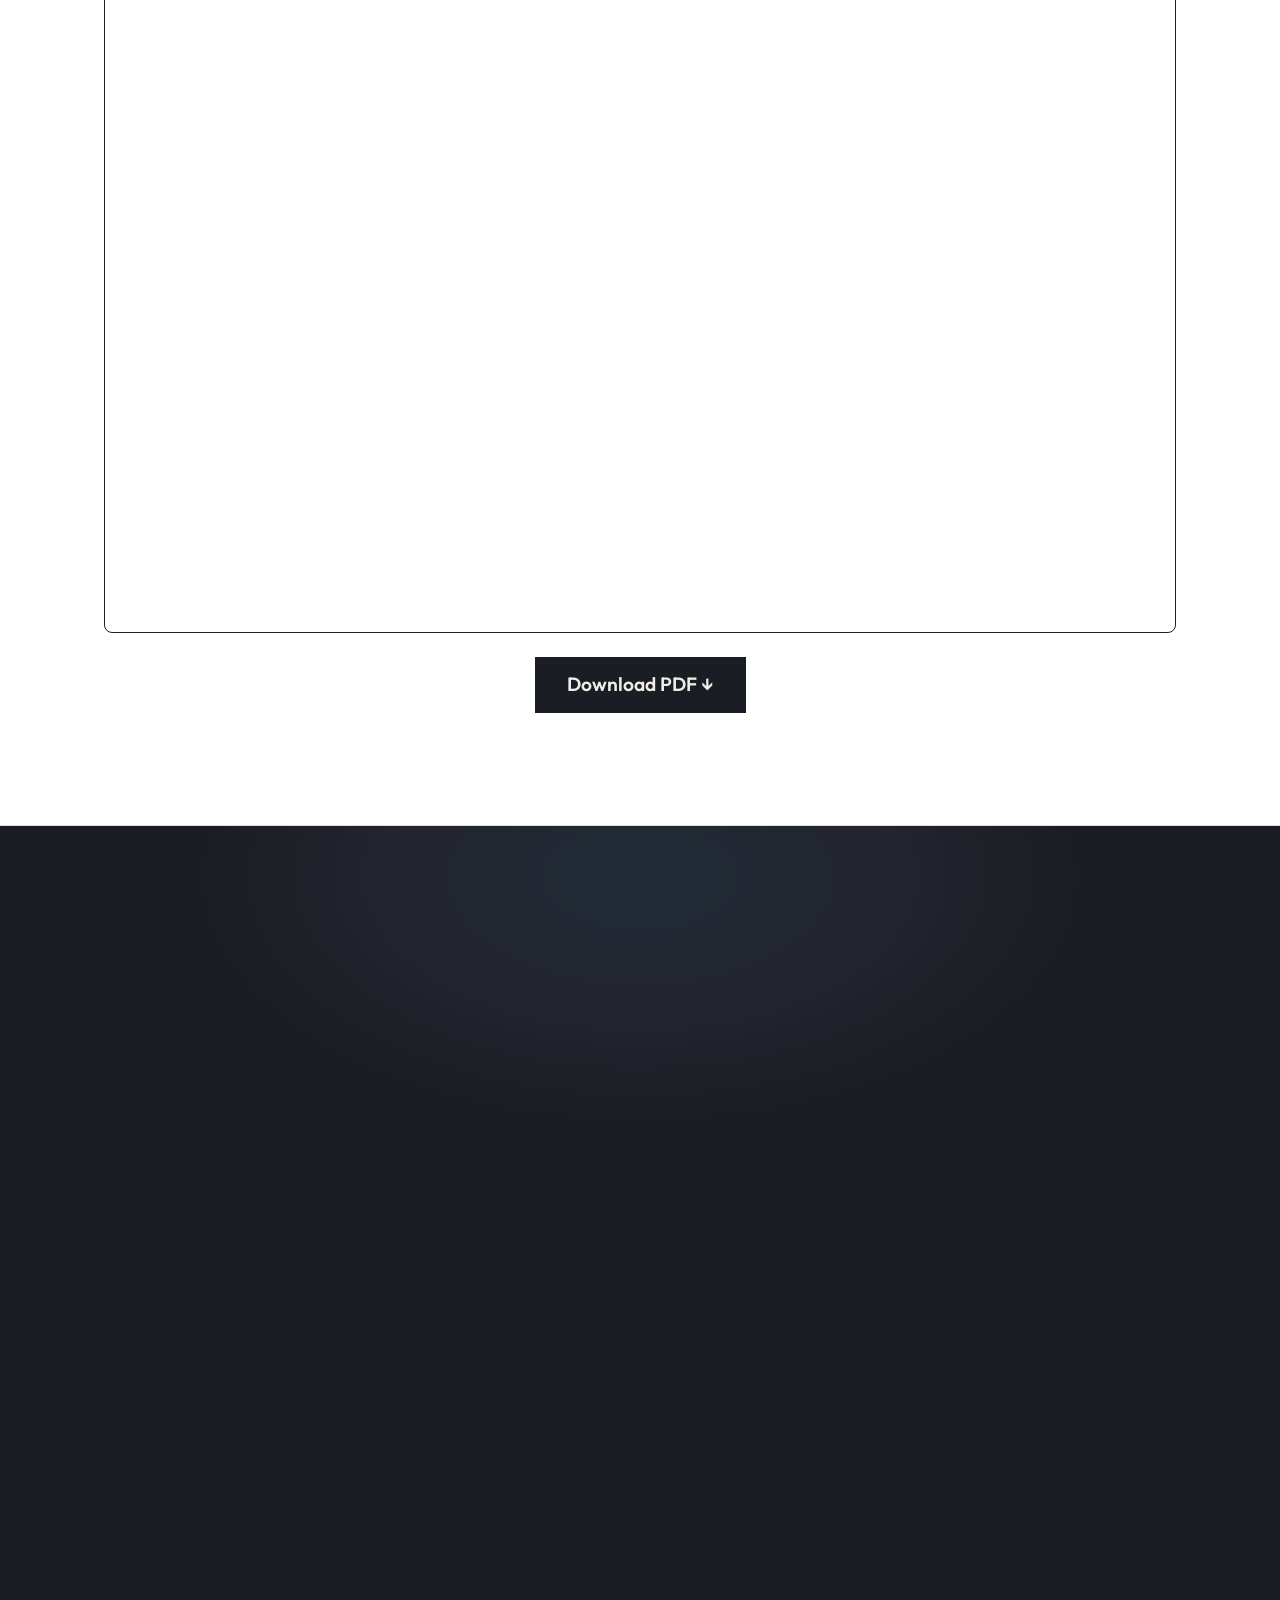
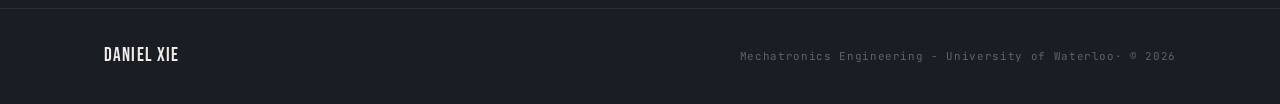
==== commit 4f0734be: "new" ====
--- a/index.html
+++ b/index.html
@@ -195,6 +195,15 @@
             <div class="proj-card-pills"><span>SolidWorks</span><span>FEA</span><span>Arduino</span></div>
           </div>
         </a>
+        <a class="proj-card building-wip" style="grid-column:span 5;" href="#">
+          <div class="wip-bg"></div>
+          <div class="proj-card-num">07</div>
+          <div class="wip-badge"><span class="wip-dot"></span>In Progress</div>
+          <div class="proj-card-overlay">
+            <div class="proj-card-title">OmniSight — Industrial Safety Vision System</div>
+            <div class="proj-card-pills"><span>YOLOv8</span><span>Python</span><span>WebSockets</span><span>Arduino</span><span>Computer Vision</span></div>
+          </div>
+        </a>
       </div>
   </section>
 
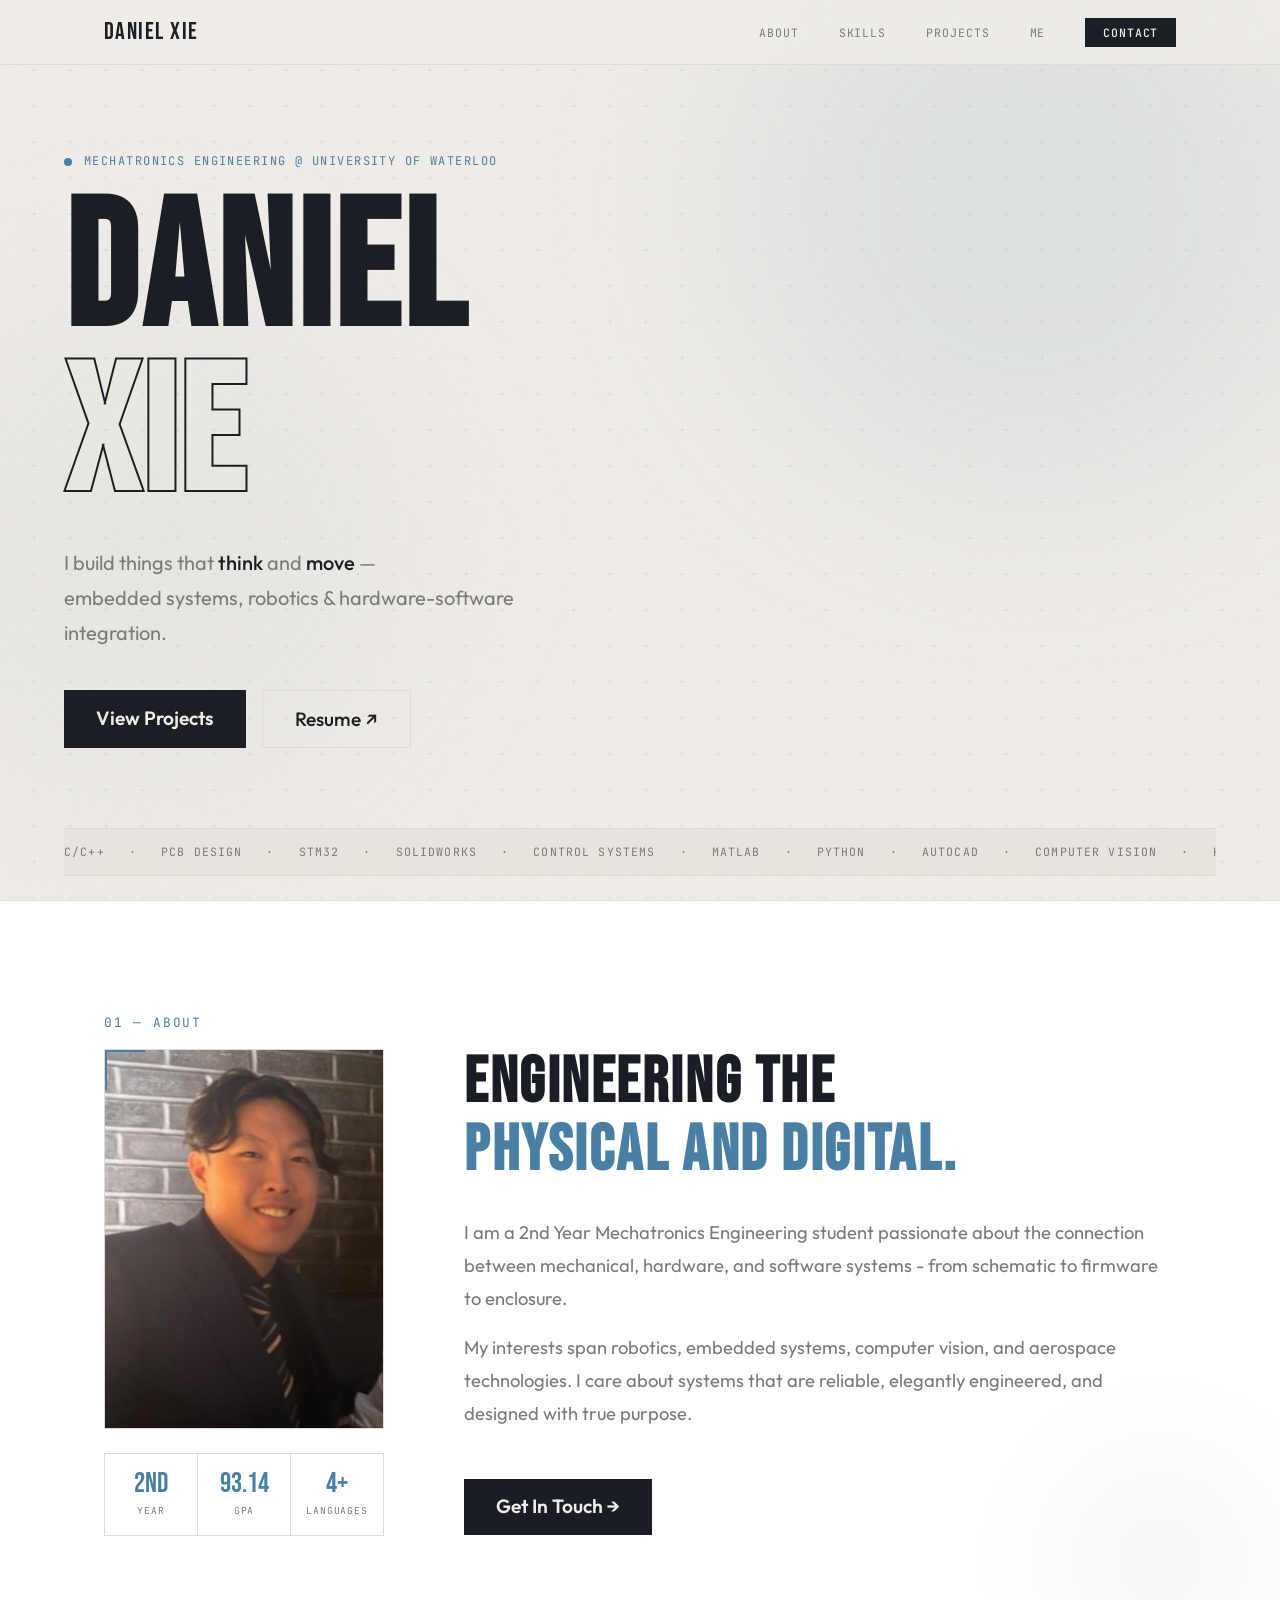
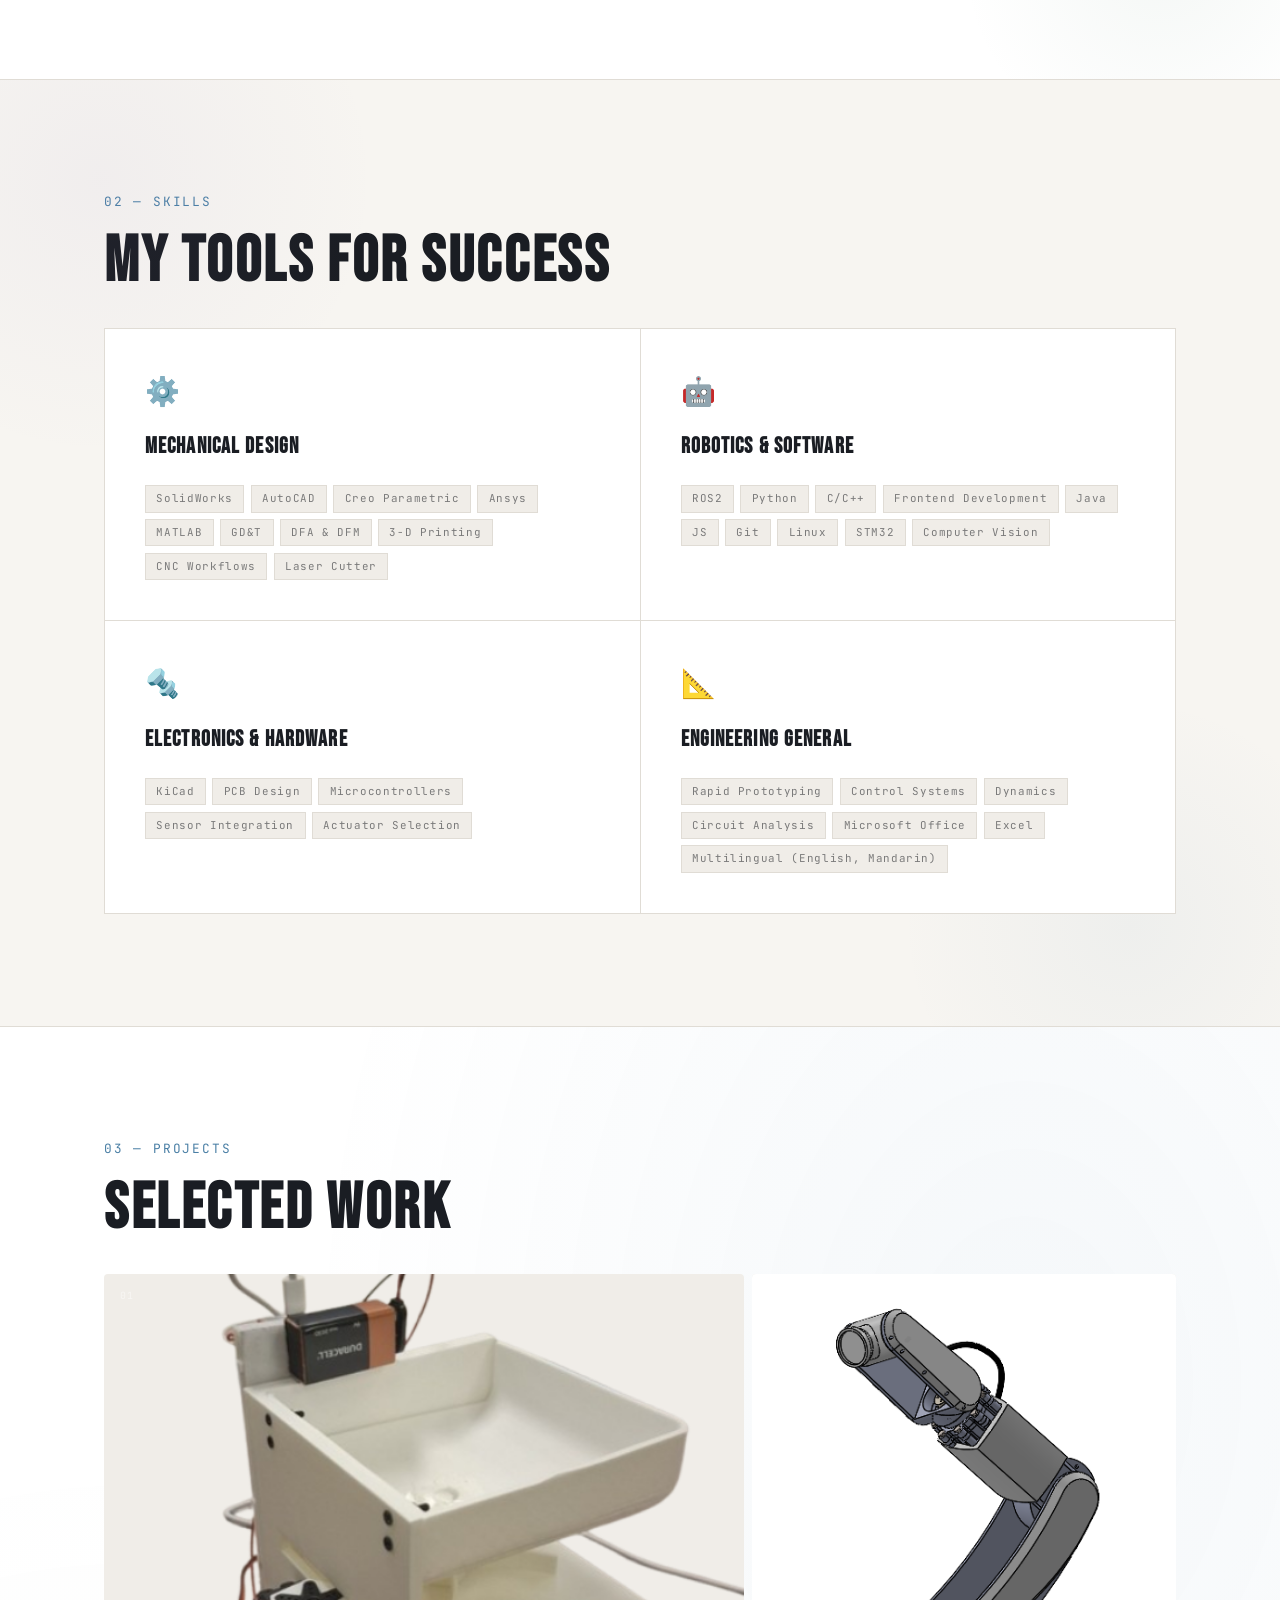
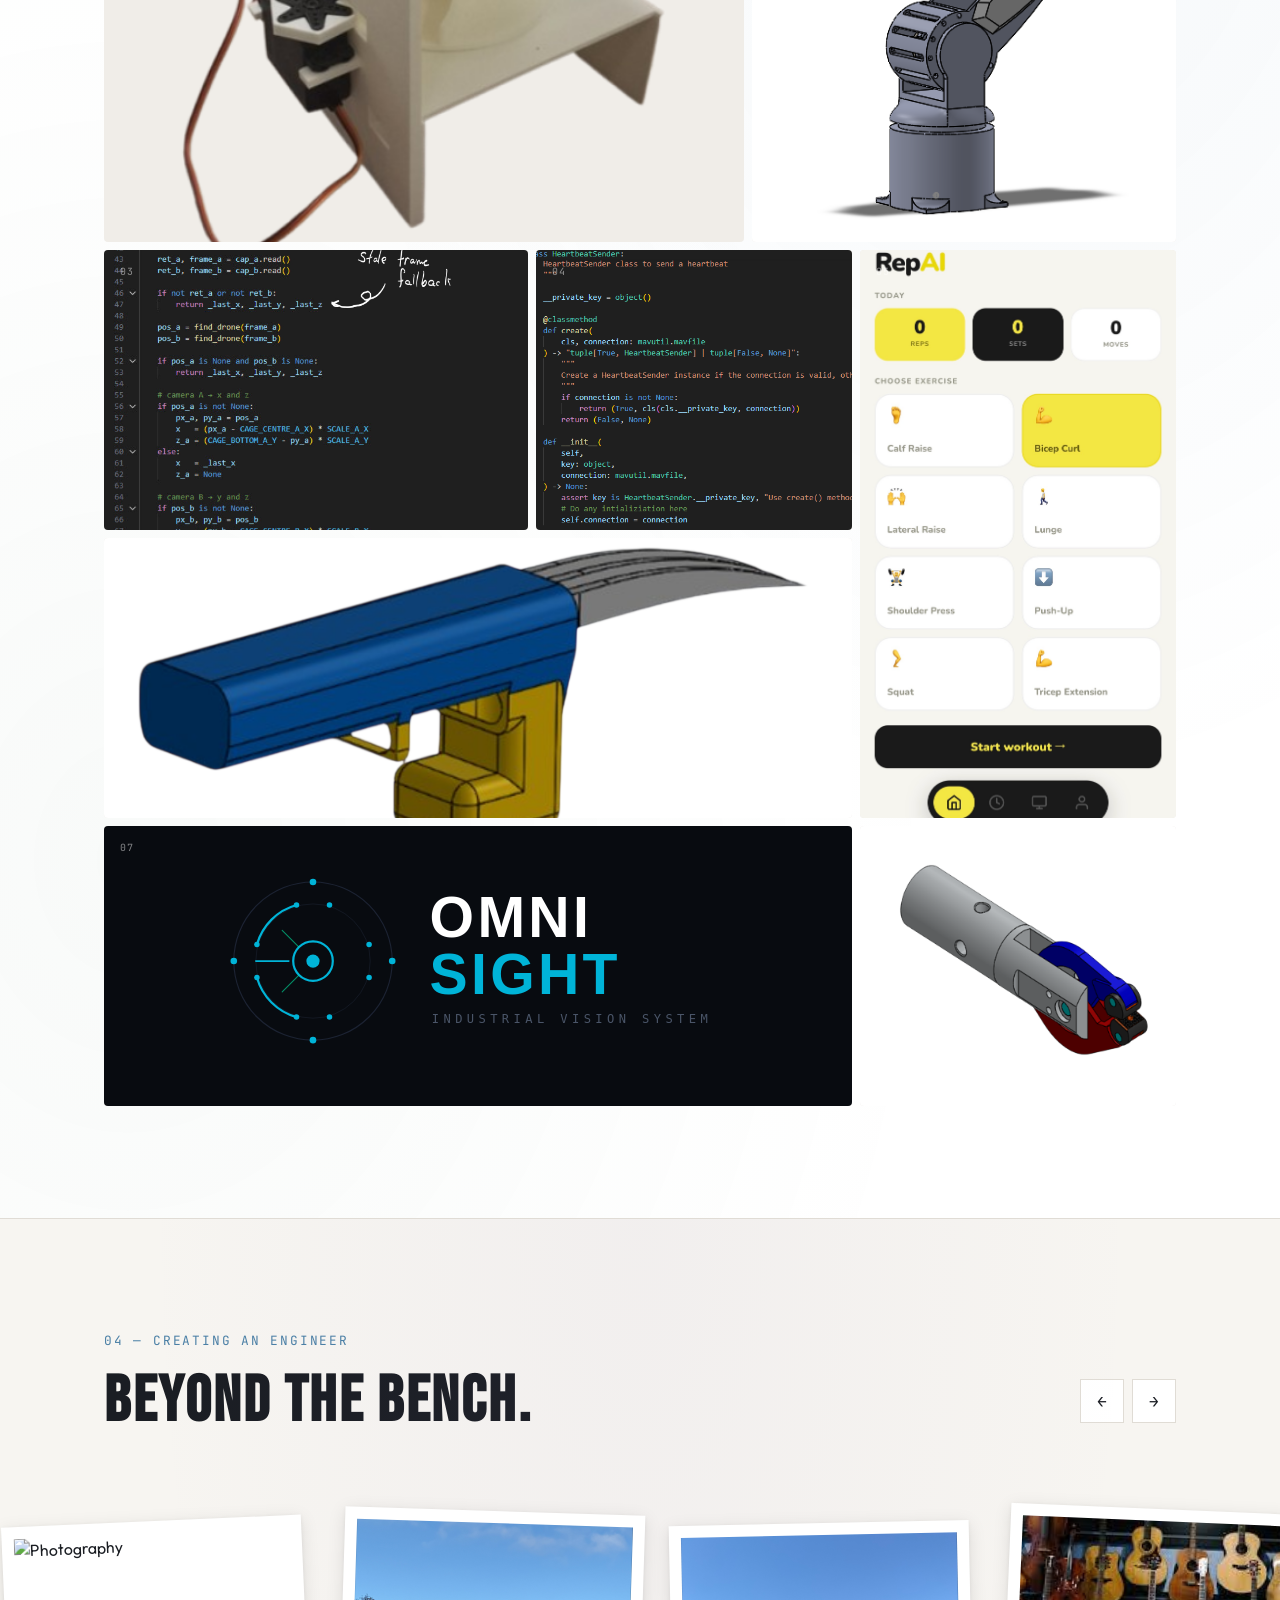
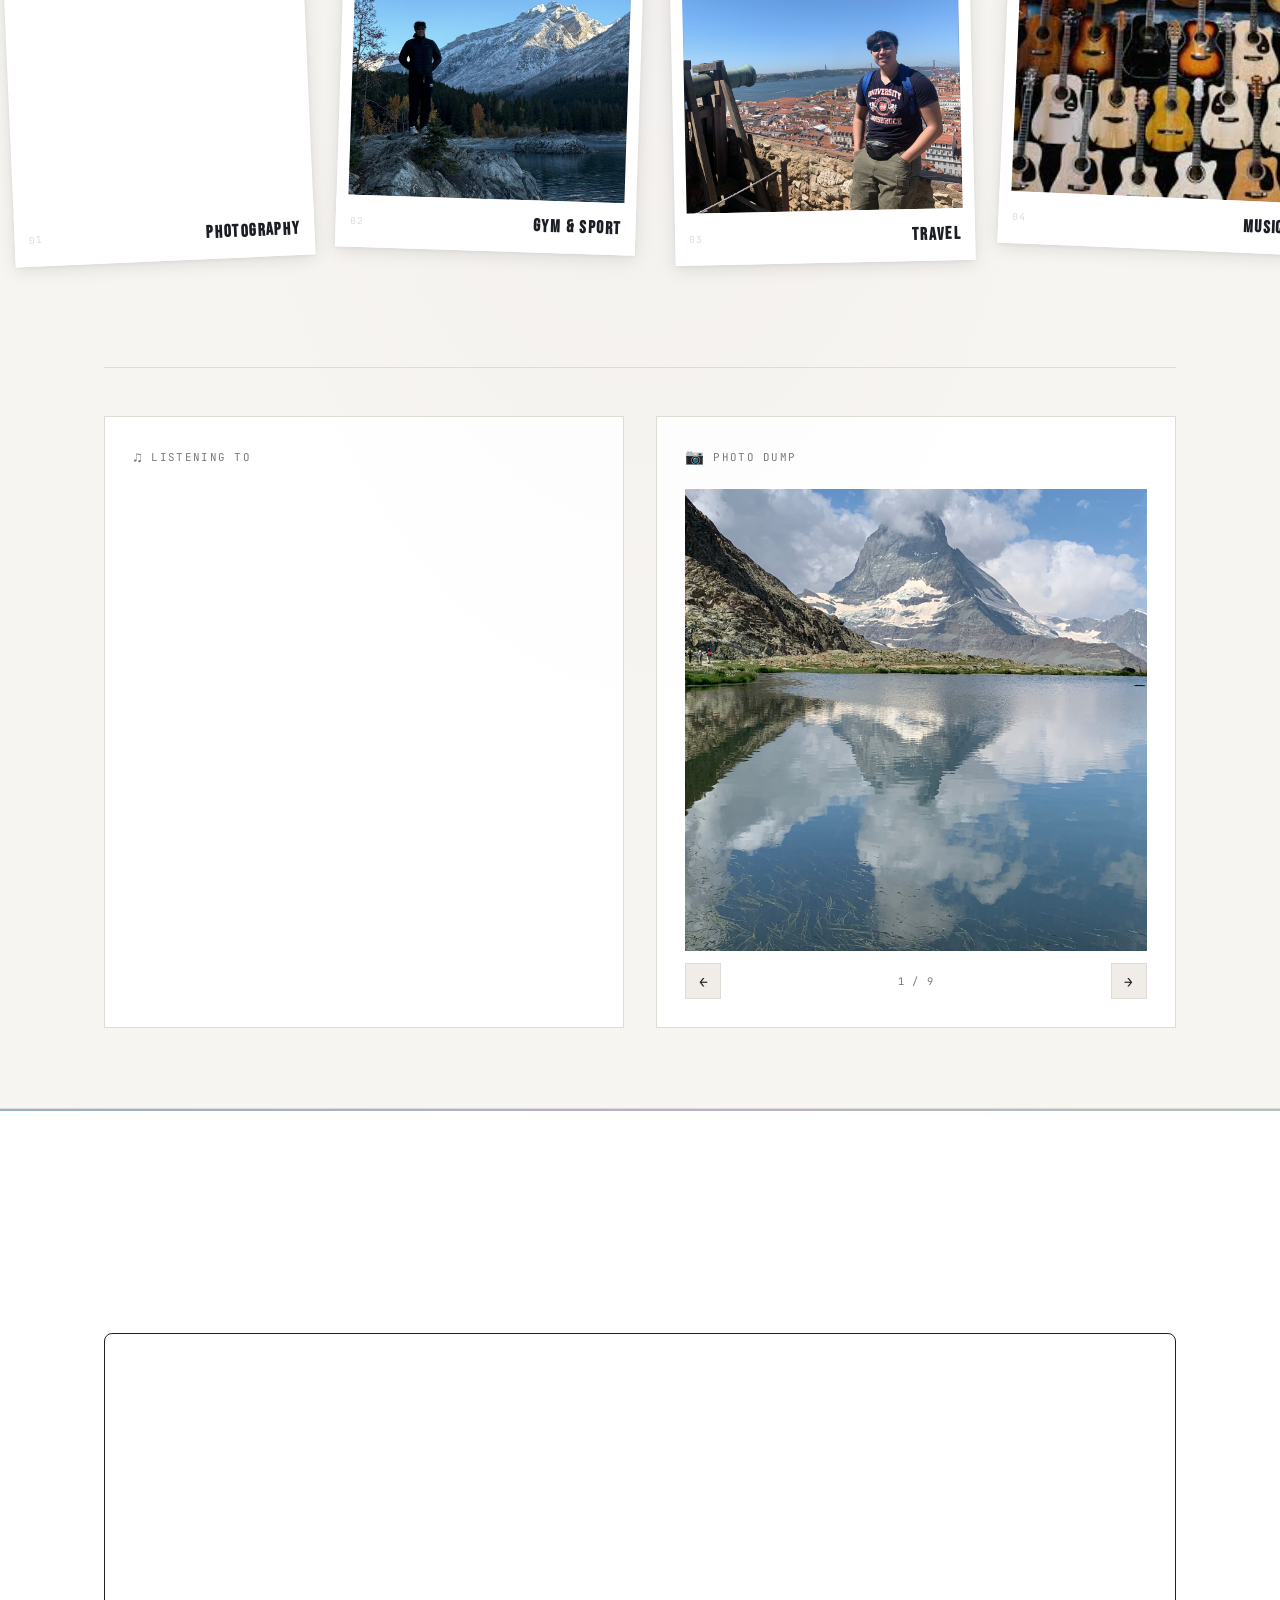
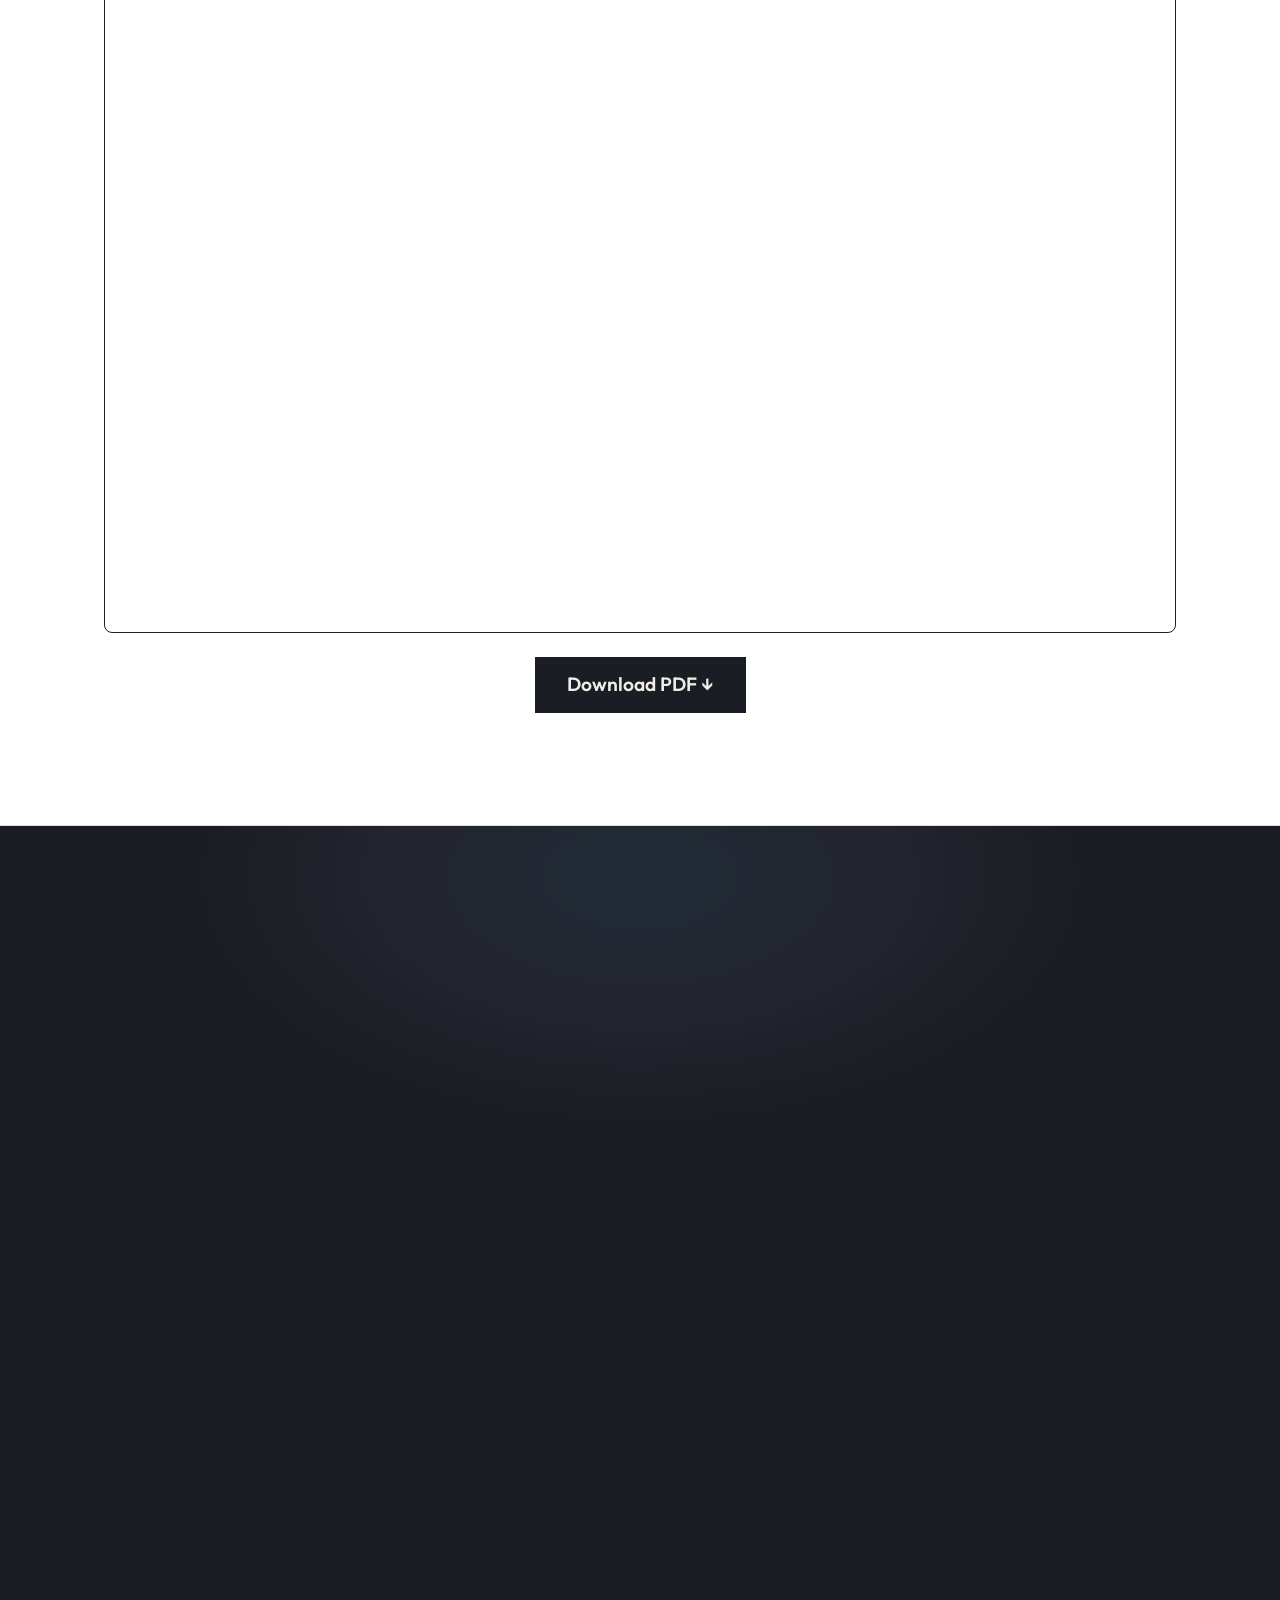
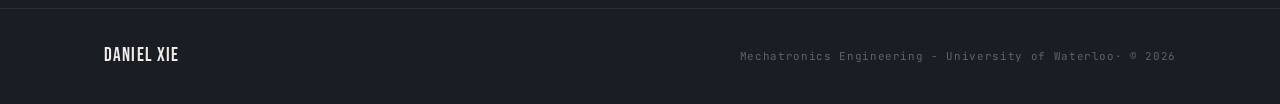
==== commit fb119ec5: "new sections" ====
--- a/index.html
+++ b/index.html
@@ -186,22 +186,30 @@
             <div class="proj-card-pills"><span>Python</span><span>YOLOv8</span><span>Flask</span></div>
           </div>
         </a>
-
         <a class="proj-card" style="grid-column:span 7;" href="projects/flexibot.html">
-          <img src="projects/flexibot-img1.png" alt="FlexiBot"/>
+          <img src="flexibot.png" alt="FlexiBot"/>
           <div class="proj-card-num">06</div>
           <div class="proj-card-overlay">
             <div class="proj-card-title">FlexiBot — Wearable Robot Arm</div>
             <div class="proj-card-pills"><span>SolidWorks</span><span>FEA</span><span>Arduino</span></div>
           </div>
         </a>
-        <a class="proj-card building-wip" style="grid-column:span 5;" href="#">
+        <a class="proj-card building-wip" style="grid-column:span 7;" href="#">
+          <img src="omnisight_logo.svg" alt="OmniSight"/>
           <div class="wip-bg"></div>
           <div class="proj-card-num">07</div>
           <div class="wip-badge"><span class="wip-dot"></span>In Progress</div>
           <div class="proj-card-overlay">
-            <div class="proj-card-title">OmniSight — Industrial Safety Vision System</div>
+            <div class="proj-card-title">OmniSight — Industrial Safety Vision System (In Progress)</div>
             <div class="proj-card-pills"><span>YOLOv8</span><span>Python</span><span>WebSockets</span><span>Arduino</span><span>Computer Vision</span></div>
+          </div>
+        </a>
+        <a class="proj-card" style="grid-column:span 3;" href="#">
+          <img src="cswa.png" alt="CSWA"/>
+          <div class="proj-card-num">08</div>
+          <div class="proj-card-overlay">
+            <div class="proj-card-title">CSWA — Certified SolidWorks Associate</div>
+            <div class="proj-card-pills"><span>100% Exam Score</span><span>SolidWorks Workflows</span></div>
           </div>
         </a>
       </div>
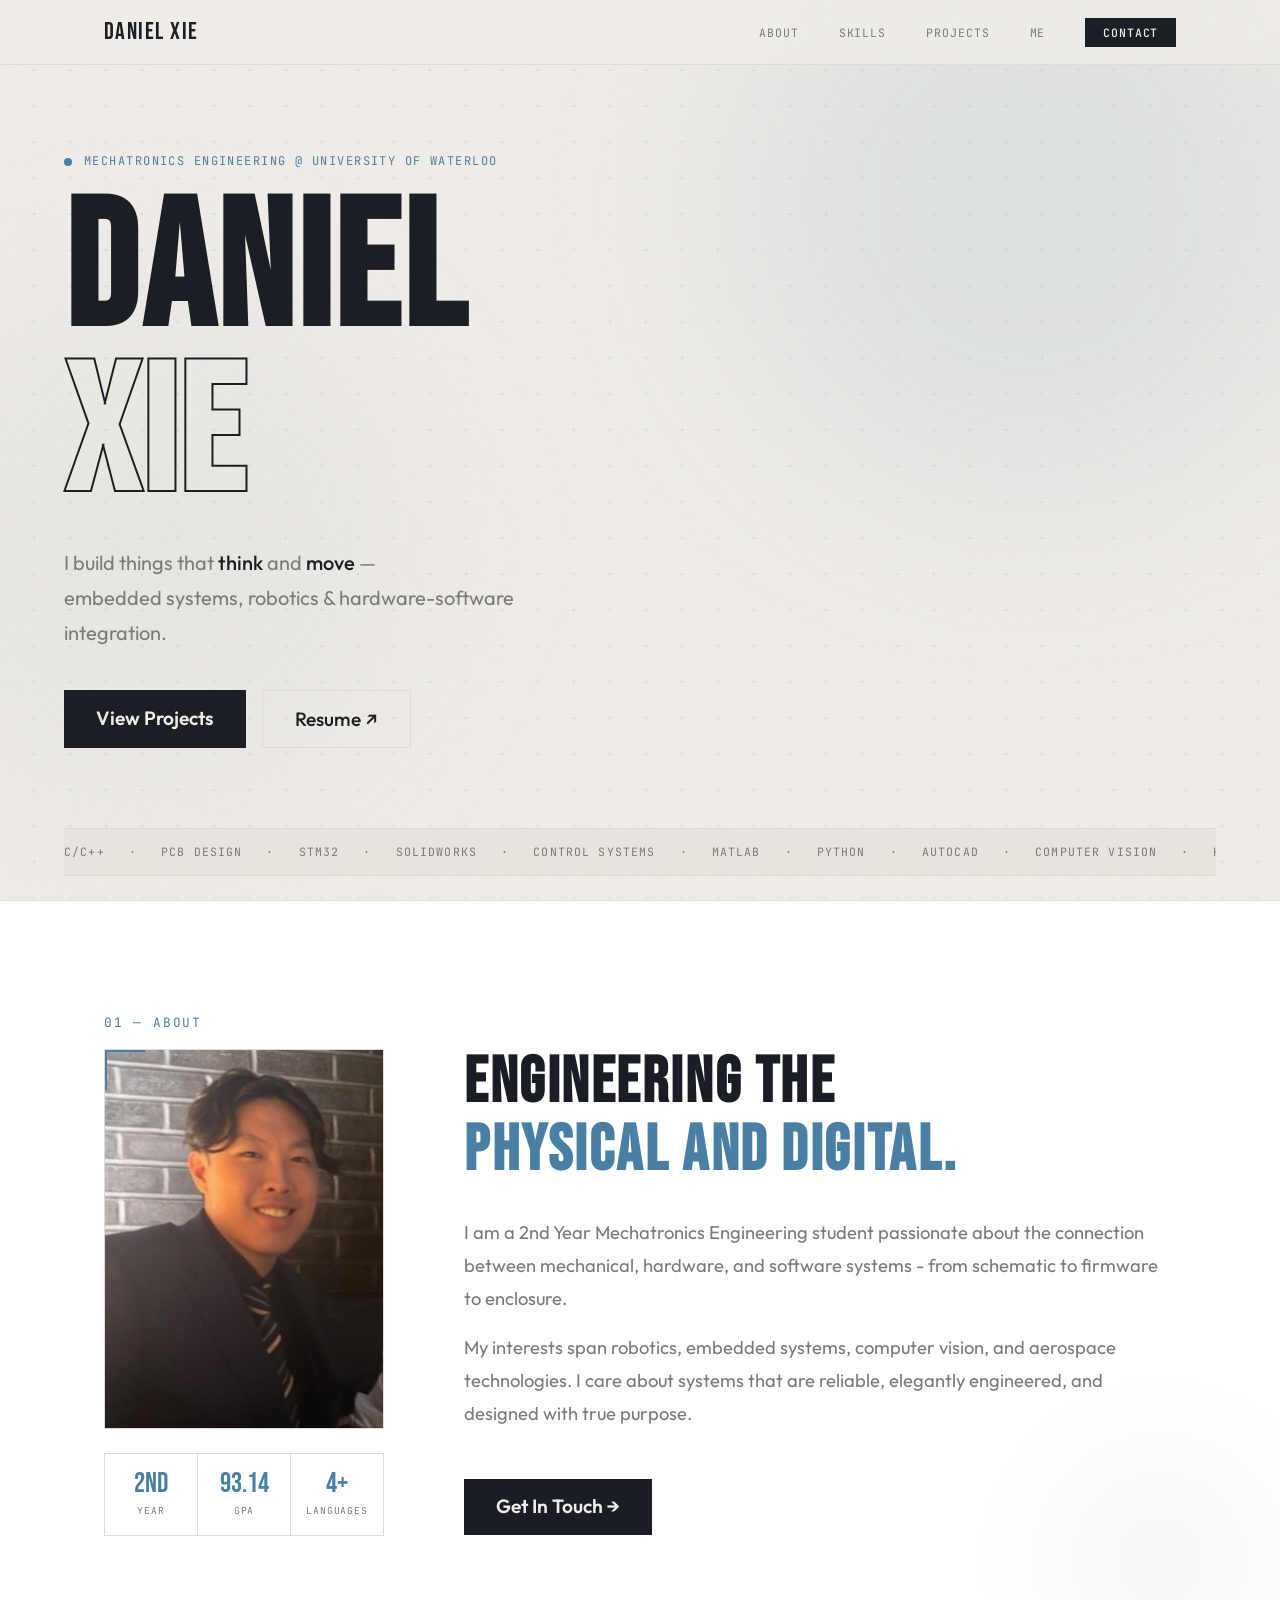
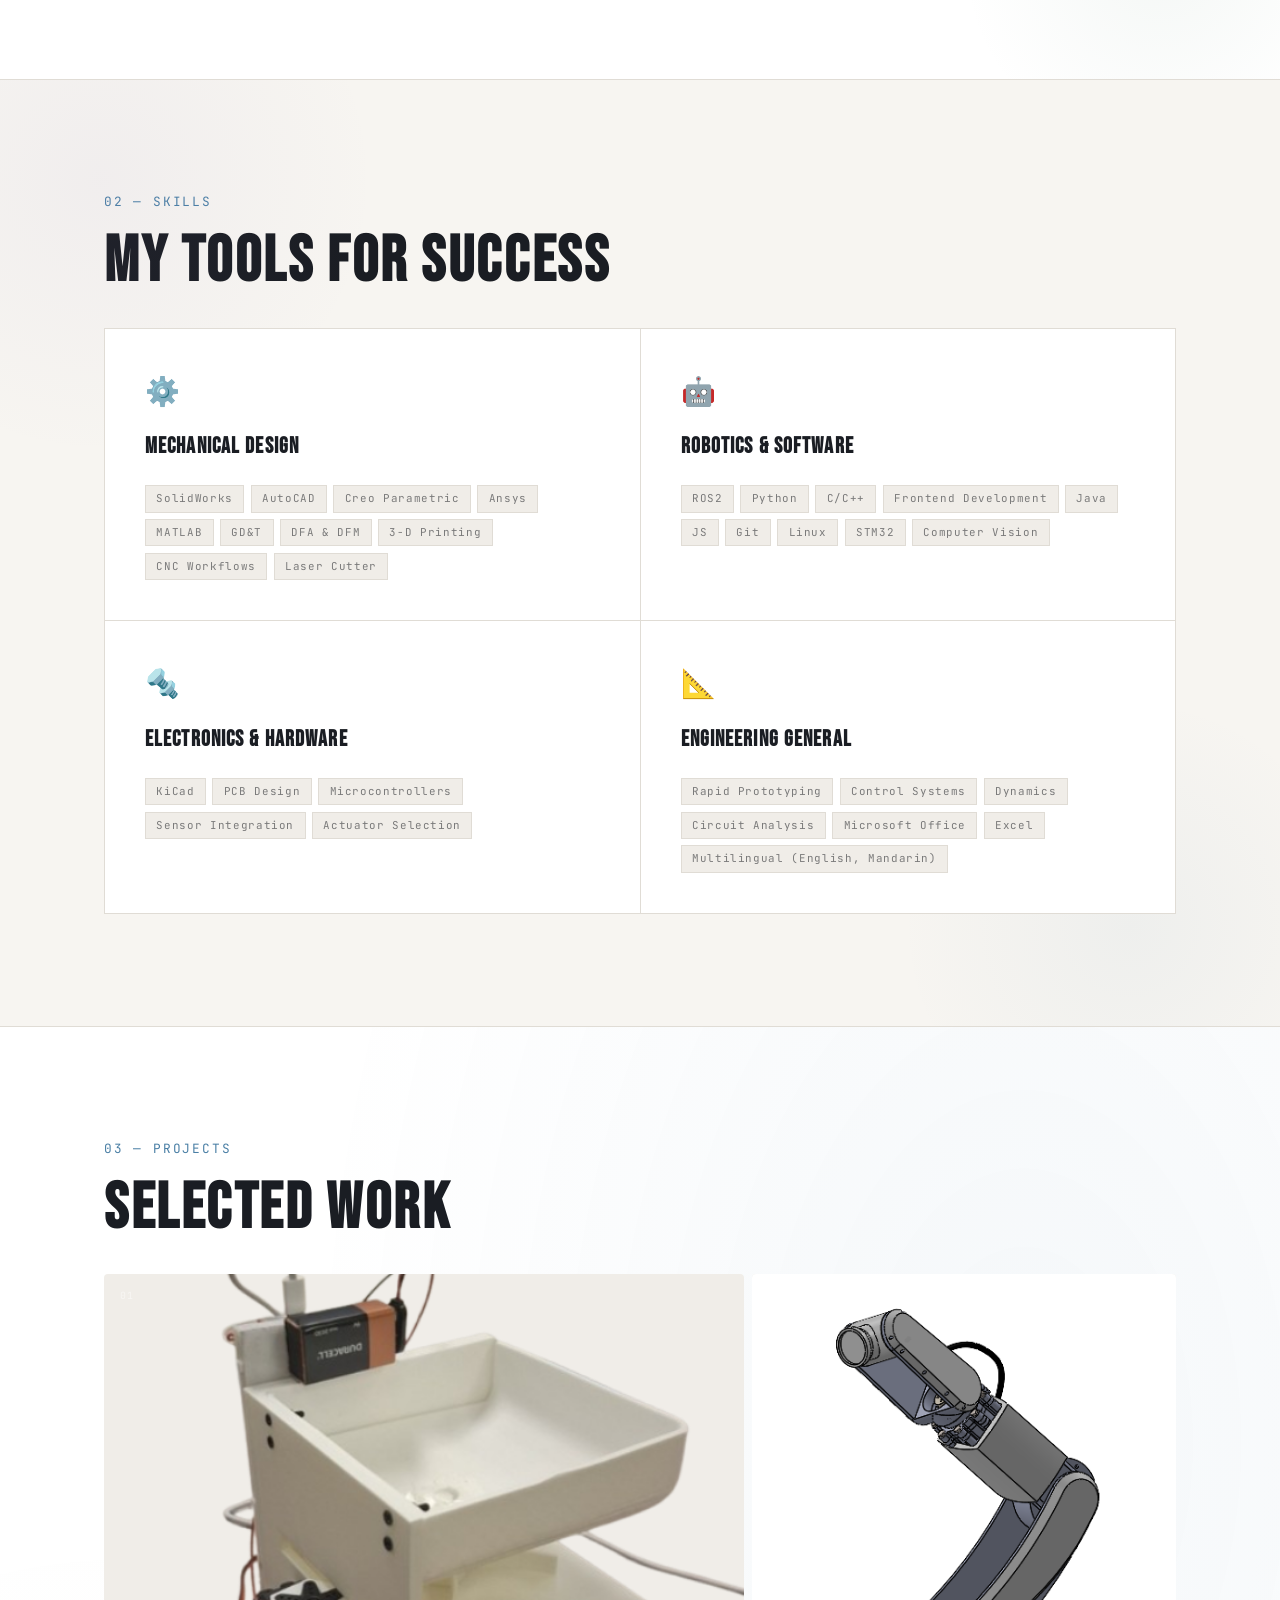
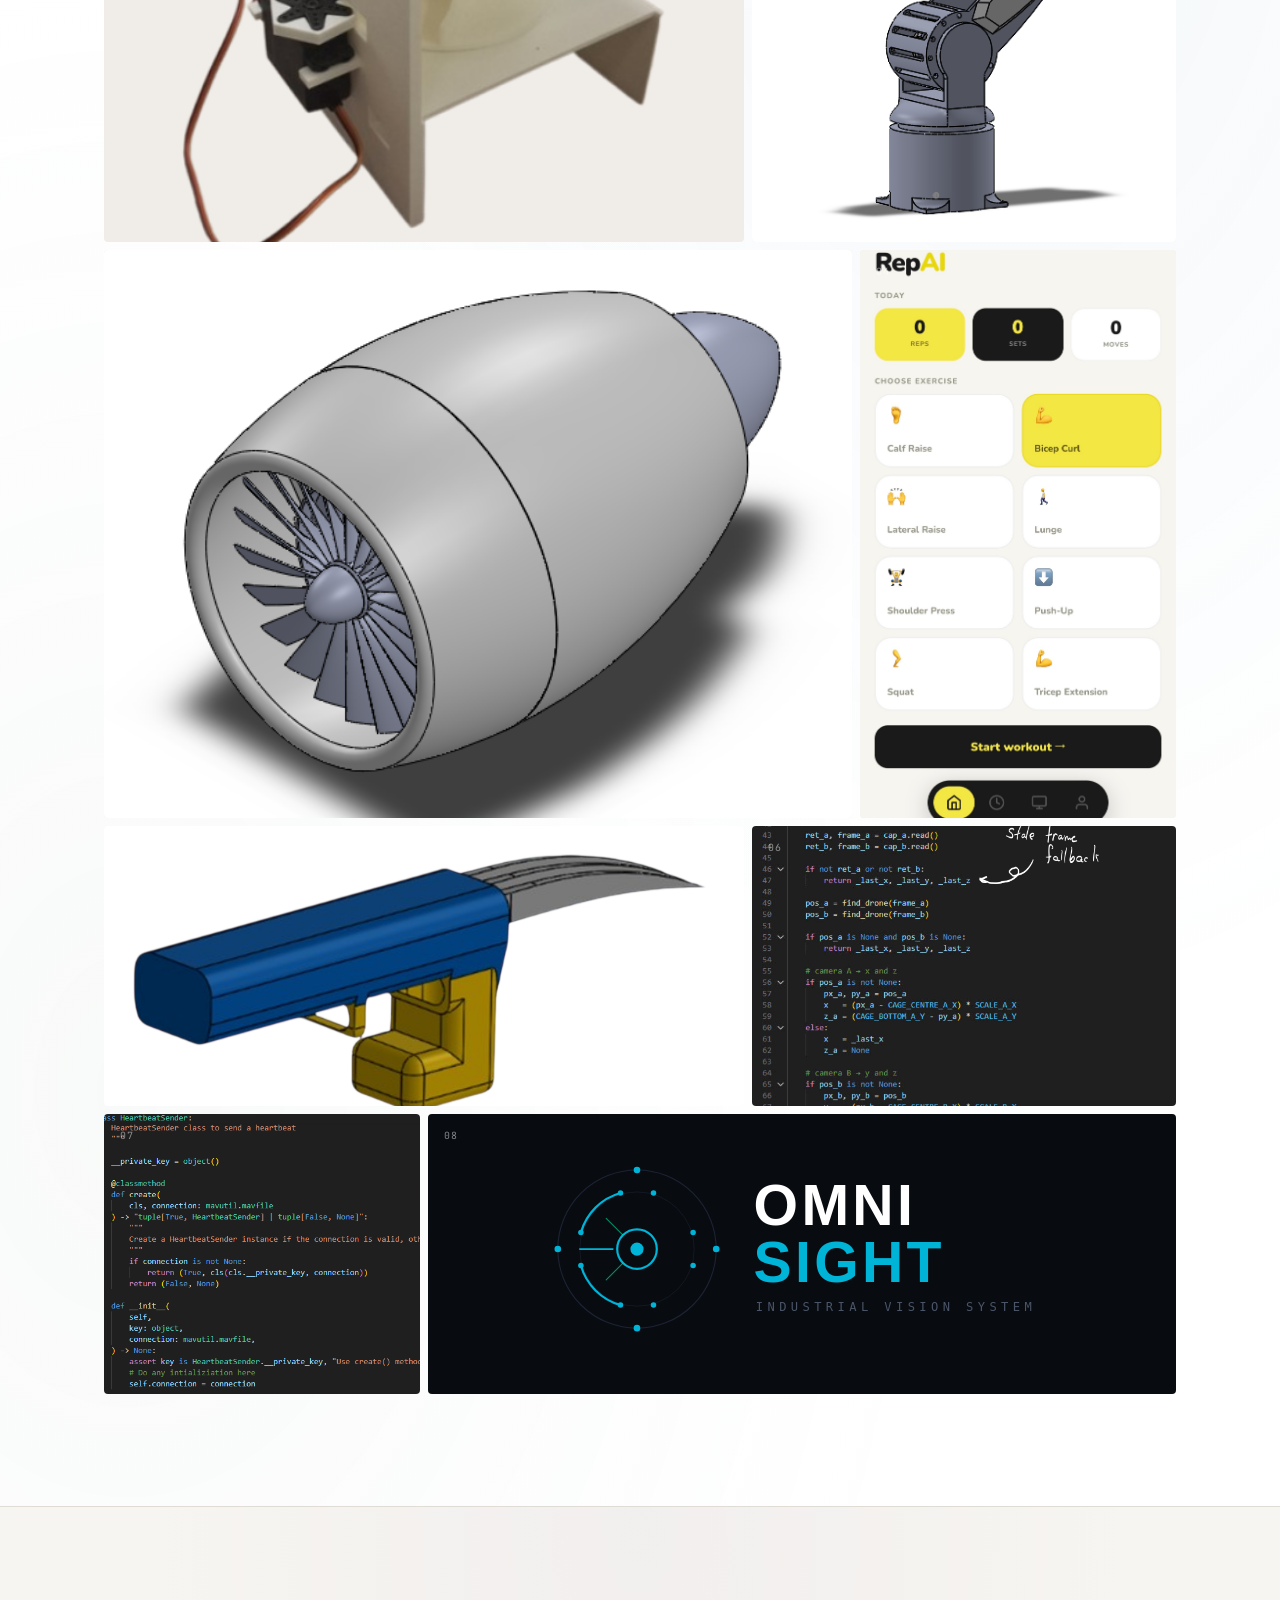
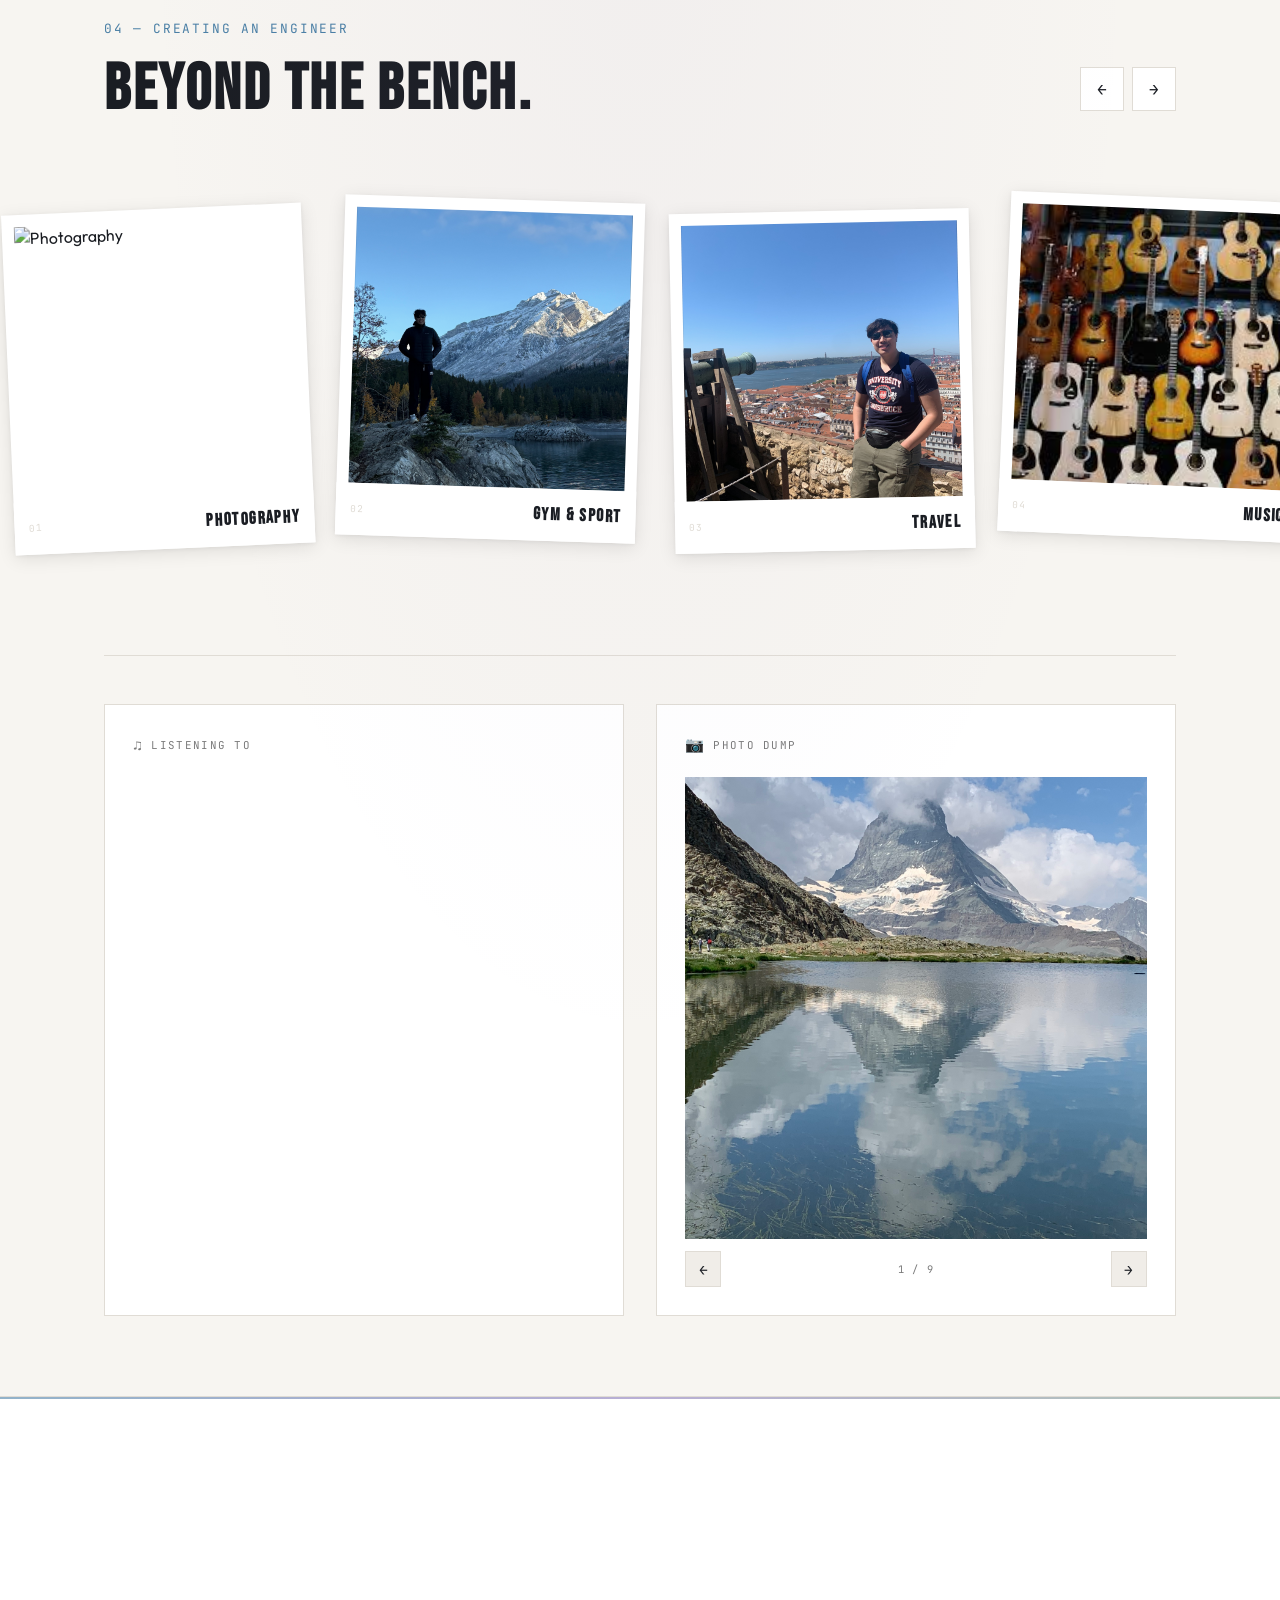
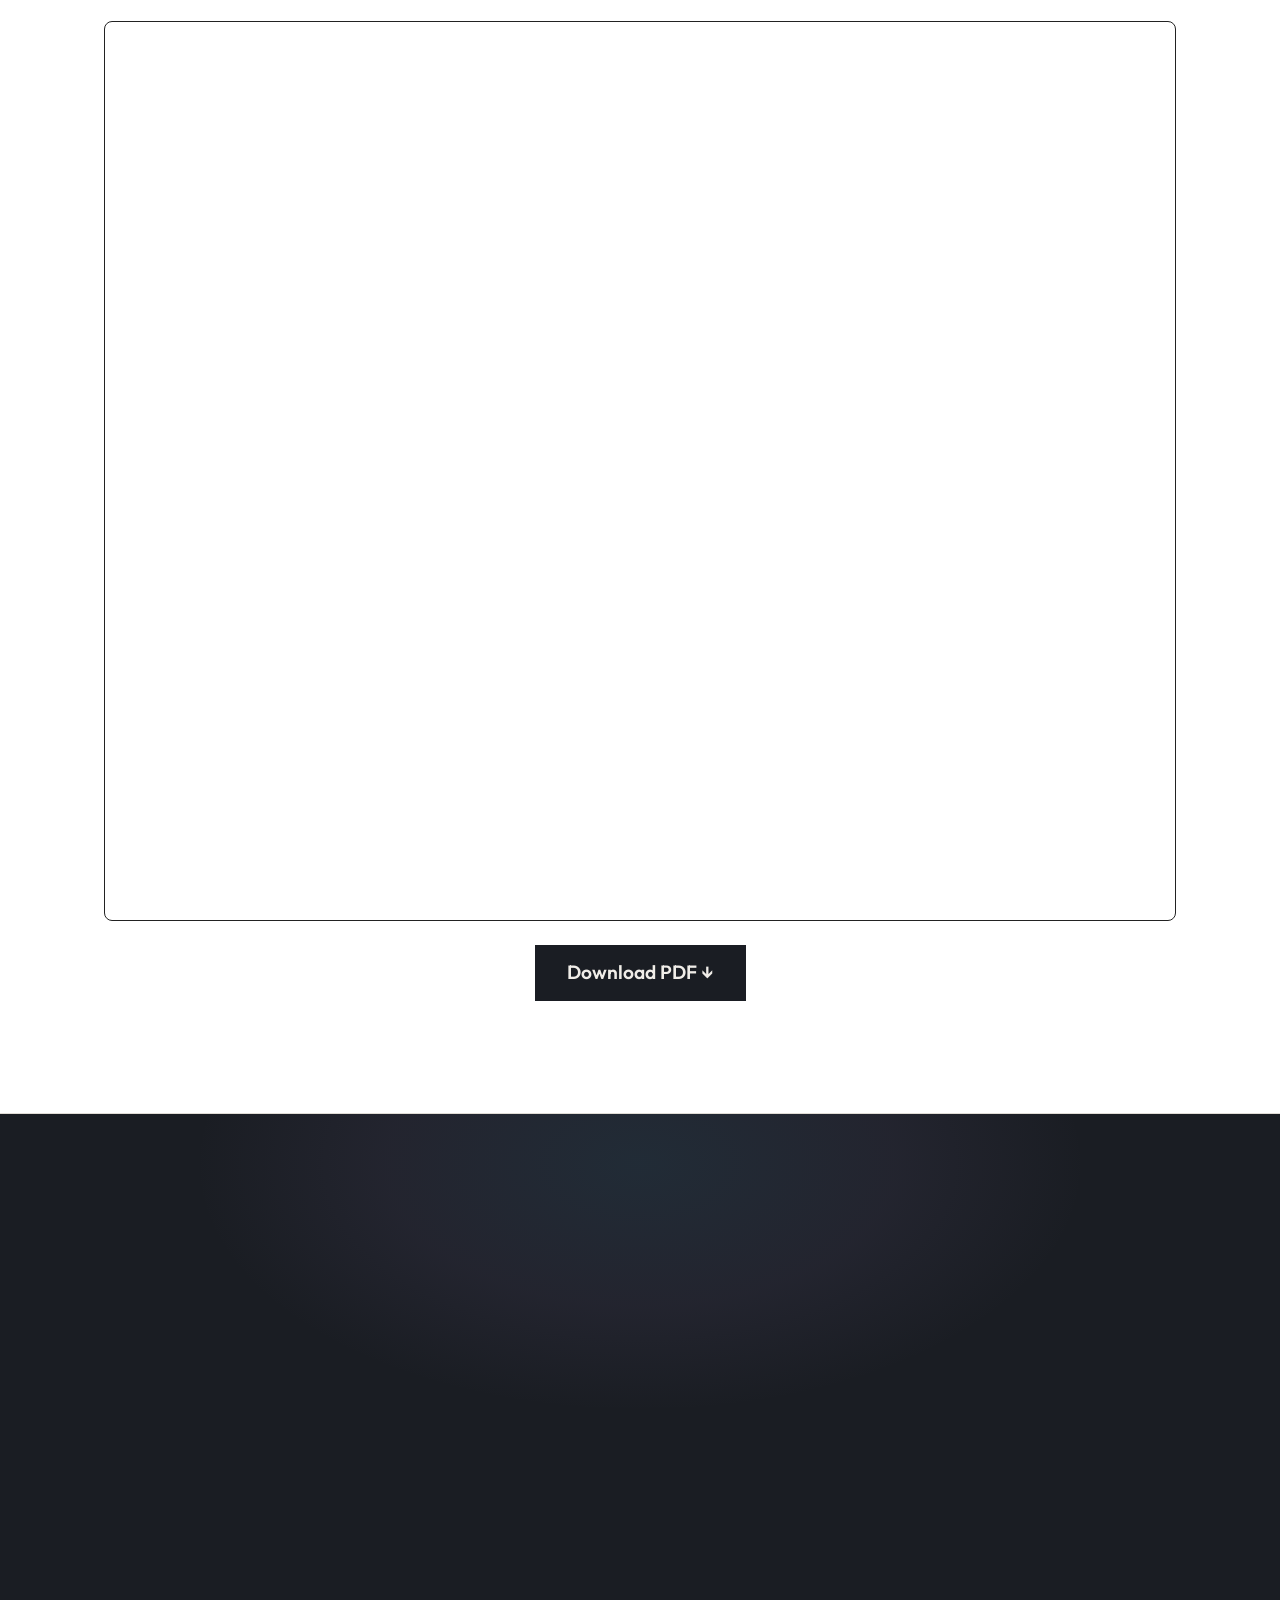
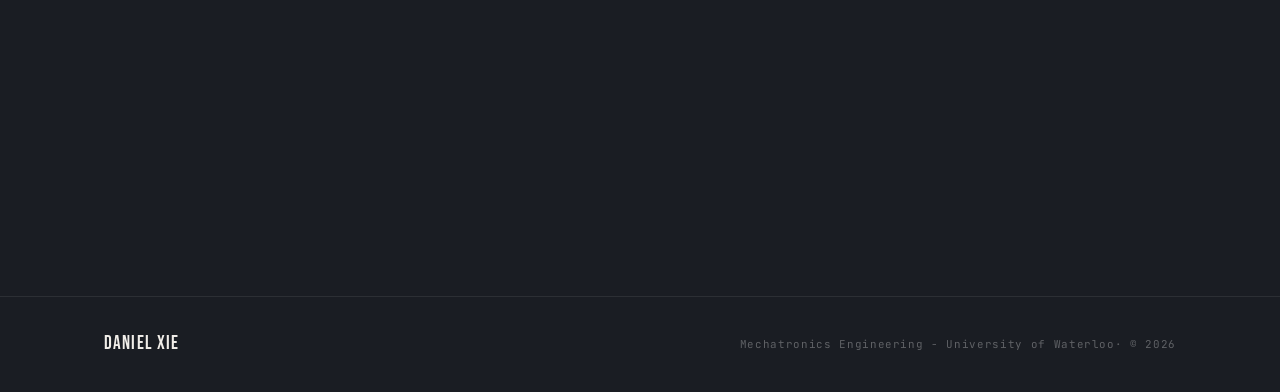
==== commit cd5d6e44: "engine!" ====
--- a/index.html
+++ b/index.html
@@ -160,9 +160,36 @@
           </div>
         </a>
 
+        <a class="proj-card" style="grid-column:span 7;grid-row:span 2;" href="projects/engine.html">
+          <img src="engine.png" alt="Engine"/>
+          <div class="proj-card-num">03</div>
+          <div class="proj-card-overlay">
+            <div class="proj-card-title">GE90 Turbofan Engine Model & Analysis</div>
+            <div class="proj-card-pills"><span>SolidWorks</span><span>FEA</span></div>
+          </div>
+        </a>
+
+        <a class="proj-card" style="grid-column:span 3;grid-row:span 2;" href="projects/repai.html">
+          <img src="repai.jpeg" alt="RepAI"/>
+          <div class="proj-card-num">04</div>
+          <div class="proj-card-overlay">
+            <div class="proj-card-title">RepAI — AI Workout Assistant</div>
+            <div class="proj-card-pills"><span>Python</span><span>YOLOv8</span><span>Flask</span></div>
+          </div>
+        </a>
+
+        <a class="proj-card" style="grid-column:span 6;" href="projects/flexibot.html">
+          <img src="flexibot.png" alt="FlexiBot"/>
+          <div class="proj-card-num">05</div>
+          <div class="proj-card-overlay">
+            <div class="proj-card-title">FlexiBot — Wearable Robot Arm</div>
+            <div class="proj-card-pills"><span>SolidWorks</span><span>FEA</span><span>Arduino</span></div>
+          </div>
+        </a>
+
         <a class="proj-card" style="grid-column:span 4;" href="projects/aerohacks.html">
           <img src="aerohacks.jpg" alt="Autonomous Drone Stabilization"/>
-          <div class="proj-card-num">03</div>
+          <div class="proj-card-num">06</div>
           <div class="proj-card-overlay">
             <div class="proj-card-title">Autonomous Drone Stabilization</div>
             <div class="proj-card-pills"><span>Python</span><span>Computer Vision</span></div>
@@ -171,45 +198,21 @@
 
         <a class="proj-card" style="grid-column:span 3;" href="projects/warg.html">
           <img src="warg.png" alt="WARG Ground Station"/>
-          <div class="proj-card-num">04</div>
+          <div class="proj-card-num">07</div>
           <div class="proj-card-overlay">
             <div class="proj-card-title">Drone Ground Station — WARG</div>
             <div class="proj-card-pills"><span>Python</span><span>MAVLink</span><span>OpenCV</span></div>
           </div>
         </a>
 
-        <a class="proj-card" style="grid-column:span 3;grid-row:span 2;" href="projects/repai.html">
-          <img src="repai.jpeg" alt="RepAI"/>
-          <div class="proj-card-num">05</div>
-          <div class="proj-card-overlay">
-            <div class="proj-card-title">RepAI — AI Workout Assistant</div>
-            <div class="proj-card-pills"><span>Python</span><span>YOLOv8</span><span>Flask</span></div>
-          </div>
-        </a>
-        <a class="proj-card" style="grid-column:span 7;" href="projects/flexibot.html">
-          <img src="flexibot.png" alt="FlexiBot"/>
-          <div class="proj-card-num">06</div>
-          <div class="proj-card-overlay">
-            <div class="proj-card-title">FlexiBot — Wearable Robot Arm</div>
-            <div class="proj-card-pills"><span>SolidWorks</span><span>FEA</span><span>Arduino</span></div>
-          </div>
-        </a>
         <a class="proj-card building-wip" style="grid-column:span 7;" href="#">
           <img src="omnisight_logo.svg" alt="OmniSight"/>
           <div class="wip-bg"></div>
-          <div class="proj-card-num">07</div>
+          <div class="proj-card-num">08</div>
           <div class="wip-badge"><span class="wip-dot"></span>In Progress</div>
           <div class="proj-card-overlay">
             <div class="proj-card-title">OmniSight — Industrial Safety Vision System (In Progress)</div>
             <div class="proj-card-pills"><span>YOLOv8</span><span>Python</span><span>WebSockets</span><span>Arduino</span><span>Computer Vision</span></div>
-          </div>
-        </a>
-        <a class="proj-card" style="grid-column:span 3;" href="#">
-          <img src="cswa.png" alt="CSWA"/>
-          <div class="proj-card-num">08</div>
-          <div class="proj-card-overlay">
-            <div class="proj-card-title">CSWA — Certified SolidWorks Associate</div>
-            <div class="proj-card-pills"><span>100% Exam Score</span><span>SolidWorks Workflows</span></div>
           </div>
         </a>
       </div>
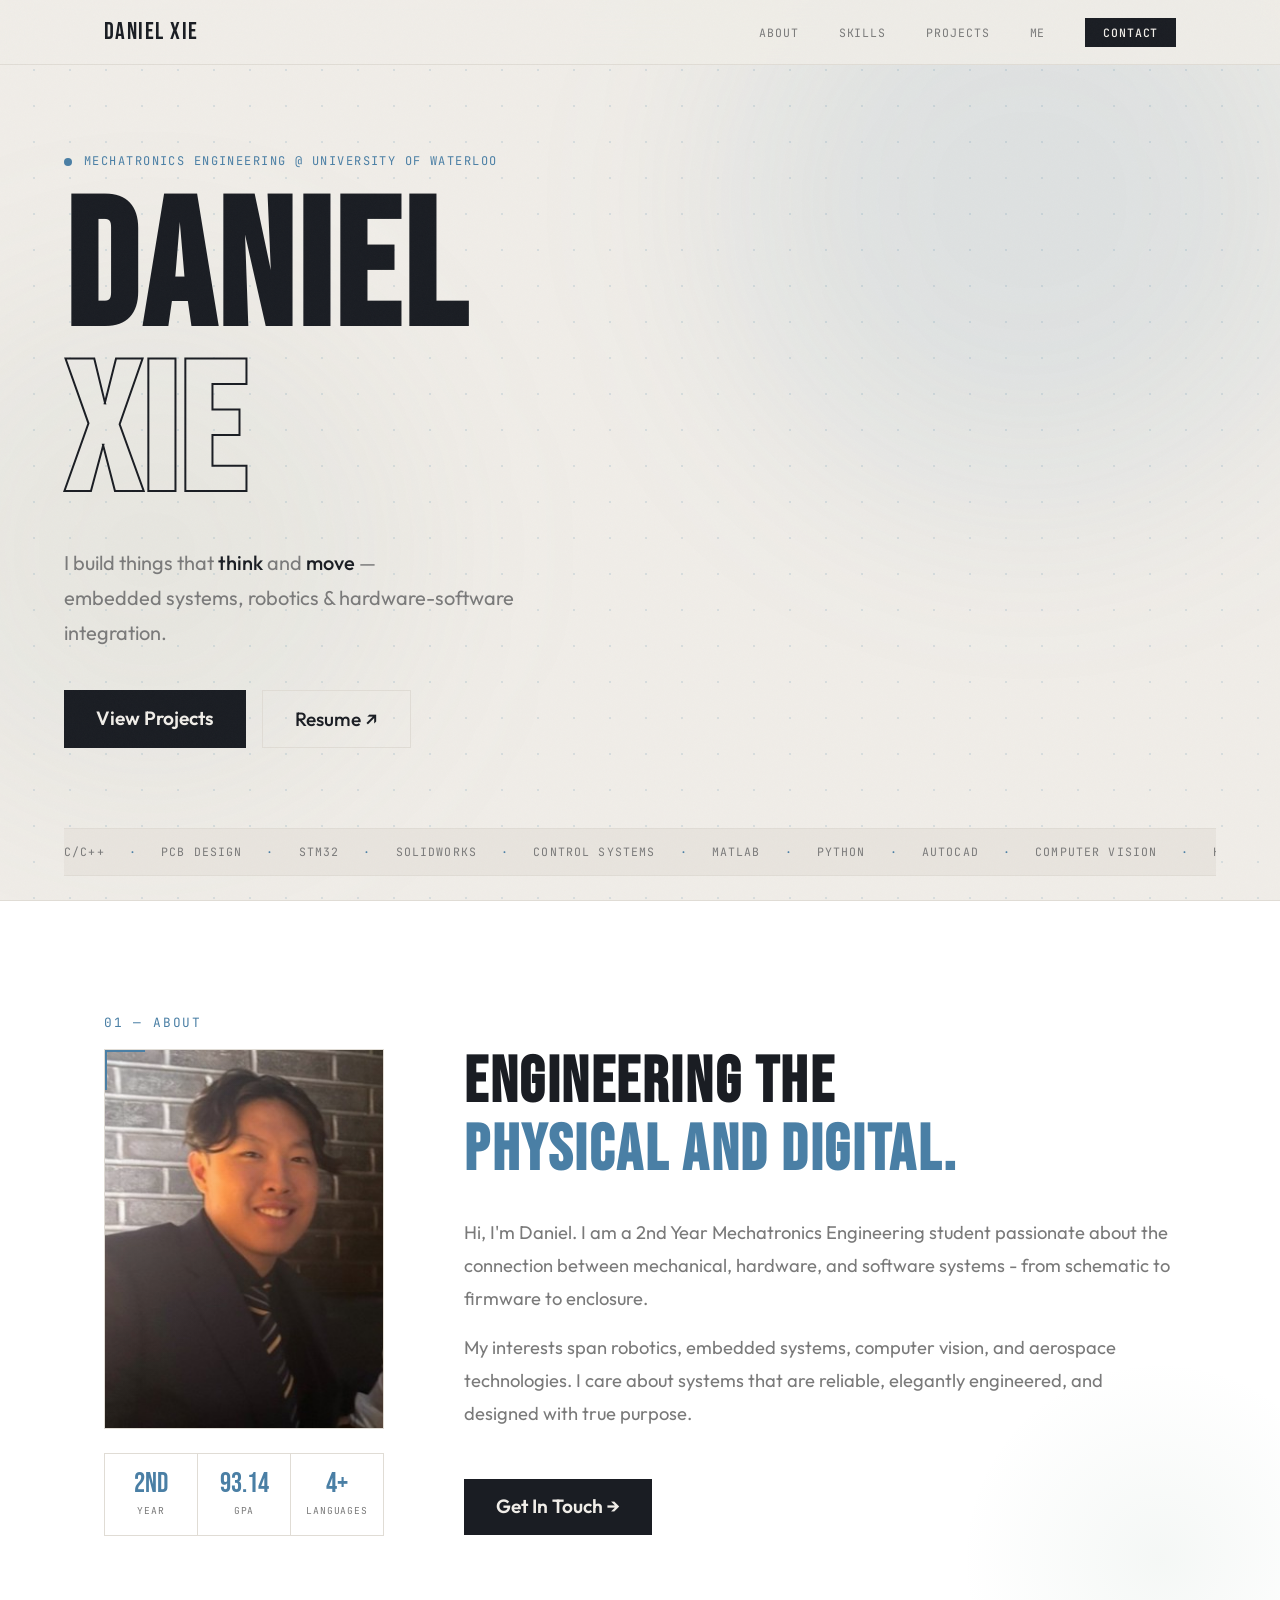
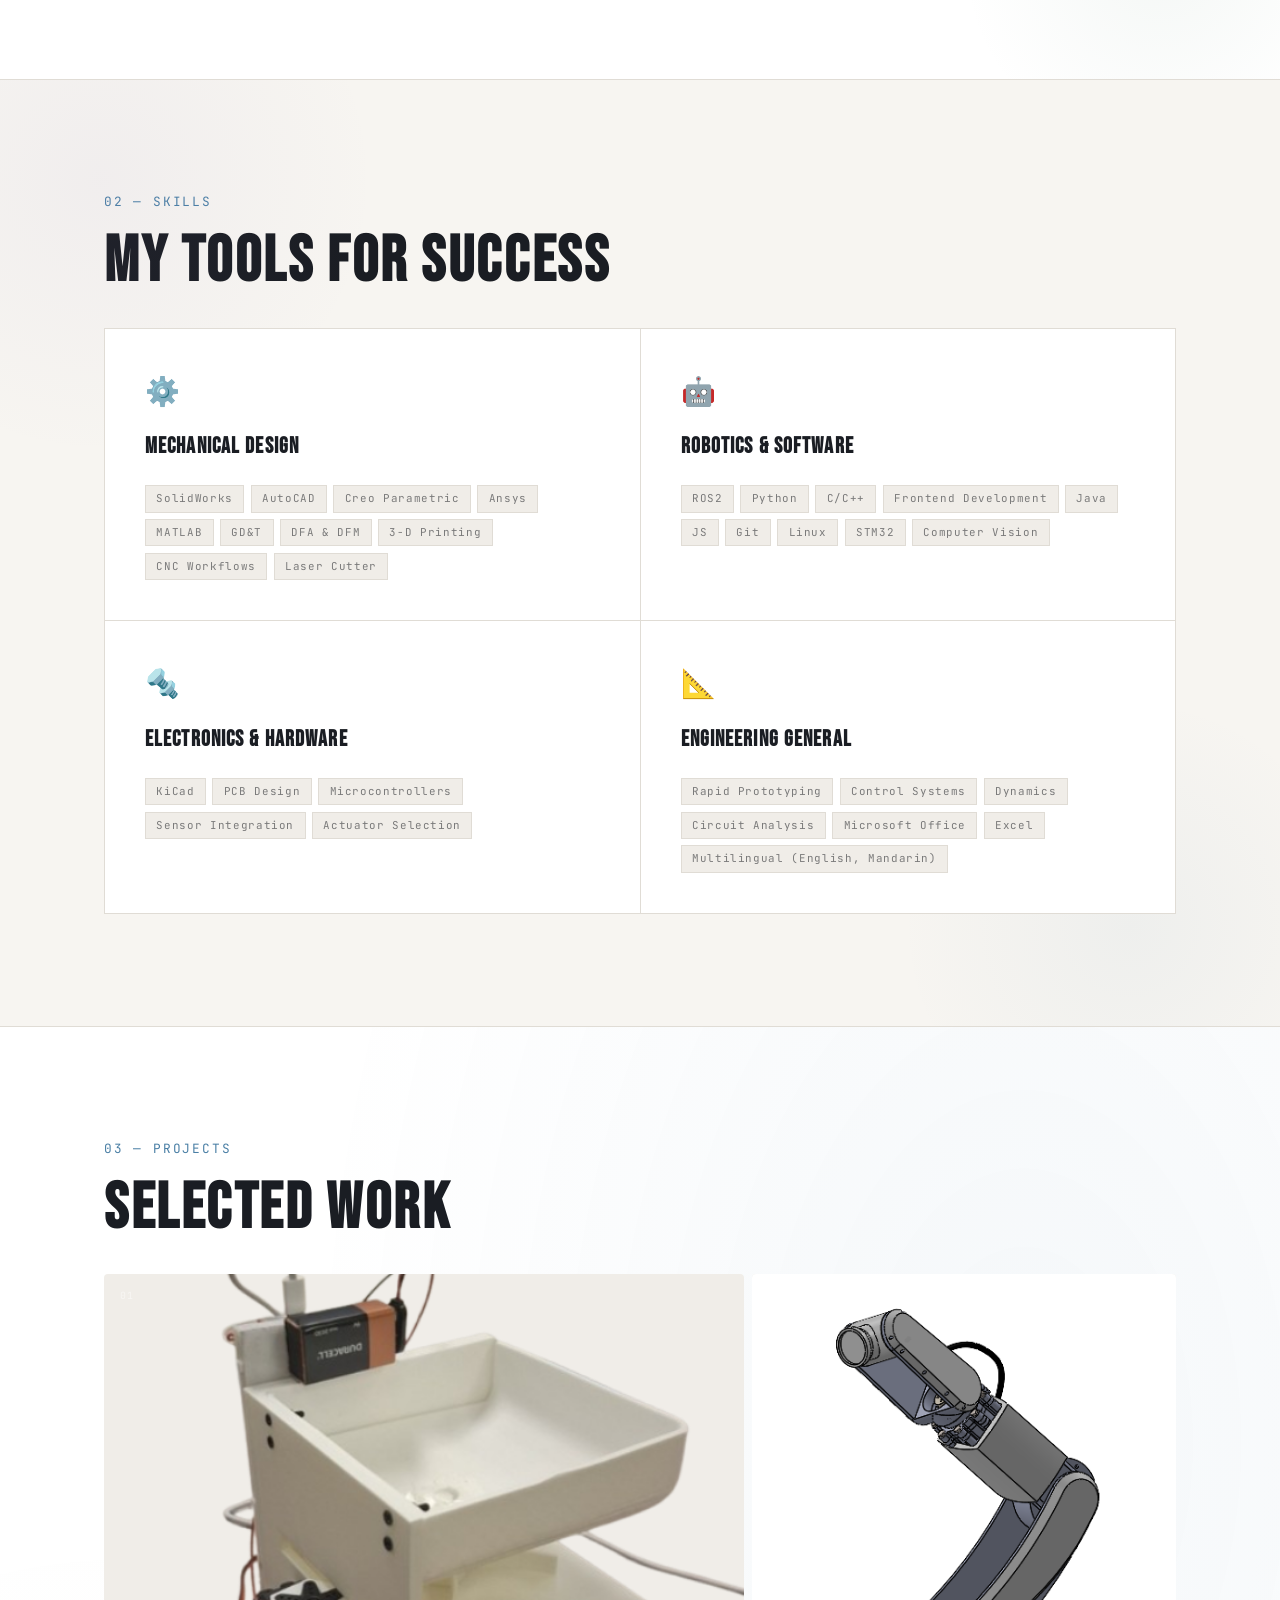
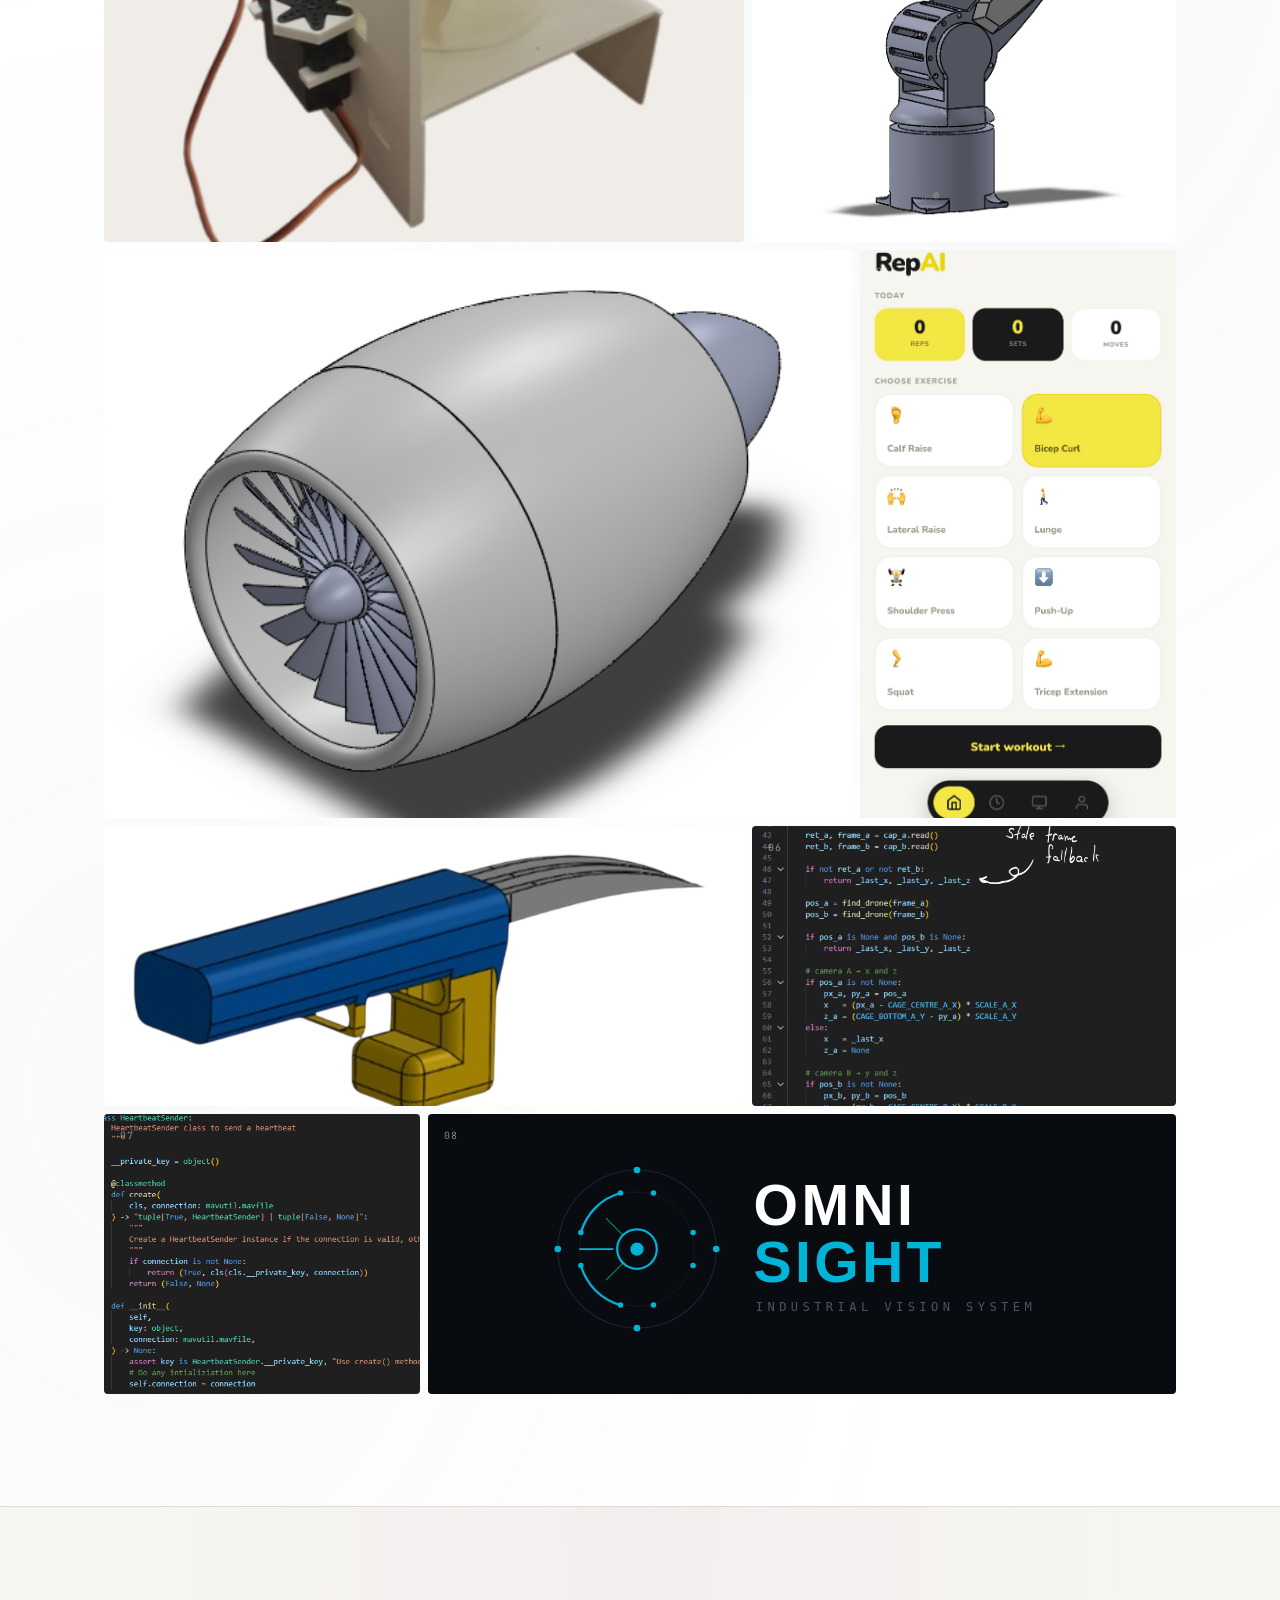
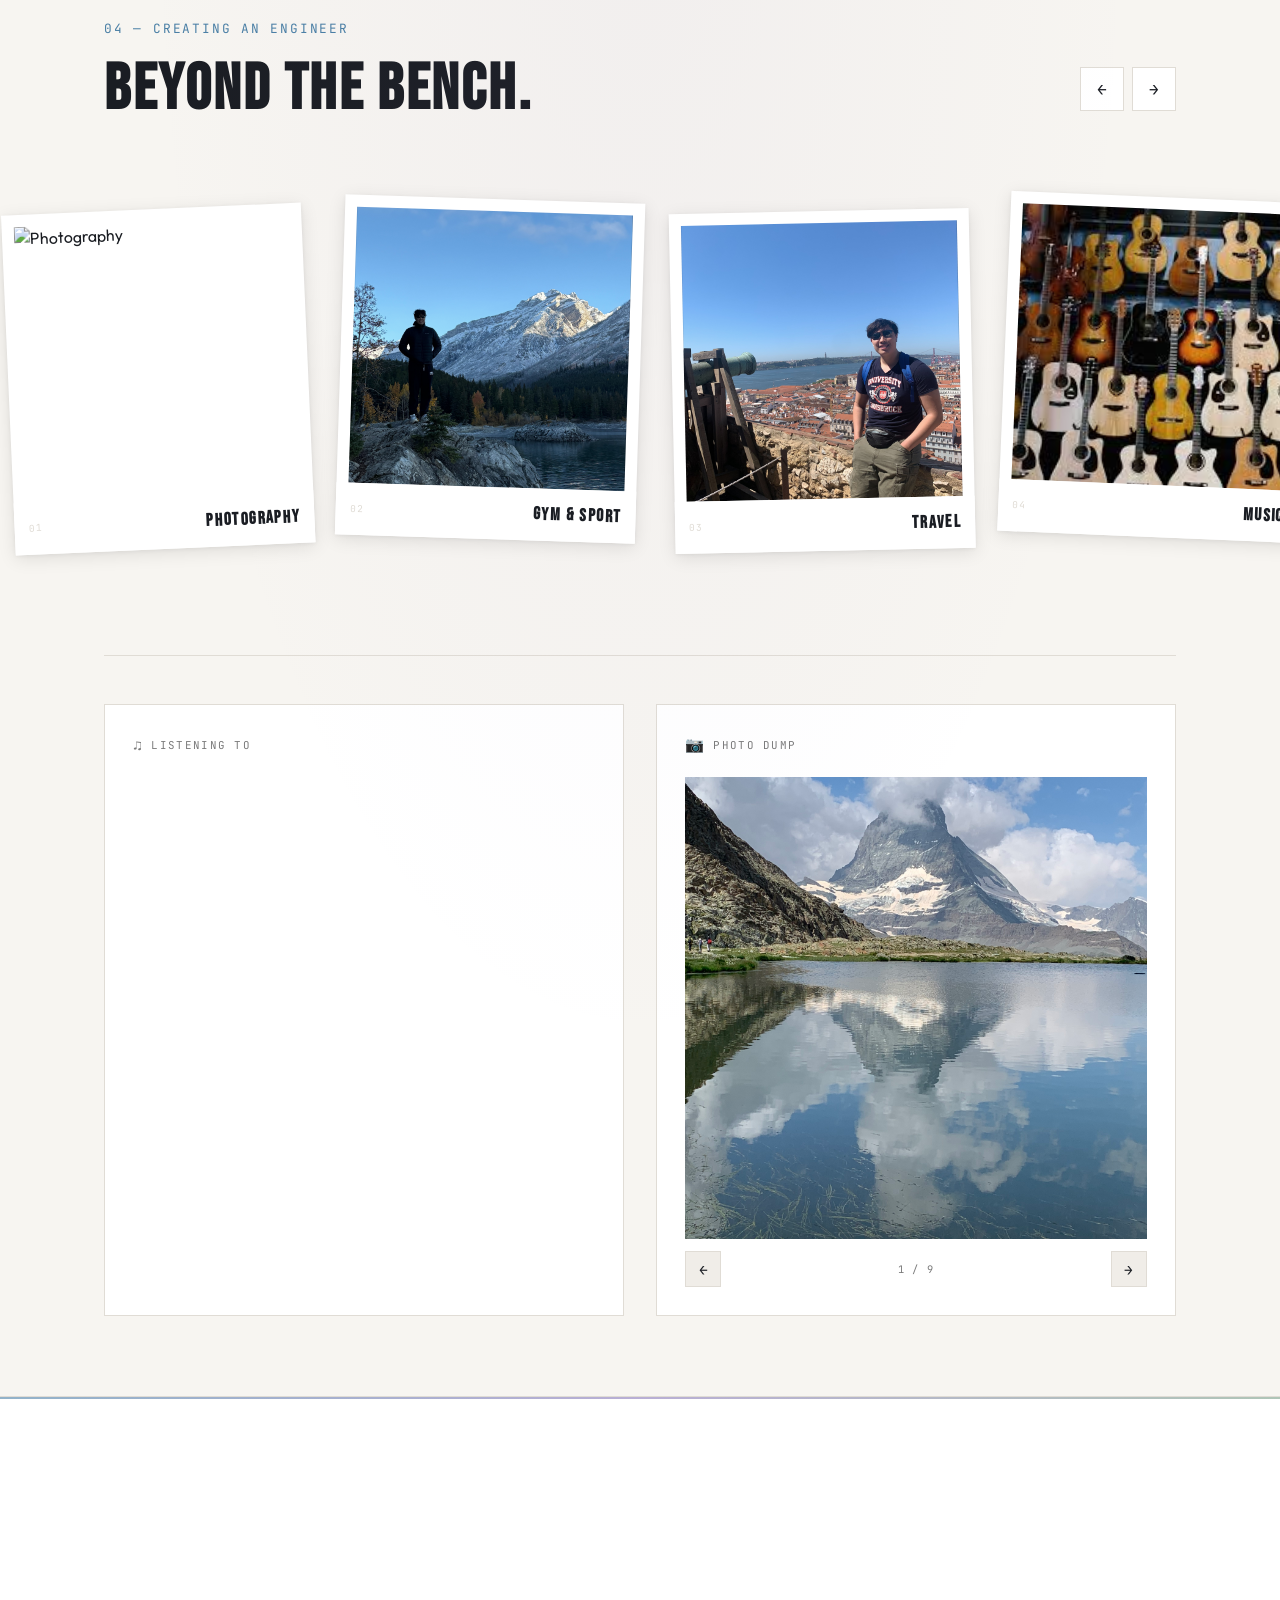
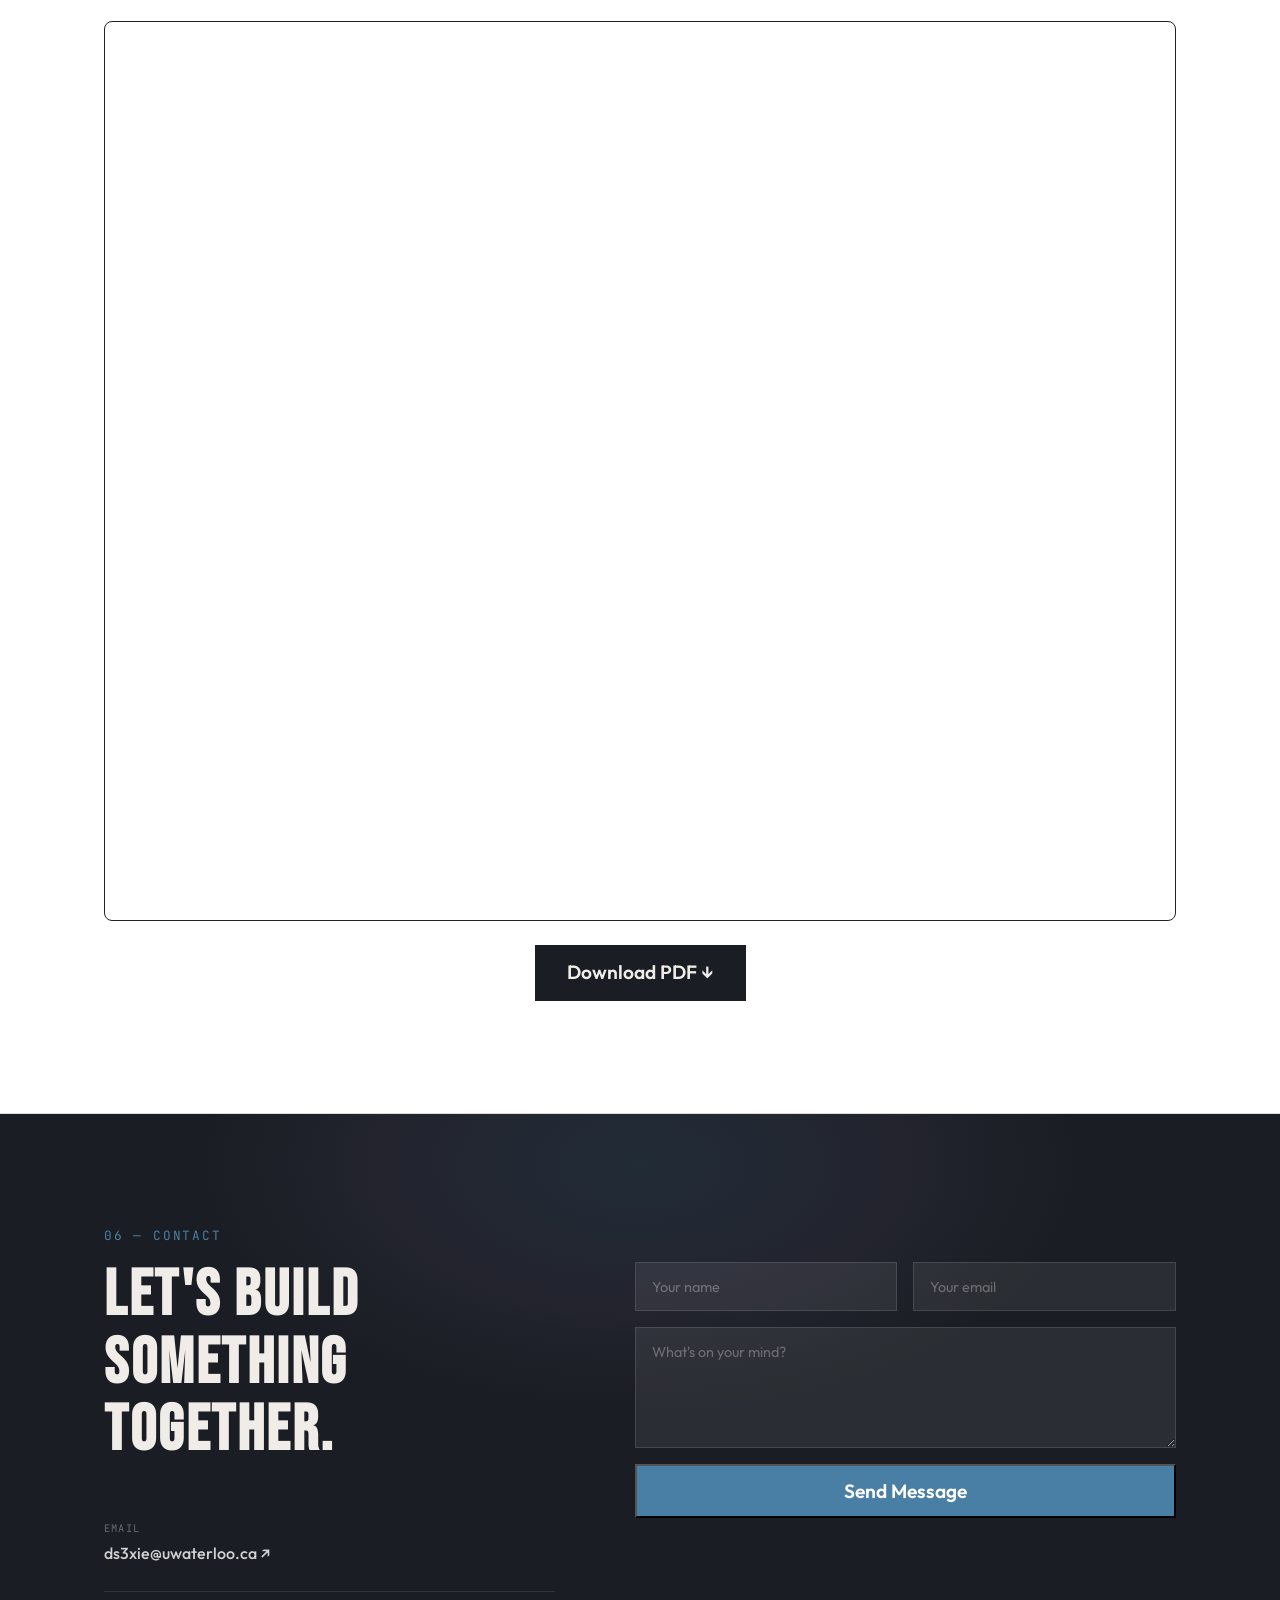
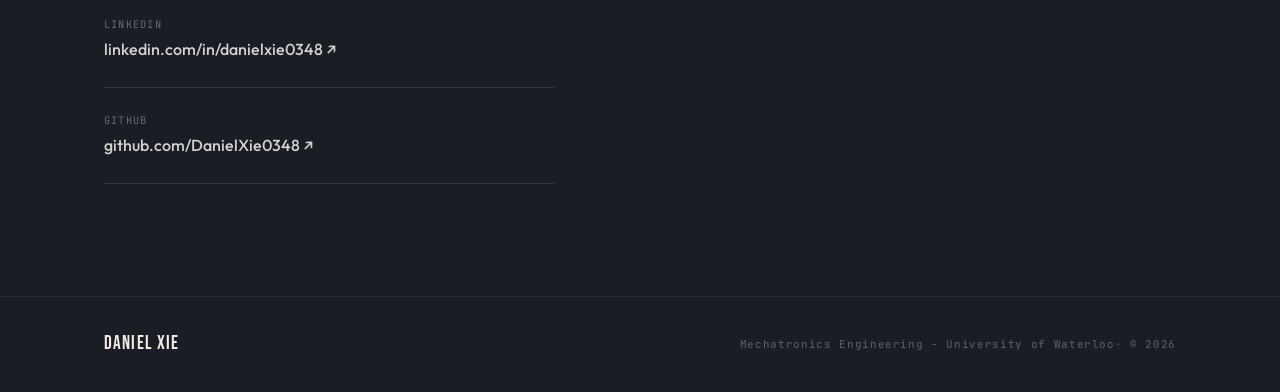
==== commit f4cacf2c: "changed about" ====
--- a/index.html
+++ b/index.html
@@ -91,7 +91,7 @@
         </div>
         <div class="about-right">
           <h2 class="sh">Engineering the<br/><span class="hl">physical and digital.</span></h2>
-          <p>I am a 2nd Year Mechatronics Engineering student passionate about the connection between mechanical, hardware, and software systems - from schematic to firmware to enclosure.</p>
+          <p>Hi, I'm Daniel. I am a 2nd Year Mechatronics Engineering student passionate about the connection between mechanical, hardware, and software systems - from schematic to firmware to enclosure.</p>
           <p>My interests span robotics, embedded systems, computer vision, and aerospace technologies. I care about systems that are reliable, elegantly engineered, and designed with true purpose.</p>
           <a href="#contact" class="btn-main" style="margin: 2rem 0;display:inline-block;">Get In Touch →</a>
         </div>
